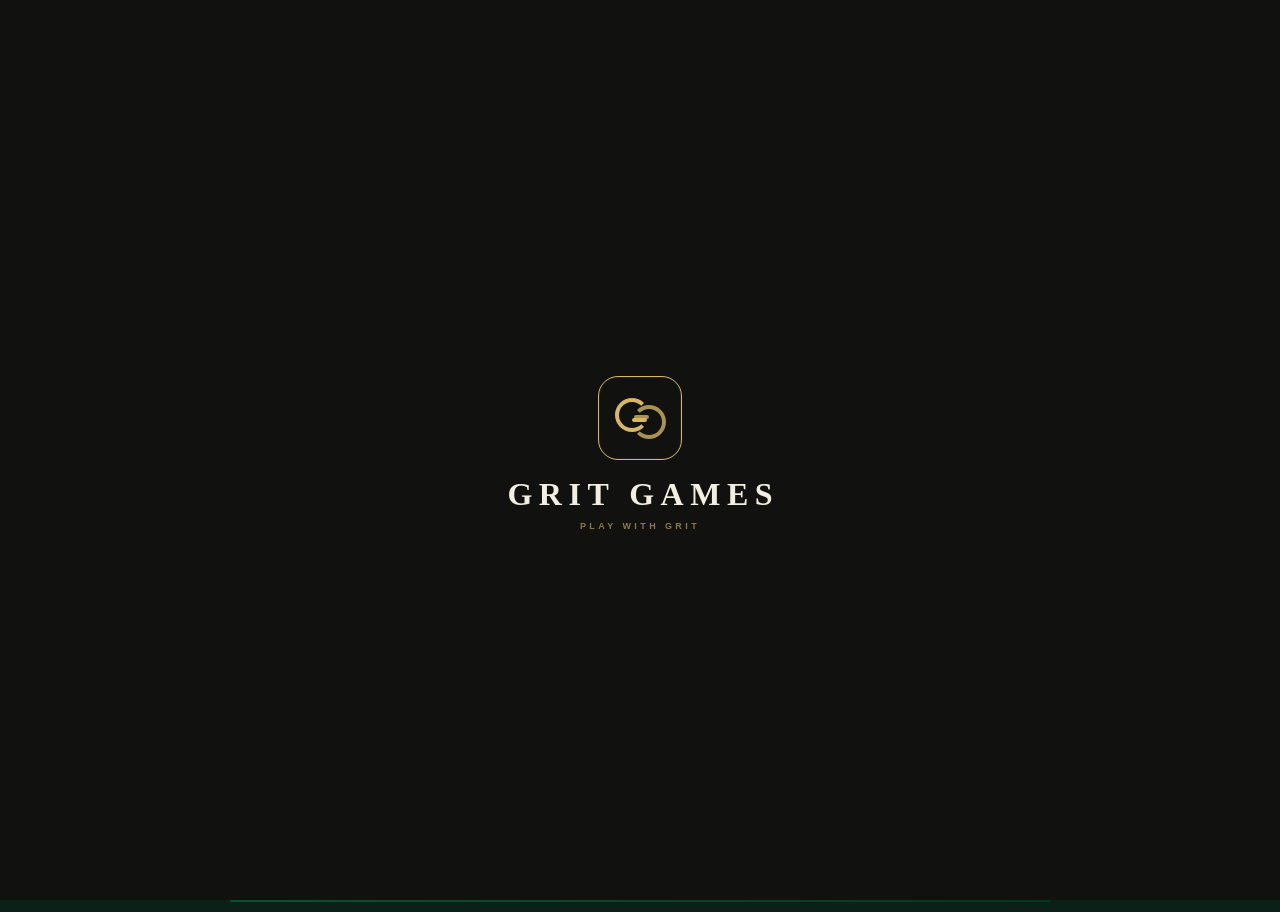
==== index.html @ 1b6a3602 "Add files via upload" ====
<!doctype html>
<html lang="en">
<head>
<meta charset="utf-8">
<meta name="viewport" content="width=device-width,initial-scale=1,maximum-scale=1,user-scalable=no">
<meta name="theme-color" content="#06462e">
<title>Spider Solitaire by Grit Games 1.0J.21.25</title>
<style>
:root{--felt1:#075534;--felt2:#06462e;--felt3:#043723;--shell:#0b2018;--top:#00271a;--chrome1:#043d29;--chrome2:#032f21;--panel:#ffffff0b;--progress1:#1b7a4e;--progress2:#42a875;--gold:#e8c879;--cream:#fbfaf5}
*{box-sizing:border-box}html,body{margin:0;min-height:100%;background:var(--shell);color:#fff;font-family:Arial,sans-serif}
body{padding:10px;overscroll-behavior:none;touch-action:manipulation}
.game-shell{position:relative;max-width:820px;margin:auto;min-height:calc(100dvh - 8px);overflow:hidden;border-radius:0;border:0;background:linear-gradient(160deg,var(--felt1),var(--felt2) 55%,var(--felt3));box-shadow:none}
.topbar{display:grid;grid-template-columns:1fr auto auto;align-items:center;gap:12px;padding:10px 12px;background:linear-gradient(160deg,var(--chrome1),var(--chrome2));border-bottom:1px solid #e8c87966}
.brand-main,.brand-sub{color:var(--gold);font-family:Georgia,serif;letter-spacing:.08em}.brand-main{font-weight:700;font-size:20px}.brand-sub{font-size:11px;letter-spacing:.2em;margin-top:4px}
.stats{display:flex;gap:14px}.stat{text-align:center;min-width:46px}.stat span{display:block;font-size:11px;opacity:.7}.stat strong{font-size:17px}
.icon-btn{width:40px;height:40px;border-radius:10px;background:#ffffff14;color:#fff;border:1px solid #ffffff26;font-size:20px}
.subbar{display:flex;justify-content:space-between;padding:6px 12px;font-size:11px;opacity:.82;background:var(--chrome1)}
.board{position:relative;min-height:calc(100dvh - 176px);padding:76px 5px 72px;overflow:hidden;touch-action:none}
.columns{position:relative;z-index:2;display:grid;grid-template-columns:repeat(10,minmax(0,1fr));gap:3px}
.column{position:relative;height:430px;min-width:0;border-radius:6px}.column.drop-target{outline:2px solid var(--gold);outline-offset:1px;background:#e8c87914}
.empty-slot{position:absolute;top:0;left:0;width:100%;aspect-ratio:.69;border-radius:5px;border:1px dashed #ffffff33}
.card{position:absolute;left:0;width:100%;aspect-ratio:.69;border-radius:5px;overflow:hidden;box-shadow:0 1px 2px #0006;user-select:none;-webkit-user-select:none;touch-action:none}
.card.back{background:repeating-linear-gradient(45deg,#103f75,#103f75 3px,#195c9b 3px,#195c9b 6px);border:1.5px solid #e3edf7;outline:1px solid #174a7d;outline-offset:-4px}
.card.face,.motion-card{background:linear-gradient(145deg,#fff,#f4f1e8);color:#090909;border:1px solid #c8c5bc;padding:3px 2px;font-family:Georgia,serif;font-weight:700;box-shadow:0 2px 4px #0007,inset 0 1px 0 #fff}
.rank{font-size:clamp(14px,4.2vw,27px);line-height:.9;font-weight:800}.suit{font-size:clamp(18px,5.4vw,36px);line-height:.9;margin-top:3px;font-weight:900}
.card-suit-index,.card-rank-index{position:absolute;top:1px;z-index:7;font:900 clamp(12px,3.7vw,21px)/1 Georgia,'Times New Roman',serif;color:#111;text-shadow:0 1px 0 #fff;pointer-events:none}.card-rank-index{left:3px}.card-suit-index{right:3px}.card-suit-index.red,.card-rank-index.red{color:#b01828}.card.face.has-index>.rank,.card.face.has-index>.suit{visibility:hidden}.card.face.has-index .court-index{display:none}.card-body-suit{position:absolute;left:50%;top:59%;transform:translate(-50%,-50%);font:900 clamp(30px,8vw,54px)/1 Georgia,'Times New Roman',serif;color:#111;pointer-events:none}.card-body-suit.red{color:#b01828}.court-portrait{top:22%!important;height:78%!important;object-position:53% 8%!important}.card.face.covered{background:linear-gradient(145deg,#fff,#f4f1e8)}

/* J.16.0 reference-style tableau: full cards, physical overlap, clear run state. */
.card.face .court-portrait{top:24px!important;height:calc(100% - 24px)!important;object-position:53% 8%!important}
.card.face.run-muted{filter:brightness(.72) saturate(.68);color:#3b3b3b}
.card.face.run-muted .card-rank-index,.card.face.run-muted .card-suit-index{opacity:.68}
.card.face.run-active{filter:none}

/* J.16.1 rigid movement layer; J.16.0 stationary tableau stays frozen. */
.motion-stack.moving-rigid{pointer-events:none!important;contain:layout paint!important;isolation:isolate;filter:none!important;will-change:transform;backface-visibility:hidden;-webkit-backface-visibility:hidden}
.motion-stack.moving-rigid .motion-card{filter:none!important;transition:none!important;backface-visibility:hidden;-webkit-backface-visibility:hidden}

/* J.16.2: animate the actual tableau card elements for real moves. */
.card.real-moving{pointer-events:none!important;will-change:transform;backface-visibility:hidden;-webkit-backface-visibility:hidden}
22%{transform:translateX(-4px)}48%{transform:translateX(4px)}72%{transform:translateX(-2px)}88%{transform:translateX(2px)}}
@media(max-width:430px){.card-suit-index,.card-rank-index{top:2px;font-size:clamp(11px,3.5vw,17px)}.card-rank-index{left:2px}.card-suit-index{right:2px}}
.card.selected{outline:3px solid var(--gold);outline-offset:-2px}.card.just-flipped,.early-flip{animation:quickFlip .24s cubic-bezier(.2,.75,.25,1);transform-origin:center center;backface-visibility:hidden;-webkit-backface-visibility:hidden;will-change:transform}@keyframes quickFlip{0%{transform:scaleX(.05)}48%{transform:scaleX(.05)}100%{transform:scaleX(1)}}
.watermark{position:absolute;left:0;right:0;top:180px;text-align:center;font-size:145px;color:#000;opacity:.05;pointer-events:none;z-index:1}
.stock-wrap{position:absolute;right:10px;top:10px;z-index:3;text-align:center;font-size:11px}.stock-control{width:88px;height:64px;padding:0;background:transparent;border:0;cursor:pointer;touch-action:manipulation}.stock-control:disabled{opacity:.45}.stock{width:88px;height:59px;position:relative;margin:0 auto}
.stock-card{position:absolute;width:39px;height:55px;border-radius:4px;background:repeating-linear-gradient(45deg,#103f75,#103f75 3px,#195c9b 3px,#195c9b 6px);border:1px solid #e3edf7}
.completed{position:absolute;left:5px;right:5px;top:6px;display:grid;grid-template-columns:repeat(10,minmax(0,1fr));gap:3px;z-index:3}.completed .complete-card{justify-self:start}.complete-card{position:relative;border-radius:5px;background:var(--cream);color:#111;border:1px solid #ddd;overflow:hidden}.complete-card.card.face{position:relative;left:auto;top:auto}
.toolbar{position:absolute;left:0;right:0;bottom:0;display:grid;grid-template-columns:repeat(4,1fr);gap:8px;padding:7px 10px;background:linear-gradient(160deg,var(--felt1),var(--felt2) 55%,var(--felt3));border-top:1px solid #e8c87966;z-index:5}
.toolbar-btn{min-height:40px;border-radius:12px;font-weight:700;color:#fff;background:#ffffff14;border:1px solid #ffffff24}.toolbar-btn:disabled{color:#ffffff59}.deal-btn{background:linear-gradient(#efd58e,#d4ac58);color:#17241d;border-color:#efd58e}.deal-btn:disabled{opacity:.5}
.status{display:none!important;width:0;height:0;margin:0;padding:0;overflow:hidden}
.hint-counter{position:absolute;left:50%;bottom:110px;transform:translateX(-50%);z-index:1200;background:color-mix(in srgb,var(--chrome2) 92%,transparent);border:1px solid var(--gold);color:var(--gold);border-radius:999px;padding:7px 12px;font-size:12px;font-weight:700}
.motion-stack{position:absolute;z-index:1100;pointer-events:none;will-change:transform;transform:translateZ(0);backface-visibility:hidden;-webkit-backface-visibility:hidden}
.motion-card{position:absolute;left:0;width:100%;aspect-ratio:.69;border-radius:5px;backface-visibility:hidden;-webkit-backface-visibility:hidden}
.motion-stack.hinting{filter:none;outline:2px solid var(--gold);outline-offset:2px;border-radius:6px}
.toast{position:fixed;left:50%;bottom:22px;transform:translateX(-50%) translateY(15px);background:#000d;color:#fff;padding:9px 13px;border-radius:999px;font-size:13px;opacity:0;pointer-events:none;transition:.18s;z-index:5000}.toast.show{opacity:1;transform:translateX(-50%)}
@media(max-width:430px){body{padding:0}.game-shell{border-radius:0;min-height:100dvh}.topbar{padding:9px 7px;gap:7px}.brand-main{font-size:17px}.stats{gap:7px}.stat{min-width:38px}.stat strong{font-size:15px}.icon-btn{width:36px;height:36px}.subbar{padding:5px 7px}.board{padding-left:2px;padding-right:2px}.columns{gap:2px}.column{height:440px}.card.face,.motion-card{padding:2px 1px}}
.court-face{position:absolute;inset:0;overflow:hidden;pointer-events:none}
.court-index{position:absolute;left:4%;top:4%;z-index:3;width:25%;color:#111;line-height:.84;text-align:center}
.court-index span{display:block;font:800 21px Georgia,'Times New Roman',serif}
.court-index b{display:block;font:800 18px Georgia,'Times New Roman',serif;margin-top:4px}
.court-portrait{position:absolute;left:29%;top:6%;width:78%;height:98%;object-fit:cover;object-position:53% 10%;display:block;border-radius:2px}.complete-fly{position:absolute;z-index:1900;pointer-events:none;filter:drop-shadow(0 3px 4px #0008)}.complete-card{animation:none}@keyframes completePop{0%{transform:scale(.55);opacity:.25}100%{transform:scale(1);opacity:1}}
.win-overlay{position:absolute;inset:0;z-index:3000;background:color-mix(in srgb,var(--shell) 82%,transparent);display:flex;align-items:center;justify-content:center;backdrop-filter:blur(2px)}
.win-panel{width:min(82%,360px);padding:24px 18px;border:1px solid #e8c879;border-radius:18px;background:linear-gradient(180deg,var(--felt1),var(--felt3));text-align:center;box-shadow:0 20px 50px #0008}
.win-panel h2{margin:0 0 8px;color:#efd58e;font:700 30px Georgia,serif}.win-panel p{margin:7px 0;color:#fff}.win-panel button{margin-top:14px;padding:11px 24px;border-radius:12px;border:1px solid #efd58e;background:#e5bd65;color:#173326;font-weight:800}
.win-fly{position:absolute;z-index:2800;width:38px;height:54px;border-radius:4px;background:#fff;color:#111;border:1px solid #ddd;font:700 18px Georgia,serif;display:flex;align-items:center;justify-content:center;pointer-events:none}
.celebration-stage{position:absolute;inset:0;z-index:2850;pointer-events:none;overflow:hidden}.party-card{position:absolute;width:38px;height:54px;border-radius:4px;background:linear-gradient(145deg,#fff,#f3efe4);color:#111;border:1px solid #ddd;box-shadow:0 3px 8px #0008;font:700 15px Georgia,serif;padding:3px;transform-origin:center}
.unlock-badge{margin:12px auto 2px;padding:7px 10px;border:1px solid #e8c879;border-radius:999px;color:#efd58e;background:#001f16;font-weight:800;font-size:12px;width:max-content}.collection-btn{background:#ffffff12!important;color:#efd58e!important;margin-left:6px!important}
.collection-overlay{position:absolute;inset:0;z-index:3400;background:#00291d;padding:20px 14px;overflow:auto}.collection-head{display:grid;grid-template-columns:auto 1fr auto;align-items:center;gap:10px;margin-bottom:16px}.collection-head h2{margin:0;color:#efd58e;font:700 25px Georgia,serif}.collection-close{border:1px solid #ffffff44;background:#ffffff12;color:#fff;border-radius:10px;padding:8px 12px}
.collection-grid{display:grid;grid-template-columns:repeat(3,1fr);gap:10px}
.dev-overlay{position:absolute;inset:0;z-index:3900;background:#001d14f5;display:flex;align-items:center;justify-content:center;padding:18px}
.dev-panel{width:min(92%,390px);background:#073b2d;border:1px solid #e8c87966;border-radius:18px;padding:18px;box-shadow:0 18px 50px #0009;color:#fff}
.dev-panel h2{margin:0 0 4px;color:#efd58e;font:700 24px Georgia,serif}.dev-panel p{margin:0 0 14px;opacity:.75;font-size:12px;line-height:1.4}
.dev-grid{display:grid;grid-template-columns:1fr 1fr;gap:9px}.dev-grid button,.dev-close{border:1px solid #ffffff33;background:#ffffff10;color:#fff;border-radius:11px;padding:12px 8px;font-weight:800}
.dev-grid button:active,.dev-close:active{transform:scale(.97)}.dev-close{width:100%;margin-top:12px;color:#efd58e}
.collection-tile{min-height:118px;border:1px solid #ffffff25;border-radius:12px;background:#ffffff0c;padding:8px;text-align:center;color:#fff}.collection-tile.locked{opacity:.38;filter:grayscale(1)}.collection-icon{height:70px;display:flex;align-items:center;justify-content:center;font-size:36px}.collection-name{font-weight:800;font-size:12px;color:#efd58e}.collection-state{font-size:10px;opacity:.7;margin-top:3px}.stats-overlay{position:absolute;inset:0;z-index:3450;background:#00291d;padding:18px 14px;overflow:auto}.stats-head{display:grid;grid-template-columns:auto 1fr auto;align-items:center;gap:10px;margin-bottom:14px}.stats-head h2{margin:0;color:#efd58e;font:700 25px Georgia,serif}.stats-close{border:1px solid #ffffff44;background:#ffffff12;color:#fff;border-radius:10px;padding:8px 12px}.stats-grid{display:grid;grid-template-columns:repeat(3,1fr);gap:8px;margin-bottom:16px}.stats-tile{border:1px solid #ffffff38;background:#ffffff12;border-radius:12px;padding:10px 6px;text-align:center}.stats-tile span{display:block;font-size:10px;opacity:.65}.stats-tile b{display:block;color:#efd58e;font-size:18px;margin-top:3px}.history-title{color:#efd58e;font:700 17px Georgia,serif;margin:8px 0}.history-row{display:grid;grid-template-columns:52px 1fr 1fr 1fr;gap:6px;padding:9px 7px;border-top:1px solid #ffffff18;font-size:11px}.history-row.win .result{color:#efd58e}.result{font-weight:800}.history-empty{text-align:center;opacity:.6;padding:24px 0}.stats-link{text-decoration:underline;text-underline-offset:2px}

.progress-card{margin:10px 0 14px;padding:13px;border:1px solid #e8c87966;border-radius:13px;background:var(--panel)}.progress-card.progress-tap{width:100%;color:inherit;text-align:left;font:inherit;cursor:pointer;position:relative;padding-right:34px}.progress-card.progress-tap::after{content:"›";position:absolute;right:13px;top:50%;transform:translateY(-50%);color:var(--gold);font-size:24px;font-weight:700;line-height:1;opacity:.9}.progress-card.progress-tap:active{transform:scale(.992)}.progress-detail{margin:10px 0 14px;padding:16px;border:1px solid #e8c87966;border-radius:15px;background:var(--panel)}.progress-detail h3{margin:0 0 6px;color:var(--gold);font:700 20px Georgia,serif}.progress-detail p{margin:7px 0;color:#e8ece9;font-size:13px;line-height:1.45}.progress-metric{display:grid;grid-template-columns:1fr 1fr;gap:9px;margin:14px 0}.progress-metric div{padding:11px;border:1px solid #ffffff24;border-radius:11px;background:#ffffff0a}.progress-metric span{display:block;font-size:10px;opacity:.65}.progress-metric b{display:block;margin-top:3px;color:var(--gold);font-size:17px}.progress-earn{margin-top:12px;padding:11px;border-radius:11px;background:color-mix(in srgb,var(--chrome2) 72%,transparent);font-size:12px;line-height:1.45;color:#e6ece8}
.progress-top{display:flex;justify-content:space-between;align-items:flex-end;gap:10px}.progress-top b{color:#efd58e;font:700 18px Georgia,serif}.progress-top span{font-size:12px;font-weight:800;color:#efd58e}
.web-bar{height:12px;margin-top:9px;border-radius:999px;background:var(--chrome2);border:1px solid #ffffff26;overflow:hidden}.web-fill{height:100%;width:0;background:linear-gradient(90deg,var(--progress1),var(--progress2));border-radius:999px;transition:width .9s cubic-bezier(.2,.8,.25,1)}
.progress-sub{display:flex;justify-content:space-between;margin-top:6px;font-size:10px;opacity:.68}.web-total{font-weight:900;color:#efd58e}
.achievement-grid{display:grid;grid-template-columns:repeat(2,1fr);gap:9px;padding-bottom:18px}.achievement-card{min-height:112px;padding:12px;border:1px solid #ffffff28;border-radius:13px;background:#ffffff0b}.achievement-card.unlocked{border-color:#e8c87988;background:#e8c87910}.achievement-icon{font-size:25px}.achievement-card h3{margin:5px 0 3px;color:#efd58e;font:700 14px/1.08 Georgia,serif;letter-spacing:-.15px}.achievement-card p{margin:0;font-size:10px;line-height:1.35;opacity:.72}.achievement-reward{margin-top:7px;font-size:11px;font-weight:900;color:#efd58e}.achievement-state{font-size:9px;opacity:.55;margin-top:3px}
.results-mode{margin:-2px 0 10px;font-size:12px;font-weight:900;color:#efd58e;letter-spacing:.35px}
.results-grid{display:grid;grid-template-columns:1.15fr .85fr .85fr;gap:6px;margin:10px 0 12px;padding:10px;border:1px solid #ffffff24;border-radius:12px;background:#001d14}
.results-grid div{font-size:11px;padding:3px 0}.results-grid .rh{font-weight:900;color:#efd58e}.results-grid .label{text-align:left;opacity:.72}.results-grid .val{text-align:center;font-weight:900}
.challenge-panel{margin:12px 0;padding:13px;border:1px solid #e8c87977;border-radius:14px;background:linear-gradient(160deg,var(--chrome2),var(--felt3))}.challenge-panel h3{margin:0 0 4px;color:#efd58e;font:700 22px Georgia,serif}.challenge-intro{font-size:11px;opacity:.72;margin-bottom:10px}
.challenge-item{display:grid;grid-template-columns:30px 1fr auto;gap:8px;align-items:center;padding:9px 0;border-top:1px solid #ffffff18}.challenge-item:first-of-type{border-top:0}.challenge-icon{font-size:20px}.challenge-name{font-size:12px;font-weight:900}.challenge-desc{font-size:10px;opacity:.68;margin-top:2px}.challenge-webs{font-size:12px;font-weight:900;color:#efd58e;white-space:nowrap}.challenge-max{text-align:center;margin-top:9px;font-size:11px;font-weight:900;color:#efd58e}

.postwin-panel{width:min(520px,calc(100% - 44px));max-height:calc(100% - 92px);padding:22px 20px 18px}
.postwin-panel h2{margin:0 0 5px;font-size:30px}.postwin-panel.rewards-screen h2{font-size:24px;white-space:nowrap}.postwin-panel.next-screen h2{font-size:28px}.postwin-step{font-size:10px;letter-spacing:1.2px;text-transform:uppercase;opacity:.55;margin-bottom:6px}
.postwin-actions{margin-top:14px}.postwin-actions button{width:100%}
.postwin-panel .results-grid{margin:12px 0 4px;padding:12px}.postwin-panel .reward-box{margin:8px 0;padding:9px 11px}.postwin-panel .reward-line{padding:3px 0;font-size:11px}
.postwin-panel .progress-card{margin:7px 0;padding:9px}.postwin-panel .challenge-panel{margin:7px 0;padding:9px}.postwin-panel .challenge-panel h3{font-size:18px}.postwin-panel.next-screen .challenge-item{padding:7px 0}.postwin-panel.next-screen .challenge-panel{margin:7px 0;padding:9px 11px}.postwin-panel.next-screen .challenge-intro{margin-bottom:6px}.postwin-panel.next-screen .challenge-max{margin-top:6px}
.postwin-panel .challenge-result{padding:6px 0}.postwin-panel .level-up{margin:8px 0;padding:6px}
.challenge-result{display:flex;justify-content:space-between;gap:10px;align-items:center;padding:7px 0;border-top:1px solid #ffffff18;font-size:11px}.challenge-result:first-child{border-top:0}.challenge-result.done{color:#efd58e}.challenge-result.missed{opacity:.55}.challenge-mark{font-weight:900;white-space:nowrap}

.reward-box{margin:12px 0;padding:11px;border:1px solid #e8c87955;border-radius:13px;background:#001f16}.reward-line{display:flex;justify-content:space-between;gap:10px;padding:4px 0;font-size:12px}.reward-line b{color:#efd58e}.reward-total{border-top:1px solid #ffffff22;margin-top:5px;padding-top:8px;font-weight:900}
.level-up{margin:10px 0;padding:8px;border-radius:999px;background:#e8c87922;border:1px solid #e8c879;color:#efd58e;font-weight:900}
.new-achievements{margin:10px 0;font-size:11px;color:#efd58e;font-weight:800;line-height:1.5}
.settings-overlay{position:fixed;inset:0;z-index:5000;background:linear-gradient(165deg,var(--felt2),var(--felt3));padding:calc(18px + env(safe-area-inset-top)) 14px calc(18px + env(safe-area-inset-bottom));overflow-y:auto;overscroll-behavior:contain;-webkit-overflow-scrolling:touch}
.settings-head{display:flex;justify-content:space-between;align-items:center;margin-bottom:15px}.settings-head h2{margin:0;color:#efd58e;font:700 26px Georgia,serif}.settings-close{border:1px solid #ffffff44;background:#ffffff12;color:#fff;border-radius:10px;padding:8px 12px}.nav-back{border:1px solid #ffffff44;background:#ffffff12;color:#fff;border-radius:10px;padding:8px 12px;font-weight:700;white-space:nowrap}
.settings-section{margin:15px 0}.settings-section h3{margin:0 0 7px;color:#efd58e;font:700 15px Georgia,serif;letter-spacing:.04em}
.settings-row{width:100%;display:flex;align-items:center;justify-content:space-between;gap:10px;text-align:left;padding:12px 11px;margin:6px 0;border:1px solid #ffffff22;border-radius:12px;background:var(--panel);color:#fff;font:inherit}
.settings-row b{font-size:13px}.settings-row span{font-size:11px;opacity:.62}.settings-row .chev{font-size:18px;color:#efd58e;opacity:1}.settings-row:disabled{opacity:.42}
.settings-note{font-size:11px;opacity:.55;line-height:1.4;margin:8px 2px}.daily-card{margin:10px 0;padding:13px;border:1px solid #e8c87966;border-radius:13px;background:#ffffff0c}.daily-card h3{margin:0 0 4px;color:#efd58e;font:700 18px Georgia,serif}.daily-meta{font-size:11px;opacity:.72;line-height:1.45}.daily-btn{width:100%;margin-top:10px;padding:11px;border-radius:11px;border:1px solid #efd58e;background:#e5bd65;color:#173326;font-weight:800}.daily-restart{width:100%;margin-top:7px;padding:9px;border-radius:10px;border:1px solid #e8c87966;background:#ffffff0b;color:#efd58e;font-weight:800}.daily-badge{display:inline-block;margin-left:5px;padding:2px 6px;border-radius:999px;background:#e8c87922;color:#efd58e;font-size:10px}.daily-invite{position:absolute;inset:0;z-index:3000;background:#00150fc9;display:flex;align-items:center;justify-content:center;padding:24px}.daily-invite-card{width:min(340px,92vw);background:linear-gradient(180deg,var(--felt1),var(--felt3));border:1px solid #e8c87988;border-radius:18px;padding:22px;text-align:center;box-shadow:0 18px 50px #0009}.daily-invite-card h2{margin:0 0 8px;color:#efd58e;font:700 25px Georgia,serif}.daily-invite-card p{margin:0 0 16px;line-height:1.45}.daily-invite-actions{display:flex;gap:9px}.daily-invite-actions button{flex:1;padding:11px 8px;border-radius:10px;font-weight:800;border:1px solid #e8c879}.daily-play{background:#e5bd65;color:#173326}.daily-later{background:#ffffff0c;color:#fff}.stuck-overlay{position:absolute;inset:0;z-index:3100;background:#00150fc9;display:flex;align-items:center;justify-content:center;padding:24px}

.stuck-message{position:absolute;z-index:3050;left:50%;right:auto;bottom:66px;transform:translateX(-50%);width:min(620px,calc(100% - 34px));padding:11px 18px;border:1px solid #e8c87966;border-radius:999px;background:linear-gradient(180deg,#17211fe8,#07100feb);box-shadow:0 8px 22px #0006;backdrop-filter:blur(7px);-webkit-backdrop-filter:blur(7px);font-size:15px;font-weight:800;line-height:1.15;text-align:center;letter-spacing:.1px;pointer-events:none;animation:stuckMessageLife 2.8s ease forwards}
@keyframes stuckMessageLife{0%{opacity:0;transform:translate(-50%,6px)}10%,78%{opacity:1;transform:translate(-50%,0)}100%{opacity:0;transform:translate(-50%,0)}}
.stuck-banner{position:absolute;z-index:3050;left:16px;right:16px;bottom:12px;display:flex;align-items:center;gap:10px;padding:10px 12px;border:1px solid #e8c87988;border-radius:14px;background:color-mix(in srgb,var(--chrome2) 86%,transparent);box-shadow:0 8px 24px #0006;backdrop-filter:blur(8px);-webkit-backdrop-filter:blur(8px)}
.stuck-banner .stuck-banner-text{flex:1;min-width:0;font-size:13px;font-weight:700;line-height:1.2}
.stuck-banner .stuck-primary{flex:0 0 auto;padding:9px 12px;border-radius:9px;font-weight:800;border:1px solid #e8c879;background:#e5bd65;color:#173326}
.stuck-banner .stuck-close{flex:0 0 auto;width:32px;height:32px;border:0;background:transparent;color:#fff;font-size:23px;line-height:1;opacity:.85}.stuck-card{width:min(340px,92vw);background:#0b2b20;border:1px solid #e8c87988;border-radius:18px;padding:22px;text-align:center;box-shadow:0 18px 50px #0009}.stuck-card h2{margin:0 0 8px;color:#efd58e;font:700 25px Georgia,serif}.stuck-card p{margin:0 0 16px;line-height:1.45}.stuck-actions{display:flex;gap:9px}.stuck-actions button{flex:1;padding:11px 8px;border-radius:10px;font-weight:800;border:1px solid #e8c879}.stuck-primary{background:#e5bd65;color:#173326}.stuck-secondary{background:#ffffff0c;color:#fff}.choice-grid{display:grid;grid-template-columns:repeat(2,1fr);gap:10px;margin-top:12px}.choice-card{border:2px solid #ffffff24;background:#ffffff0c;color:#fff;border-radius:13px;padding:10px;text-align:left}.choice-card.selected{border-color:#efd58e;box-shadow:0 0 0 1px #efd58e55}.felt-swatch{height:66px;border-radius:9px;margin-bottom:8px;border:1px solid #ffffff35}.choice-card b{font-size:13px}.choice-card small{display:block;opacity:.6;margin-top:3px}.cardback-swatch{height:72px;width:50px;margin:0 auto 8px;border-radius:6px;border:2px solid #e3edf7;box-shadow:0 2px 4px #0006}.toggle{position:relative;width:46px;height:27px;border-radius:14px;background:#ffffff28;flex:0 0 auto}.toggle.on{background:#d5b965}.toggle::after{content:"";position:absolute;width:21px;height:21px;left:3px;top:3px;border-radius:50%;background:#fff}.toggle.on::after{transform:translateX(19px)}


.stats-head h2,.collection-head h2{text-align:center}.stats-close,.collection-close{min-width:42px;font-size:20px;line-height:1}
.monetization-panel{margin:12px 0 4px;padding:12px;border:1px solid rgba(232,200,121,.35);border-radius:12px;background:rgba(0,0,0,.12)}
.monetization-panel button{border:1px solid rgba(232,200,121,.7);background:linear-gradient(160deg,var(--chrome1),var(--chrome2));color:#fff;border-radius:10px;padding:9px 12px;font-weight:700;margin-top:8px}
.monetization-panel small{display:block;margin-top:7px;line-height:1.35;color:#d8e4dd}

.party-card.red-suit{color:#c52233}
.test-ad-overlay{position:absolute;inset:0;z-index:2950;background:color-mix(in srgb,var(--shell) 96%,transparent);display:flex;align-items:center;justify-content:center;padding:24px}
.test-ad-card{width:min(92%,360px);border:1px solid rgba(232,200,121,.7);border-radius:18px;background:linear-gradient(180deg,var(--felt1),var(--felt3));padding:24px;text-align:center;box-shadow:0 14px 40px #0008}
.test-ad-label{display:inline-block;border:1px solid var(--gold);border-radius:999px;padding:4px 10px;color:var(--gold);font-size:12px;font-weight:800;letter-spacing:.08em}
.test-ad-card h2{margin:16px 0 8px;color:#fff}
.test-ad-card p{color:#cbd9d2;line-height:1.45}
.test-ad-card button{width:100%;margin-top:14px;border:0;border-radius:12px;padding:12px;background:var(--gold);color:#173326;font-weight:800;font-size:16px}

.complete-card.card{width:var(--live-card-w)!important;height:var(--live-card-h)!important}
.party-card.card{width:var(--live-card-w)!important;height:var(--live-card-h)!important}

.column:empty{border-color:transparent!important;background:transparent!important;box-shadow:none!important}
.column:has(.empty-slot){border-color:transparent!important;background:transparent!important;box-shadow:none!important}
.column .empty-slot{border-color:transparent!important;background:transparent!important;box-shadow:none!important;color:transparent!important}

.new-deal-confirm{position:fixed;inset:0;background:rgba(0,20,13,.72);display:flex;align-items:center;justify-content:center;padding:22px;z-index:5200}
.new-deal-confirm .panel{width:min(390px,94vw);background:linear-gradient(180deg,var(--felt1),var(--felt3));border:1px solid rgba(232,200,121,.48);border-radius:18px;box-shadow:0 18px 50px rgba(0,0,0,.5);padding:22px 20px 17px;text-align:center}
.new-deal-confirm h2{margin:0 0 12px;color:var(--gold);font-family:Georgia,serif;letter-spacing:1.5px;font-size:23px}
.new-deal-confirm p{margin:0 auto 20px;max-width:310px;color:#f7f3e8;line-height:1.4;font-size:16px}
.new-deal-actions{display:grid;grid-template-columns:1fr 1.35fr;gap:10px}
.new-deal-actions button{min-height:46px;border-radius:11px;font-weight:700;font-size:15px}
.new-deal-cancel{background:linear-gradient(160deg,var(--chrome1),var(--chrome2));color:#eee;border:1px solid rgba(255,255,255,.18)}
.new-deal-start{background:var(--gold);color:#172016;border:1px solid #f3da98}
.new-deal-ad-note{margin-top:17px!important;margin-bottom:4px!important;font-size:12px!important;color:#c9c7bd!important}
.new-deal-remove{display:block;margin:14px auto 0;border:0;background:transparent;color:var(--gold);font-size:13px;font-weight:700;padding:7px 12px;text-decoration:underline;text-underline-offset:3px}


.adfree-purchase{position:fixed;inset:0;background:color-mix(in srgb,var(--shell) 88%,transparent);display:flex;align-items:center;justify-content:center;padding:22px;z-index:5400}
.adfree-purchase .panel{width:min(390px,94vw);background:linear-gradient(180deg,var(--felt1),var(--felt3));border:1px solid rgba(232,200,121,.5);border-radius:18px;box-shadow:0 18px 50px rgba(0,0,0,.55);padding:22px 20px 18px;text-align:center;position:relative}
.adfree-purchase h2{margin:0 28px 10px;color:var(--gold);font-family:Georgia,serif;letter-spacing:1.3px;font-size:24px}
.adfree-purchase .adfree-copy{margin:0 auto 17px;max-width:315px;color:#f7f3e8;line-height:1.45;font-size:15px}
.adfree-purchase .adfree-price{font-family:Georgia,serif;color:#fff;font-size:28px;font-weight:700;margin:2px 0 15px}
.adfree-purchase .adfree-buy{width:100%;min-height:48px;border-radius:11px;background:var(--gold);color:#172016;border:1px solid #f3da98;font-weight:800;font-size:16px}
.adfree-purchase .adfree-restore{display:block;margin:9px auto 0;border:0;background:transparent;color:var(--gold);font-size:13px;font-weight:700;padding:7px 12px;text-decoration:underline;text-underline-offset:3px}
.adfree-purchase .adfree-note{margin:9px auto 0;color:#bbb9b0;font-size:11px;line-height:1.35}
.adfree-purchase .adfree-close{position:absolute;right:11px;top:10px;width:34px;height:34px;border:0;background:transparent;color:#eee;font-size:25px;line-height:30px}
.adfree-success .adfree-check{font-size:38px;margin:2px 0 8px;color:var(--gold)}



.grit-splash{position:fixed;inset:0;z-index:99999;background:#11110f;display:flex;align-items:center;justify-content:center;overflow:hidden;opacity:1;transition:opacity .46s ease}
.grit-splash.hide{opacity:0;pointer-events:none}
.grit-brand{text-align:center;transform:translateY(3px)}
.grit-mark{width:84px;height:84px;margin:0 auto 18px;position:relative;border:1.5px solid #d7b66a;border-radius:20px;display:flex;align-items:center;justify-content:center;box-shadow:inset 0 0 0 1px #d7b66a18;opacity:0;animation:gritMarkIn .48s cubic-bezier(.2,.75,.25,1) .08s forwards}
.grit-gg{position:relative;width:55px;height:47px}
.grit-g{position:absolute;width:34px;height:34px;border:4px solid #d7b66a;border-right-color:transparent;border-radius:50%;top:3px}
.grit-g:after{content:"";position:absolute;width:15px;height:4px;background:#d7b66a;right:-2px;bottom:6px;border-radius:2px}
.grit-g.one{left:2px}
.grit-g.two{right:2px;top:10px;transform:rotate(180deg);opacity:.78}
.grit-name{font:700 32px/1 Georgia,serif;letter-spacing:6.5px;color:#f3eee2;margin-left:6.5px;opacity:0;transform:translateY(5px);animation:gritNameIn .42s ease .48s forwards}
.grit-tag{margin-top:11px;font-size:9px;font-weight:700;letter-spacing:3.4px;color:#d7b66a9f;opacity:0;animation:gritTagIn .38s ease .82s forwards}
@keyframes gritMarkIn{0%{opacity:0;transform:scale(.9)}100%{opacity:1;transform:scale(1)}}
@keyframes gritNameIn{0%{opacity:0;transform:translateY(5px)}100%{opacity:1;transform:translateY(0)}}
@keyframes gritTagIn{0%{opacity:0}100%{opacity:1}}
@media (prefers-reduced-motion:reduce){.grit-brand{animation:none}.grit-splash{transition:none}}
.onboarding{position:absolute;inset:0;z-index:3900;background:color-mix(in srgb,var(--shell) 91%,transparent);display:flex;align-items:center;justify-content:center;padding:24px}
.onboarding-card{width:min(360px,94vw);background:linear-gradient(180deg,var(--felt1),var(--felt3));border:1px solid rgba(232,200,121,.55);border-radius:20px;padding:24px 20px 18px;text-align:center;box-shadow:0 18px 50px #000a}
.onboarding-mark{font-size:38px;line-height:1;margin-bottom:10px}.onboarding-card h2{margin:0 0 9px;color:var(--gold);font:700 25px Georgia,serif;letter-spacing:.5px}
.onboarding-card p{margin:0 auto 15px;max-width:300px;color:#f7f3e8;line-height:1.45;font-size:15px}.onboarding-tip{padding:11px 12px;border:1px solid #ffffff20;border-radius:12px;background:#ffffff0a;color:#d8e1dc;font-size:13px;line-height:1.4;margin:0 0 17px}
.onboarding-dots{display:flex;justify-content:center;gap:7px;margin:0 0 15px}.onboarding-dots span{width:7px;height:7px;border-radius:50%;background:#ffffff35}.onboarding-dots span.on{background:var(--gold)}
.onboarding-actions{display:grid;grid-template-columns:1fr 1.35fr;gap:9px}.onboarding-actions button{min-height:44px;border-radius:11px;font-weight:800;font-size:15px}.onboarding-skip{background:#ffffff0b;color:#eee;border:1px solid #ffffff2c}.onboarding-next{background:var(--gold);color:#173326;border:1px solid #f3da98}

</style>
</head>
<body>
<main class="game-shell">
<header class="topbar">
  <div><div class="brand-main">♠ SPIDER</div><div class="brand-sub">SOLITAIRE</div></div>
  <div class="stats">
    <div class="stat"><span>Score</span><strong id="score">500</strong></div>
    <div class="stat"><span>Moves</span><strong id="moves">0</strong></div>
    <div class="stat"><span>Time</span><strong id="timer">00:00</strong></div>
  </div>
  <button id="newGameTop" class="icon-btn" aria-label="New game">↻</button>
</header>
<div class="subbar"><span id="modeLabel">1 Suit • Smart Tap</span><span>v1.0J.21.25</span></div>
<section id="board" class="board">
  <div class="watermark">♠</div>
  <div id="columns" class="columns"></div>
  <div id="completed" class="completed"></div>
  <button id="stockControl" class="stock-wrap stock-control" aria-label="Deal next row"><div id="stock" class="stock"></div></button>
  <div id="hintCounter" class="hint-counter" hidden>Hint 1 of 5</div>
</section>
<footer class="toolbar">
  <button id="settings" class="toolbar-btn">⚙ Settings</button>
  <button id="newBottom" class="toolbar-btn">↻ New Deal</button>
  <button id="hint" class="toolbar-btn">💡 Hint</button>
  <button id="undo" class="toolbar-btn" disabled>↶ Undo</button>
</footer>
</main>
<div id="status" class="status" aria-live="polite">Tap a movable card or stack. Smart Tap will make the best legal move.</div>
<div id="toast" class="toast"></div>
<script>
/* J.15.0 local analytics/monetization foundation.
   No ads, network tracking, SDKs, or purchases are active yet. */

/* J.21 Native Bridge Foundation
   Browser behavior remains the default. A future iOS WKWebView host can expose
   window.webkit.messageHandlers.spiderNative without changing the game engine. */
const NATIVE_BRIDGE_VERSION=1;
let nativeAdRequest=null,nativeAdSequence=0;
let nativePurchaseRequest=null,nativePurchaseSequence=0;
function nativeHostAvailable(){
 try{return !!(window.webkit&&window.webkit.messageHandlers&&window.webkit.messageHandlers.spiderNative)}
 catch(e){return false}
}
function postNative(type,payload={}){
 if(!nativeHostAvailable())return false;
 try{
  window.webkit.messageHandlers.spiderNative.postMessage({
   bridgeVersion:NATIVE_BRIDGE_VERSION,type,payload,
   gameVersion:'J.21.25'
  });
  return true
 }catch(e){return false}
}
function nativeLifecycleSave(reason){
 try{
  clearTimeout(inactivityTimer);
  saveGame();
  postNative('lifecycleSaved',{reason});
  return true
 }catch(e){return false}
}
function nativeLifecycleResume(reason){
 try{
  // The in-memory game remains authoritative while the WKWebView is alive.
  // Re-render only after the native host says the app is active again.
  selected=null;
  render();
  resetInactivity();
  postNative('lifecycleResumed',{reason});
  return true
 }catch(e){return false}
}
window.SpiderNative={
 bridgeVersion:NATIVE_BRIDGE_VERSION,
 isAvailable:nativeHostAvailable,
 receive(type,payload={}){
  try{
   if(type==='appWillResignActive'||type==='appDidEnterBackground'){
    return nativeLifecycleSave(type);
   }
   if(type==='appDidBecomeActive'){
    return nativeLifecycleResume(type);
   }
   if(type==='appWillTerminate'){
    return nativeLifecycleSave(type);
   }
   if(type==='memoryWarning'){
    saveGame();return true;
   }
   if(type==='adFinished'||type==='adUnavailable'||type==='adFailed'){
    if(nativeAdRequest){
     let pending=nativeAdRequest;nativeAdRequest=null;
     clearTimeout(pending.timer);
     pending.resolve({status:type,requestId:payload.requestId||pending.requestId});
    }
    return true
   }
   if(type==='purchaseState'&&typeof payload.adsRemoved==='boolean'){
    monetization.adsRemoved=payload.adsRemoved;saveMonetization();
    if(payload.adsRemoved)refreshOpenNewDealAfterAdFree();
    return true
   }
   if(type==='purchaseFinished'||type==='purchaseRestored'||type==='purchaseCancelled'||type==='purchaseFailed'){
    if(nativePurchaseRequest){
     let pending=nativePurchaseRequest;nativePurchaseRequest=null;
     clearTimeout(pending.timer);
     if(type==='purchaseFinished'||type==='purchaseRestored'){
      monetization.adsRemoved=true;saveMonetization();refreshOpenNewDealAfterAdFree();
     }
     pending.resolve({status:type,requestId:payload.requestId||pending.requestId});
    }
    return true
   }
  }catch(e){}
  return false
 }
};
function announceNativeReady(){
 postNative('gameReady',{
  haptics:true,
  ads:true,
  purchases:true,
  lifecycle:true
 });
}
const MONETIZATION_KEY='spider-solitaire-monetization-v1';
const monetization=(()=>{try{return Object.assign({adsRemoved:false},JSON.parse(localStorage.getItem(MONETIZATION_KEY)||'{}'))}catch(e){return {adsRemoved:false}}})();
function saveMonetization(){try{localStorage.setItem(MONETIZATION_KEY,JSON.stringify(monetization))}catch(e){}}
function nativeAdOpportunity(reason){
 if(monetization.adsRemoved)return false;
 return reason==='game_complete'||reason==='new_deal';
}
// Passive native policy only. The native shell will observe game-complete/New-Deal
// events without changing the proven browser game flow.
function requestNativeInterstitial(reason){
 if(!nativeHostAvailable()||!nativeAdOpportunity(reason))return null;
 if(nativeAdRequest)return nativeAdRequest.promise;
 let requestId='ad-'+Date.now()+'-'+(++nativeAdSequence),resolveRequest;
 let promise=new Promise(resolve=>{resolveRequest=resolve});
 let timer=setTimeout(()=>{
  if(nativeAdRequest&&nativeAdRequest.requestId===requestId){
   nativeAdRequest=null;
   resolveRequest({status:'adTimeout',requestId});
  }
 },15000);
 nativeAdRequest={requestId,promise,resolve:resolveRequest,timer};
 if(!postNative('showInterstitial',{reason,requestId})){
  clearTimeout(timer);nativeAdRequest=null;return null;
 }
 return promise;
}
function notifyNativeAdBreak(reason){
 if(!nativeAdOpportunity(reason))return false;
 postNative('adOpportunity',{reason});
 return true
}
const REMOVE_ADS_REMINDER_EVERY=5;
function shouldOfferRemoveAds(adBreakCount){
 return !monetization.adsRemoved&&adBreakCount>0&&adBreakCount%REMOVE_ADS_REMINDER_EVERY===0;
}
function refreshOpenNewDealAfterAdFree(){
 let old=document.querySelector('.new-deal-confirm');
 if(!old)return;
 let removeBtn=old.querySelector('.new-deal-remove');
 if(removeBtn)removeBtn.remove();
}
function showAdFreeSuccess(){
 refreshOpenNewDealAfterAdFree();
 let old=document.querySelector('.adfree-purchase');if(old)old.remove();
 let o=document.createElement('div');o.className='adfree-purchase adfree-success';
 o.innerHTML=`<div class="panel" role="dialog" aria-modal="true"><h2>PLAY AD FREE</h2><div class="adfree-check">✓</div><p class="adfree-copy">Ad-free play is enabled. Interstitial ads will no longer appear.</p><button type="button" class="adfree-buy">Continue Playing</button></div>`;
 document.body.appendChild(o);let close=()=>o.remove();o.querySelector('.adfree-buy').onclick=close;o.onclick=e=>{if(e.target===o)close()};
}
function requestNativePurchase(action='purchase'){
 if(!nativeHostAvailable())return null;
 if(nativePurchaseRequest)return nativePurchaseRequest.promise;
 let requestId='purchase-'+Date.now()+'-'+(++nativePurchaseSequence),resolveRequest;
 let promise=new Promise(resolve=>{resolveRequest=resolve});
 let timer=setTimeout(()=>{
  if(nativePurchaseRequest&&nativePurchaseRequest.requestId===requestId){
   nativePurchaseRequest=null;
   resolveRequest({status:'purchaseTimeout',requestId});
  }
 },30000);
 nativePurchaseRequest={requestId,promise,resolve:resolveRequest,timer};
 let message=action==='restore'?'restoreRemoveAds':'purchaseRemoveAds';
 if(!postNative(message,{productId:'remove_ads',requestId})){
  clearTimeout(timer);nativePurchaseRequest=null;return null;
 }
 return promise;
}
function showAdFreePurchase(){
 if(document.querySelector('.adfree-purchase'))return;
 let o=document.createElement('div');o.className='adfree-purchase';
 o.innerHTML=`<div class="panel" role="dialog" aria-modal="true"><button type="button" class="adfree-close" aria-label="Close">×</button><h2>PLAY AD FREE</h2><p class="adfree-copy">Enjoy Spider Solitaire without interstitial ads. One purchase unlocks ad-free play.</p><div class="adfree-price">$4.99</div><button type="button" class="adfree-buy">Play Ad Free</button><button type="button" class="adfree-restore">Restore Purchase</button><p class="adfree-note">Test purchase for this web build. App Store purchasing will replace this step in the native release.</p></div>`;
 document.body.appendChild(o);let close=()=>o.remove();o.querySelector('.adfree-close').onclick=close;o.onclick=e=>{if(e.target===o)close()};
 o.querySelector('.adfree-buy').onclick=()=>{monetization.adsRemoved=true;saveMonetization();trackEvent('remove_ads_test_purchase');o.remove();showAdFreeSuccess()};
 o.querySelector('.adfree-restore').onclick=()=>{o.remove();restoreRemoveAds()};
}
async function requestRemoveAds(){
 trackEvent('remove_ads_tapped');
 if(monetization.adsRemoved){showAdFreeSuccess();return}
 let nativeRequest=requestNativePurchase('purchase');
 if(nativeRequest){
  let result=await nativeRequest;
  if(result.status==='purchaseFinished'||result.status==='purchaseRestored')showAdFreeSuccess();
  return;
 }
 showAdFreePurchase();
}
async function restoreRemoveAds(){
 if(monetization.adsRemoved){showAdFreeSuccess();return}
 let nativeRequest=requestNativePurchase('restore');
 if(nativeRequest){
  let result=await nativeRequest;
  if(result.status==='purchaseFinished'||result.status==='purchaseRestored')showAdFreeSuccess();
  return;
 }
 // Browser test fallback mirrors the existing restore behavior.
 monetization.adsRemoved=true;saveMonetization();trackEvent('remove_ads_test_restore');showAdFreeSuccess();
}
const ANALYTICS_KEY='spider-solitaire-analytics-v1';
function analyticsDefaults(){return {schema:1,createdAt:Date.now(),updatedAt:Date.now(),sessions:0,gameStarts:0,wins:0,hints:0,undos:0,deals:0,completedSuits:0,byDifficulty:{1:{starts:0,wins:0},2:{starts:0,wins:0},4:{starts:0,wins:0}},monetization:{interstitialEligible:0,interstitialShown:0,rewardedEligible:0,rewardedShown:0,removeAdsPurchases:0},events:[]}}
function loadAnalytics(){try{let a=JSON.parse(localStorage.getItem(ANALYTICS_KEY)||'null'),d=analyticsDefaults();if(!a)return d;return Object.assign(d,a,{byDifficulty:Object.assign(d.byDifficulty,a.byDifficulty||{}),monetization:Object.assign(d.monetization,a.monetization||{})})}catch(e){return analyticsDefaults()}}
let appAnalytics=loadAnalytics();
function saveAnalytics(){try{appAnalytics.updatedAt=Date.now();localStorage.setItem(ANALYTICS_KEY,JSON.stringify(appAnalytics))}catch(e){}}
function trackEvent(name,data={}){try{let e={name,ts:Date.now(),suits:(typeof prefs!=='undefined'&&prefs.suits)||null,daily:!!(typeof dailyMode!=='undefined'&&dailyMode),...data};appAnalytics.events.push(e);if(appAnalytics.events.length>250)appAnalytics.events=appAnalytics.events.slice(-250);saveAnalytics()}catch(e){}}
function metric(name,n=1){if(typeof appAnalytics[name]==='number'){appAnalytics[name]+=n;saveAnalytics()}}
function difficultyMetric(kind){try{let s=String((typeof prefs!=='undefined'&&prefs.suits)||1),b=appAnalytics.byDifficulty[s]||(appAnalytics.byDifficulty[s]={starts:0,wins:0});b[kind]=(b[kind]||0)+1;saveAnalytics()}catch(e){}}
function monetizationEvent(kind,data={}){if(typeof appAnalytics.monetization[kind]==='number')appAnalytics.monetization[kind]++;trackEvent('monetization_'+kind,data)}
function analyticsSnapshot(){return JSON.parse(JSON.stringify(appAnalytics))}
function resetAnalytics(){appAnalytics=analyticsDefaults();saveAnalytics()}
appAnalytics.sessions++;saveAnalytics();trackEvent('session_start',{version:'J.21.25'});
(() => {
const $=id=>document.getElementById(id), board=$('board'), columnsEl=$('columns'), stockEl=$('stock'), stockControl=$('stockControl'), completedEl=$('completed'), status=$('status'), movesEl=$('moves'), scoreEl=$('score'), timerEl=$('timer'), undoBtn=$('undo'), hintBtn=$('hint'), newBottom=$('newBottom'), newBtn=$('newGameTop'), hintCounter=$('hintCounter'), toastEl=$('toast');
const ranks=['A','2','3','4','5','6','7','8','9','10','J','Q','K'], val=r=>ranks.indexOf(r)+1;
let state,history=[],selected=null,started=false,startAt=0,timerId=null,pointer=null,hintRun=null,animating=false;
const sleep=ms=>new Promise(r=>setTimeout(r,ms));
function toast(t){toastEl.textContent=t;toastEl.classList.add('show');clearTimeout(toastEl._t);toastEl._t=setTimeout(()=>toastEl.classList.remove('show'),1200)}

const courtPortraits={
 J:'[data-uri]',
 Q:'[data-uri]',
 K:'[data-uri]'
};
function faceHTML(card){
 let suit=card.suit||'♠',isRed=suit==='♥'||suit==='♦',red=isRed?' style="color:#b01828"':'';
 let index=`<span class="card-suit-index${isRed?' red':''}">${suit}</span><span class="card-rank-index${isRed?' red':''}">${card.rank}</span>`;
 if(courtPortraits[card.rank]) return `${index}<div class="court-face"><div class="court-index"${red}><span>${card.rank}</span><b>${suit}</b></div><img class="court-portrait" src="${courtPortraits[card.rank]}" alt="" draggable="false"></div>`;
 return `${index}<div class="card-body-suit${isRed?' red':''}">${suit}</div><div class="rank"${red}>${card.rank}</div><div class="suit"${red}>${suit}</div>`;
}
function activeSuits(){return prefs.suits===4?['♠','♥','♣','♦']:prefs.suits===2?['♠','♥']:['♠']}
function deck(){let d=[],id=0,suits=activeSuits();for(let copy=0;copy<8;copy++)for(const rank of ranks)d.push({id:id++,rank,suit:suits[copy%suits.length],faceUp:false});return d}
function shuffle(a,rng=Math.random){for(let i=a.length-1;i;i--){let j=Math.floor(rng()*(i+1));[a[i],a[j]]=[a[j],a[i]]}}
const DAILY_KEY='spider-solitaire-daily';
let dailyMode=false,dailyDate=null;
function dateKey(d=new Date()){return `${d.getFullYear()}-${String(d.getMonth()+1).padStart(2,'0')}-${String(d.getDate()).padStart(2,'0')}`}
function dailyData(){try{return JSON.parse(localStorage.getItem(DAILY_KEY)||'{}')}catch{return {}}}
function saveDaily(x){try{localStorage.setItem(DAILY_KEY,JSON.stringify(x))}catch(e){}}
function seedFromString(s){let h=2166136261>>>0;for(let i=0;i<s.length;i++){h^=s.charCodeAt(i);h=Math.imul(h,16777619)}return h>>>0}
function seededRandom(seed){let a=seed>>>0;return function(){a+=0x6D2B79F5;let x=a;x=Math.imul(x^x>>>15,x|1);x^=x+Math.imul(x^x>>>7,x|61);return ((x^x>>>14)>>>0)/4294967296}}
function dailyDifficulty(key=dateKey()){let n=Math.floor(new Date(key+'T12:00:00').getTime()/86400000);return [1,2,4][((n%3)+3)%3]}
function difficultyName(n){return n===4?'4 Suits · Hard':n===2?'2 Suits · Medium':'1 Suit · Easy'}
function dailyChallengeInfo(){let x=(dailyData().wins||{})[dateKey()];return {completed:!!x&&(x.bySuit?!!x.bySuit[prefs.suits]:(!x.suits||x.suits===prefs.suits))}}
function winDayData(){try{return JSON.parse(localStorage.getItem('spider-solitaire-win-days')||'{}')}catch{return {}}}
function saveWinDayData(x){try{localStorage.setItem('spider-solitaire-win-days',JSON.stringify(x))}catch(e){}}
function recordWinDay(){
 if(developerGame)return;
 let x=winDayData();x.days=x.days||{};x.days[dateKey()]=true;saveWinDayData(x)
}
function winDayStreak(){
 let days=(winDayData().days||{}),today=new Date(),streak=0;
 for(let i=0;i<3660;i++){let d=new Date(today);d.setDate(today.getDate()-i);if(days[dateKey(d)])streak++;else if(i===0)continue;else break}
 return streak
}
const SAVE_KEY='spider-solitaire-j4-save';
const COLLECTION_KEY='spider-solitaire-celebrations';
const PLAYER_STATS_KEY='spider-solitaire-player-stats';
const PROGRESS_KEY='spider-solitaire-progression';
const ACHIEVEMENTS=[
 {id:'first-win',icon:'🕸️',name:'First Web',desc:'Win your first game.',reward:5},
 {id:'five-wins',icon:'🏆',name:'Getting the Hang of It',desc:'Win 5 games.',reward:10},
 {id:'twentyfive-wins',icon:'👑',name:'Spider Master',desc:'Win 25 games.',reward:25},
 {id:'easy-win',icon:'♠️',name:'Easy Does It',desc:'Win a 1-Suit game.',reward:5},
 {id:'two-win',icon:'♥️',name:'Double Trouble',desc:'Win a 2-Suit game.',reward:10},
 {id:'four-win',icon:'♦️',name:'Four-Suit Finisher',desc:'Win a 4-Suit game.',reward:20},
 {id:'speed',icon:'⚡',name:'Speed Spider',desc:'Win a game in under 10 minutes.',reward:10},
 {id:'efficient',icon:'🎯',name:'Web Efficiency',desc:'Beat a game’s move challenge.',reward:10},
 {id:'streak3',icon:'🔥',name:'On a Roll',desc:'Win 3 games in a row.',reward:10},
 {id:'days3',icon:'📅',name:'Dedicated',desc:'Win on 3 consecutive days.',reward:15},
 {id:'daily',icon:'☀️',name:'Daily Debut',desc:'Complete a Daily Challenge.',reward:10},
 {id:'suits25',icon:'🕷️',name:'Web Builder',desc:'Complete 25 full K→A suits.',reward:20}
];
function defaultPlayerStats(){return {gamesPlayed:0,wins:0,currentStreak:0,bestStreak:0,bestTime:null,fewestMoves:null,bestScore:null,history:[]}}
function getPlayerStats(){try{return Object.assign(defaultPlayerStats(),JSON.parse(localStorage.getItem(PLAYER_STATS_KEY)||'{}'))}catch(e){return defaultPlayerStats()}}
function setPlayerStats(s){try{localStorage.setItem(PLAYER_STATS_KEY,JSON.stringify(s))}catch(e){}}
function defaultProgress(){return {webs:0,totalSuits:0,achievements:{}}}
function getProgress(){try{let p=Object.assign(defaultProgress(),JSON.parse(localStorage.getItem(PROGRESS_KEY)||'{}'));p.achievements=p.achievements||{};return p}catch(e){return defaultProgress()}}
function setProgress(p){try{localStorage.setItem(PROGRESS_KEY,JSON.stringify(p))}catch(e){}}
function websNeeded(level){return 15+(level-1)*5}
function levelInfo(total){
 let level=1,into=Math.max(0,total||0),need=websNeeded(level);
 while(into>=need){into-=need;level++;need=websNeeded(level)}
 return {level,into,need,pct:Math.min(100,Math.round(into/need*100))}
}
function challengeTargets(suits){return suits===4?{moves:180,time:1200}:suits===2?{moves:150,time:900}:{moves:120,time:600}}
function achievementMet(a,s,p,won){
 let targets=challengeTargets(prefs.suits);
 if(a.id==='first-win')return s.wins>=1;
 if(a.id==='five-wins')return s.wins>=5;
 if(a.id==='twentyfive-wins')return s.wins>=25;
 if(a.id==='easy-win')return won&&prefs.suits===1;
 if(a.id==='two-win')return won&&prefs.suits===2;
 if(a.id==='four-win')return won&&prefs.suits===4;
 if(a.id==='speed')return won&&state.elapsed<600;
 if(a.id==='efficient')return won&&state.moves<=targets.moves;
 if(a.id==='streak3')return s.currentStreak>=3;
 if(a.id==='days3')return winDayStreak()>=3;
 if(a.id==='daily')return won&&dailyMode;
 if(a.id==='suits25')return p.totalSuits>=25;
 return false
}
const CHALLENGE_POOL=[
 {id:'efficient',icon:'🎯',name:'Efficient Web',reward:2,win:true,desc:x=>`Win in ${x.moves} moves or fewer`},
 {id:'speed',icon:'⏱️',name:'Speed Web',reward:2,win:true,desc:x=>`Win in ${fmt(x.time)} or faster`},
 {id:'clean',icon:'↶',name:'Clean Victory',reward:2,win:true,desc:x=>'Win the deal without using Undo'},
 {id:'suits',icon:'🕷️',name:'Suit Builder',reward:2,win:false,desc:x=>`Complete ${x.suits} full suits`,target:x=>x.suits},
 {id:'longstack',icon:'🃏',name:'Long Haul',reward:2,win:false,desc:x=>`Move a same-suit stack of ${x.stack}+ cards`,target:x=>x.stack},
 {id:'earlyrun',icon:'⚡',name:'Early Web',reward:3,win:false,desc:x=>`Complete a suit before deal ${x.dealLimit+1}`,target:x=>x.dealLimit}
];
function challengeContext(){
 return prefs.suits===4?{...challengeTargets(4),suits:3,stack:5,dealLimit:3}:prefs.suits===2?{...challengeTargets(2),suits:3,stack:5,dealLimit:3}:{...challengeTargets(1),suits:4,stack:6,dealLimit:3}
}
function challengeById(id){return CHALLENGE_POOL.find(c=>c.id===id)}
function chooseDealChallenges(){
 let pool=[...CHALLENGE_POOL],out=[];
 while(out.length<3&&pool.length){let i=Math.floor(Math.random()*pool.length);out.push(pool.splice(i,1)[0].id)}
 // Ensure every deal has at least one goal that can be earned without winning.
 if(out.every(id=>challengeById(id)?.win)){let non=CHALLENGE_POOL.filter(c=>!c.win);out[2]=non[Math.floor(Math.random()*non.length)].id}
 return out
}
let pendingNextChallenges=null;
function activeChallengeIds(){
 if(!state)return [];
 if(!Array.isArray(state.challengeIds)||state.challengeIds.length!==3)state.challengeIds=chooseDealChallenges();
 return state.challengeIds
}
function challengeDone(id,won){
 let x=challengeContext();
 if(id==='efficient')return !!won&&state.moves<=x.moves;
 if(id==='speed')return !!won&&state.elapsed<=x.time;
 if(id==='clean')return !!won&&!state.undoUsed;
 if(id==='suits')return state.completed>=x.suits;
 if(id==='longstack')return (state.maxSameSuitStackMoved||0)>=x.stack;
 if(id==='earlyrun')return state.firstSuitDealsUsed!=null&&state.firstSuitDealsUsed<=x.dealLimit;
 return false
}
function challengeResults(won){
 let x=challengeContext();
 return activeChallengeIds().map(id=>{let c=challengeById(id);return {id,name:c.name,icon:c.icon,reward:c.reward,desc:c.desc(x),done:challengeDone(id,won)}})
}
function nextDealChallenges(){
 let x=challengeContext(),ids=pendingNextChallenges||chooseDealChallenges();
 pendingNextChallenges=ids;
 return ids.map(id=>{let c=challengeById(id);return {id,icon:c.icon,name:c.name,desc:c.desc(x),reward:c.reward}})
}
function challengesHTML(){
 let a=nextDealChallenges();
 return `<div class="challenge-panel"><h3>Next Deal Challenges</h3><div class="challenge-intro">${difficultyName(prefs.suits)} · These three goals will be saved with the deal.</div>${a.map(c=>`<div class="challenge-item"><div class="challenge-icon">${c.icon}</div><div><div class="challenge-name">${c.name}</div><div class="challenge-desc">${c.desc}</div></div><div class="challenge-webs">+${c.reward} 🕸️</div></div>`).join('')}<div class="challenge-max">Up to +${a.reduce((n,c)=>n+c.reward,0)} bonus Webs</div></div>`
}
function challengeResultsHTML(summary){
 if(!summary||!summary.challengeResults?.length)return '';
 return `<div class="challenge-panel"><h3>Deal Challenges</h3>${summary.challengeResults.map(c=>`<div class="challenge-result ${c.done?'done':'missed'}"><span>${c.done?'✓':'○'} ${c.name}</span><span class="challenge-mark">${c.done?'+'+c.reward+' 🕸️':'Missed'}</span></div>`).join('')}</div>`
}
function showNextDealChallenges(fromWin=false){
 document.querySelector('.win-overlay,.challenge-overlay')?.remove();pendingNextChallenges=chooseDealChallenges();let o=document.createElement('div');o.className='win-overlay challenge-overlay';
 o.innerHTML=`<div class="win-panel postwin-panel next-screen">${fromWin?'<div class="postwin-step">3 of 3 · Next Deal</div>':''}<h2>${fromWin?'Next Deal':'Ready for the Next Deal?'}</h2>${challengesHTML()}<div class="postwin-actions"><button id="startNextDeal">Start Next Deal</button></div></div>`;board.appendChild(o);
 o.querySelector('#startNextDeal').onclick=async()=>{o.remove();if(fromWin)await showTestInterstitial('game_complete');dailyMode=false;dailyDate=null;newGame()}
}
function personalBestHTML(summary){
 if(!summary||!summary.bests)return '';let b=summary.bests,score=gameScore();
 return `<div class="results-grid"><div class="rh"></div><div class="rh">You</div><div class="rh">Best</div><div class="label">Score</div><div class="val">${score}</div><div class="val">${b.score==null?'—':b.score}</div><div class="label">Time</div><div class="val">${fmt(state.elapsed)}</div><div class="val">${b.time==null?'—':fmt(b.time)}</div><div class="label">Moves</div><div class="val">${state.moves}</div><div class="val">${b.moves==null?'—':b.moves}</div></div>`
}
function previewProgressReward(won=true){
 let p=getProgress(),before=p.webs,lines=[],base=0;
 if(state.completed>0){base+=state.completed;lines.push([`${state.completed} completed suit${state.completed===1?'':'s'}`,state.completed])}
 if(won){base+=3;lines.push(['Game won',3]);let diff=prefs.suits===4?4:prefs.suits===2?2:0;if(diff){base+=diff;lines.push([`${prefs.suits}-Suit difficulty bonus`,diff])}if(dailyMode){base+=3;lines.push(['Daily Challenge',3])}}
 let cr=challengeResults(won);cr.filter(c=>c.done).forEach(c=>{base+=c.reward;lines.push([`Challenge · ${c.name}`,c.reward])});
 let after=before+base;
 return {before,after,earned:base,lines,unlocked:[],challengeResults:cr,bests:{score:Math.max(gameScore(),1450),time:Math.max(1,state.elapsed-18),moves:Math.max(1,state.moves-6)},beforeLevel:levelInfo(before),afterLevel:levelInfo(after),preview:true}
}
function awardProgress(won,s){
 let p=getProgress(),before=p.webs,lines=[],base=0;
 if(state.completed>0){base+=state.completed;lines.push([`${state.completed} completed suit${state.completed===1?'':'s'}`,state.completed])}
 if(won){base+=3;lines.push(['Game won',3]);let diff=prefs.suits===4?4:prefs.suits===2?2:0;if(diff){base+=diff;lines.push([`${prefs.suits}-Suit difficulty bonus`,diff])}if(dailyMode){base+=3;lines.push(['Daily Challenge',3])}}
 let cr=challengeResults(won);cr.filter(c=>c.done).forEach(c=>{base+=c.reward;lines.push([`Challenge · ${c.name}`,c.reward])});
 p.totalSuits=(p.totalSuits||0)+state.completed;p.webs+=base;
 let unlocked=[];
 ACHIEVEMENTS.forEach(a=>{if(!p.achievements[a.id]&&achievementMet(a,s,p,won)){p.achievements[a.id]=Date.now();p.webs+=a.reward;unlocked.push(a);lines.push([`Achievement · ${a.name}`,a.reward])}});
 setProgress(p);
 return {before,after:p.webs,earned:p.webs-before,lines,unlocked,challengeResults:cr,beforeLevel:levelInfo(before),afterLevel:levelInfo(p.webs)}
}
let developerGame=false,pendingProgressSummary=null;
function gameScore(){return Math.max(0,500-state.moves+state.completed*100)}
function recordFinishedGame(won){
 if(developerGame){pendingProgressSummary=won?previewProgressReward(true):null;return pendingProgressSummary}let s=getPlayerStats(),score=gameScore();s.gamesPlayed++;
 if(won){recordWinDay();s.wins++;s.currentStreak++;s.bestStreak=Math.max(s.bestStreak,s.currentStreak);s.bestTime=s.bestTime==null?state.elapsed:Math.min(s.bestTime,state.elapsed);s.fewestMoves=s.fewestMoves==null?state.moves:Math.min(s.fewestMoves,state.moves);s.bestScore=s.bestScore==null?score:Math.max(s.bestScore,score)}else s.currentStreak=0;
 s.history.unshift({won,score,moves:state.moves,time:state.elapsed,suits:prefs.suits,daily:!!dailyMode,completed:state.completed,at:Date.now()});s.history=s.history.slice(0,10);setPlayerStats(s);
 pendingProgressSummary=awardProgress(won,s);if(won)pendingProgressSummary.bests={score:s.bestScore,time:s.bestTime,moves:s.fewestMoves};return pendingProgressSummary
}
const PREFS_KEY='spider-solitaire-preferences';
const tableThemes={classic:{name:'Classic Green',felt1:'#075534',felt2:'#06462e',felt3:'#043723',shell:'#0b2018',chrome1:'#043d29',chrome2:'#032f21',progress1:'#1b7a4e',progress2:'#42a875'},blue:{name:'Midnight Blue',felt1:'#164f73',felt2:'#0d3d5d',felt3:'#082d46',shell:'#0a1c29',chrome1:'#0b3551',chrome2:'#07283e',progress1:'#2478a8',progress2:'#55a8d6'},burgundy:{name:'Casino Red',felt1:'#8a2636',felt2:'#6b1928',felt3:'#45101b',shell:'#260a10',chrome1:'#5b1623',chrome2:'#3b0e17',progress1:'#a83449',progress2:'#d55b6f'},charcoal:{name:'Casino Black',felt1:'#34383a',felt2:'#24282a',felt3:'#151819',shell:'#0c0e0f',chrome1:'#202426',chrome2:'#121516',progress1:'#686e71',progress2:'#a3aaad'}};
const cardBacks={blue:'Classic Blue',red:'Royal Red',black:'Midnight Black',green:'Emerald'};
function defaultPrefs(){return {theme:'classic',cardBack:'blue',smartTap:true,suits:1,sound:true,haptics:true}}
function getPrefs(){try{return Object.assign(defaultPrefs(),JSON.parse(localStorage.getItem(PREFS_KEY)||'{}'))}catch(e){return defaultPrefs()}}
function setPrefs(x){try{localStorage.setItem(PREFS_KEY,JSON.stringify(x))}catch(e){}}
let prefs=getPrefs();
let audioCtx=null;
function ensureAudio(force=false){if(!force&&!prefs.sound)return null;try{
 audioCtx=audioCtx||new (window.AudioContext||window.webkitAudioContext)();
 if(audioCtx.state==='suspended')audioCtx.resume().catch(()=>{});
 return audioCtx
}catch(e){return null}}
function unlockAudio(){let a=ensureAudio(true);if(!a)return;try{
 let b=a.createBuffer(1,1,a.sampleRate),s=a.createBufferSource(),g=a.createGain();
 g.gain.value=.00001;s.buffer=b;s.connect(g);g.connect(a.destination);s.start(0);
 if(a.state==='suspended')a.resume().catch(()=>{});
}catch(e){}}
function noiseBurst(dur=.06,vol=.035,cut=1400,delay=0){if(!prefs.sound)return;let a=ensureAudio();if(!a)return;let n=Math.max(1,Math.floor(a.sampleRate*dur)),buf=a.createBuffer(1,n,a.sampleRate),d=buf.getChannelData(0);for(let i=0;i<n;i++){let env=Math.pow(1-i/n,2.2);d[i]=(Math.random()*2-1)*env}let s=a.createBufferSource(),f=a.createBiquadFilter(),g=a.createGain(),now=a.currentTime+delay;s.buffer=buf;f.type='bandpass';f.frequency.value=cut;f.Q.value=.55;g.gain.setValueAtTime(.0001,now);g.gain.linearRampToValueAtTime(vol,now+.006);g.gain.exponentialRampToValueAtTime(.0001,now+dur);s.connect(f);f.connect(g);g.connect(a.destination);s.start(now);s.stop(now+dur+.015)}
function cardSlide(delay=0){noiseBurst(.075,.055,950,delay);noiseBurst(.045,.032,2200,delay+.025)}
function cardFlick(delay=0){noiseBurst(.035,.065,2400,delay);noiseBurst(.025,.038,900,delay+.018)}
function dealTick(){cardFlick()}
function softChime(freq,dur=.08,vol=.014,delay=0){if(!prefs.sound)return;let a=ensureAudio();if(!a)return;let o=a.createOscillator(),g=a.createGain(),now=a.currentTime+delay;o.type='sine';o.frequency.value=freq;g.gain.setValueAtTime(.0001,now);g.gain.linearRampToValueAtTime(vol,now+.008);g.gain.exponentialRampToValueAtTime(.0001,now+dur);o.connect(g);g.connect(a.destination);o.start(now);o.stop(now+dur+.02)}
function sfx(kind){if(!prefs.sound)return;if(kind==='move')cardSlide();else if(kind==='flip')cardFlick();else if(kind==='deal'){for(let i=0;i<5;i++)cardFlick(i*.045)}else if(kind==='undo'){cardSlide();cardFlick(.055)}else if(kind==='invalid')noiseBurst(.045,.04,420);else if(kind==='complete'){for(let i=0;i<4;i++)cardSlide(i*.045);softChime(660,.12,.012,.12)}else if(kind==='level'){softChime(523,.11,.014);softChime(659,.11,.014,.08);softChime(784,.13,.016,.16)}else if(kind==='win'){for(let i=0;i<4;i++)cardFlick(i*.045);softChime(523,.12,.014,.12);softChime(659,.12,.014,.21);softChime(784,.15,.017,.30)}}
function haptic(kind='light'){
 if(!prefs.haptics)return;
 // Native iOS gets first chance. Browser vibration remains the fallback.
 if(postNative('haptic',{kind}))return;
 try{if(navigator.vibrate){let p=kind==='strong'?[35,35,55]:kind==='medium'?[22]:kind==='error'?[18,35,18]:[10];navigator.vibrate(p)}}catch(e){}
}
function feedback(kind,hap='light'){sfx(kind);haptic(hap)}
function uiSound(){if(prefs.sound)cardSlide()}
document.addEventListener('pointerdown',unlockAudio,{passive:true});
document.addEventListener('touchstart',unlockAudio,{passive:true});
document.addEventListener('click',unlockAudio,{passive:true});
document.addEventListener('click',e=>{
 let b=e.target.closest('button');if(!b||b.disabled)return;
 if(b.matches('#undo,#hint,#stockControl'))return;
 if(b.matches('[data-toggle="sound"]')){if(!prefs.sound)uiSound();return}
 if(b.closest('.settings-overlay')||b.closest('.new-deal-confirm')||b.id==='new'||b.id==='newBottom'||b.id==='settings')uiSound();
},{capture:true,passive:true});
function invalidCardJiggle(el){
 if(!el){feedback('invalid','error');return}
 el.getAnimations().forEach(a=>a.cancel());
 let oldZ=el.style.zIndex;
 el.style.zIndex='1900';
 feedback('invalid','error');
 let a=el.animate([
  {transform:'translate3d(0,0,0)'},
  {transform:'translate3d(-7px,0,0)'},
  {transform:'translate3d(7px,0,0)'},
  {transform:'translate3d(-5px,0,0)'},
  {transform:'translate3d(4px,0,0)'},
  {transform:'translate3d(0,0,0)'}
 ],{duration:220,easing:'ease-out'});
 a.finished.catch(()=>{}).finally(()=>{el.style.zIndex=oldZ})
}

function applyPrefs(){let x=tableThemes[prefs.theme]||tableThemes.classic,r=document.documentElement;['felt1','felt2','felt3','shell','chrome1','chrome2','progress1','progress2'].forEach(k=>r.style.setProperty('--'+k,x[k]));r.style.setProperty('--panel','linear-gradient(145deg,#ffffff10,#00000012)')}
function cardBackStyle(id){return ({blue:'repeating-linear-gradient(45deg,#103f75,#103f75 3px,#195c9b 3px,#195c9b 6px)',red:'repeating-linear-gradient(45deg,#6d1522,#6d1522 3px,#a42b3b 3px,#a42b3b 6px)',black:'repeating-linear-gradient(45deg,#15191c,#15191c 3px,#343b40 3px,#343b40 6px)',green:'repeating-linear-gradient(45deg,#0b4c36,#0b4c36 3px,#167354 3px,#167354 6px)'})[id]||'repeating-linear-gradient(45deg,#103f75,#103f75 3px,#195c9b 3px,#195c9b 6px)'}
let settingsReturnScroll=0;
function showTableauChooser(){document.querySelector('.settings-overlay')?.remove();let o=document.createElement('div');o.className='settings-overlay';o.innerHTML=`<div class="settings-head"><button class="nav-back">← Back</button><h2>Tableau Color</h2><button class="settings-close">×</button></div><div class="choice-grid">${Object.entries(tableThemes).map(([id,x])=>`<button class="choice-card ${prefs.theme===id?'selected':''}" data-theme="${id}"><div class="felt-swatch" style="background:linear-gradient(145deg,${x.felt1},${x.felt3})"></div><b>${x.name}</b><small>${prefs.theme===id?'Selected':'Tap to select'}</small></button>`).join('')}</div>`;board.appendChild(o);o.querySelector('.settings-close').onclick=()=>o.remove();o.querySelector('.nav-back').onclick=()=>{o.remove();showSettings(settingsReturnScroll)};o.querySelectorAll('[data-theme]').forEach(b=>b.onclick=()=>{prefs.theme=b.dataset.theme;setPrefs(prefs);applyPrefs();o.remove();showTableauChooser()})}
function showCardBackChooser(){document.querySelector('.settings-overlay')?.remove();let o=document.createElement('div');o.className='settings-overlay';o.innerHTML=`<div class="settings-head"><button class="nav-back">← Back</button><h2>Card Back</h2><button class="settings-close">×</button></div><div class="choice-grid">${Object.entries(cardBacks).map(([id,name])=>`<button class="choice-card ${prefs.cardBack===id?'selected':''}" data-back="${id}"><div class="cardback-swatch" style="background:${cardBackStyle(id)}"></div><b>${name}</b><small>${prefs.cardBack===id?'Selected':'Tap to select'}</small></button>`).join('')}</div>`;board.appendChild(o);o.querySelector('.settings-close').onclick=()=>o.remove();o.querySelector('.nav-back').onclick=()=>{o.remove();showSettings(settingsReturnScroll)};o.querySelectorAll('[data-back]').forEach(b=>b.onclick=()=>{prefs.cardBack=b.dataset.back;setPrefs(prefs);render();o.remove();showCardBackChooser()})}
function showSuitChooser(){
 document.querySelector('.settings-overlay')?.remove();let o=document.createElement('div');o.className='settings-overlay';
 o.innerHTML=`<div class="settings-head"><button class="nav-back">← Back</button><h2>Number of Suits</h2><button class="settings-close">×</button></div>
 <div class="settings-note">Choose Easy, Medium, or Hard. In multi-suit Spider, mixed suits can be placed by descending rank, but movable stacks and completed K→A runs must stay in the same suit.</div>
 <div class="choice-grid">
  <button class="choice-card ${prefs.suits===1?'selected':''}" data-suits="1"><div class="collection-icon">♠</div><b>1 Suit</b><small>${prefs.suits===1?'Selected':'Easy'}</small></button>
  <button class="choice-card ${prefs.suits===2?'selected':''}" data-suits="2"><div class="collection-icon"><span style="color:#fff">♠</span><span style="color:#d64a58">♥</span></div><b>2 Suits</b><small>${prefs.suits===2?'Selected':'Medium'}</small></button>
  <button class="choice-card ${prefs.suits===4?'selected':''}" data-suits="4"><div class="collection-icon"><span style="color:#fff">♠♣</span><span style="color:#d64a58">♥♦</span></div><b>4 Suits</b><small>${prefs.suits===4?'Selected':'Hard'}</small></button>
 </div>`;
 board.appendChild(o);o.querySelector('.settings-close').onclick=()=>o.remove();o.querySelector('.nav-back').onclick=()=>{o.remove();showSettings(settingsReturnScroll)};
 o.querySelectorAll('[data-suits]').forEach(b=>b.onclick=async()=>{let n=+b.dataset.suits;if(n===prefs.suits){o.remove();showSettings(settingsReturnScroll);return}
   let progressed=state&&(state.moves>0||state.elapsed>0||state.completed>0||state.stock.length<50);
   if(progressed&&!await gameConfirm({title:'CHANGE DIFFICULTY',message:`Switch to ${n} Suit${n===1?'':'s'}? This will start a new deal.`,confirmText:'Start New Deal'}))return;
   dailyMode=false;dailyDate=null;prefs.suits=n;setPrefs(prefs);o.remove();newGame();showSettings(settingsReturnScroll);
 })
}

function progressCardHTML(tappable=false){
 let p=getProgress(),li=levelInfo(p.webs),inner=`<div class="progress-top"><b>Level ${li.level}</b><span>🕸️ ${p.webs} Webs</span></div><div class="web-bar"><div class="web-fill" style="width:${li.pct}%"></div></div><div class="progress-sub"><span>${li.into} / ${li.need} to next level</span><span>${Object.keys(p.achievements).length}/${ACHIEVEMENTS.length} achievements</span></div>`;
 return tappable?`<button type="button" class="progress-card progress-tap" data-open="progress" aria-label="Open Player Progress">${inner}</button>`:`<div class="progress-card">${inner}</div>`
}
function showPlayerProgress(){
 document.querySelector('.settings-overlay')?.remove();let p=getProgress(),li=levelInfo(p.webs),earnedLevels=Math.max(0,li.level-1),remaining=Math.max(0,li.need-li.into),o=document.createElement('div');o.className='settings-overlay';
 o.innerHTML=`<div class="settings-head"><button class="nav-back">← Back</button><h2>Player Progress</h2><button class="settings-close">×</button></div>
 <div class="progress-detail"><h3>Level ${li.level}</h3><p>You have earned <b>${p.webs} Webs</b> through play.</p>
 <div class="web-bar"><div class="web-fill" style="width:${li.pct}%"></div></div>
 <div class="progress-sub"><span>${li.into} / ${li.need} this level</span><span>${remaining} Web${remaining===1?'':'s'} to Level ${li.level+1}</span></div>
 <div class="progress-metric"><div><span>Current Level</span><b>${li.level}</b></div><div><span>Total Webs</span><b>🕸️ ${p.webs}</b></div><div><span>Levels Completed</span><b>${earnedLevels}</b></div><div><span>Achievements</span><b>${Object.keys(p.achievements).length}/${ACHIEVEMENTS.length}</b></div></div>
 <div class="progress-earn"><b>How to earn Webs</b><br>Complete suits, win games, finish Daily Challenges, meet game challenges, and unlock Achievements. Your Webs carry forward permanently.</div></div>`;
 board.appendChild(o);o.querySelector('.settings-close').onclick=()=>o.remove();o.querySelector('.nav-back').onclick=()=>{uiSound();o.remove();showSettings(settingsReturnScroll)}
}
function showAchievements(){
 document.querySelector('.settings-overlay')?.remove();let p=getProgress(),li=levelInfo(p.webs),o=document.createElement('div');o.className='settings-overlay';
 o.innerHTML=`<div class="settings-head"><button class="nav-back">← Back</button><h2>Achievements</h2><button class="settings-close">×</button></div>${progressCardHTML()}<div class="settings-note">Achievements award bonus Webs. Webs fill your level bar and carry forward permanently.</div><div class="achievement-grid">${ACHIEVEMENTS.map(a=>{let on=!!p.achievements[a.id];return `<div class="achievement-card ${on?'unlocked':''}"><div class="achievement-icon">${on?a.icon:'🔒'}</div><h3>${a.name}</h3><p>${a.desc}</p><div class="achievement-reward">+${a.reward} 🕸️</div><div class="achievement-state">${on?'Unlocked':'Locked'}</div></div>`}).join('')}</div>`;
 board.appendChild(o);o.querySelector('.settings-close').onclick=()=>o.remove();o.querySelector('.nav-back').onclick=()=>{o.remove();showSettings(settingsReturnScroll)}
}

function showVictoryResultsScreen(summary,chosen,fresh){
 document.querySelector('.win-overlay')?.remove();let s=summary||{},b=s.bests||{};
 let score=gameScore(),bestScore=b.score==null?score:b.score,bestTime=b.time==null?state.elapsed:b.time,bestMoves=b.moves==null?state.moves:b.moves;
 let o=document.createElement('div');o.className='win-overlay';
 o.innerHTML=`<div class="win-panel postwin-panel"><div class="postwin-step">1 of 3 · Results</div><h2>Victory Results</h2><div class="results-mode">${prefs.suits===4?'4-Suit · Hard':prefs.suits===2?'2-Suit · Medium':'1-Suit · Easy'}${dailyMode?' · Daily Challenge':''}</div><div class="results-grid"><div class="rh"></div><div class="rh">You</div><div class="rh">Best</div><div class="label">Score</div><div class="val">${score}</div><div class="val">${bestScore}</div><div class="label">Time</div><div class="val">${fmt(state.elapsed)}</div><div class="val">${fmt(bestTime)}</div><div class="label">Moves</div><div class="val">${state.moves}</div><div class="val">${bestMoves}</div></div>${fresh?`<div class="unlock-badge">★ New Celebration Unlocked</div>`:''}<p style="color:#efd58e;font-weight:800;margin:12px 0 4px">${chosen.name}</p><div class="postwin-actions"><button id="resultsContinue">Continue</button></div></div>`;
 board.appendChild(o);o.querySelector('#resultsContinue').onclick=()=>{o.remove();showRewardsScreen(s,chosen)}
}
function compactRewardSummaryHTML(summary){
 if(!summary)return '';
 let challengeBonus=(summary.challengeResults||[]).filter(c=>c.done).reduce((n,c)=>n+c.reward,0);
 let achievementBonus=(summary.unlocked||[]).reduce((n,a)=>n+(a.reward||0),0);
 let base=Math.max(0,summary.earned-challengeBonus-achievementBonus),b=summary.beforeLevel,a=summary.afterLevel;
 return `<div class="reward-box"><div class="reward-line"><span>Base Rewards</span><b>+${base} 🕸️</b></div><div class="reward-line"><span>Challenge Bonus</span><b>+${challengeBonus} 🕸️</b></div>${achievementBonus?`<div class="reward-line"><span>Achievement Bonus</span><b>+${achievementBonus} 🕸️</b></div>`:''}<div class="reward-line reward-total"><span>Total Earned</span><b>+${summary.earned} 🕸️</b></div></div><div class="progress-card"><div class="progress-top"><b>Level ${a.level}</b><span>🕸️ ${summary.after} Webs</span></div><div class="web-bar"><div class="web-fill reward-progress" data-pct="${a.pct}" style="width:${b.level===a.level?b.pct:0}%"></div></div><div class="progress-sub"><span>${a.into} / ${a.need} to next level</span><span>Next Level ${a.level+1}</span></div></div>${a.level>b.level?`<div class="level-up">LEVEL UP! · Level ${a.level}</div>`:''}${summary.unlocked.length?`<div class="new-achievements">🏆 Achievement Unlocked: ${summary.unlocked.map(x=>x.name).join(' · ')}</div>`:''}${summary.preview?`<div class="achievement-state" style="margin-top:5px">Developer preview · rewards are not saved</div>`:''}`
}
function showRewardsScreen(summary,chosen){
 let o=document.createElement('div');o.className='win-overlay';
 o.innerHTML=`<div class="win-panel postwin-panel rewards-screen"><div class="postwin-step">2 of 3 · Rewards</div><h2>Rewards & Progress</h2>${challengeResultsHTML(summary)}${compactRewardSummaryHTML(summary)}<div class="postwin-actions"><button id="rewardsContinue">Continue</button></div></div>`;
 board.appendChild(o);if(summary?.afterLevel?.level>summary?.beforeLevel?.level)feedback('level','strong');requestAnimationFrame(()=>requestAnimationFrame(()=>{let f=o.querySelector('.reward-progress');if(f)f.style.width=(+f.dataset.pct||0)+'%'}));o.querySelector('#rewardsContinue').onclick=()=>{o.remove();showNextDealChallenges(true)}
}
function rewardSummaryHTML(summary){
 if(!summary)return '';let b=summary.beforeLevel,a=summary.afterLevel;
 return `<div class="reward-box">${summary.lines.length?summary.lines.map(x=>`<div class="reward-line"><span>${x[0]}</span><b>+${x[1]} 🕸️</b></div>`).join(''):`<div class="reward-line"><span>No Webs earned this game</span><b>0 🕸️</b></div>`}<div class="reward-line reward-total"><span>Total earned</span><b>+${summary.earned} 🕸️</b></div></div><div class="progress-card"><div class="progress-top"><b>Level ${a.level}</b><span>🕸️ ${summary.after} Webs</span></div><div class="web-bar"><div class="web-fill reward-progress" data-pct="${a.pct}" style="width:${b.level===a.level?b.pct:0}%"></div></div><div class="progress-sub"><span>${a.into} / ${a.need} to next level</span><span>Next Level ${a.level+1}</span></div></div>${a.level>b.level?`<div class="level-up">LEVEL UP! · Level ${a.level}</div>`:''}${summary.unlocked.length?`<div class="new-achievements">🏆 Achievement Unlocked: ${summary.unlocked.map(x=>x.name).join(' · ')}</div>`:''}${summary.preview?`<div class="achievement-state" style="margin-top:9px">Developer preview · rewards are not saved</div>`:''}`
}
function showSettings(restoreScroll=0){
 document.querySelector('.settings-overlay')?.remove();let o=document.createElement('div');o.className='settings-overlay';
 o.innerHTML=`<div class="settings-head"><h2>Settings</h2><button class="settings-close">×</button></div>
 <div class="daily-card"><h3>Daily Challenge <span class="daily-badge">${dailyChallengeInfo().completed?'Completed ✓':(dailyMode&&dailyDate===dateKey()?'In Progress':'New Today')}</span></h3><div class="daily-meta">${dateKey()} · ${difficultyName(prefs.suits)}</div><button class="daily-btn" id="startDaily">${dailyChallengeInfo().completed?'Play Today Again':(dailyMode&&dailyDate===dateKey()?'Continue Challenge':'Play Today’s Challenge')}</button>${dailyMode&&dailyDate===dateKey()&&!dailyChallengeInfo().completed?'<button class="daily-restart" id="restartDaily">Restart Challenge</button>':''}</div>
 <div class="settings-section"><h3>Sound & Haptics</h3>
  <button class="settings-row" data-toggle="sound"><span><b>Sound Effects</b><br><span>Card and game feedback · no background music</span></span><span class="toggle ${prefs.sound?'on':''}"></span></button>
  <button class="settings-row" data-toggle="haptics"><span><b>Haptics</b><br><span>Touch feedback when supported by your device</span></span><span class="toggle ${prefs.haptics?'on':''}"></span></button>
 </div>
 <div class="settings-section"><h3>Player</h3>
  ${progressCardHTML(true)}
  <div class="settings-row" style="cursor:default"><span><b>🔥 Win Streak</b><br><span>Consecutive days with at least one win</span></span><span style="font-weight:900;color:#efd58e;font-size:18px">${winDayStreak()} day${winDayStreak()===1?'':'s'}</span></div>
  <button class="settings-row" data-open="stats"><span><b>Stats & History</b><br><span>Records, streaks and recent games</span></span><span class="chev">›</span></button>
  <button class="settings-row" data-open="achievements"><span><b>Achievements</b><br><span>${Object.keys(getProgress().achievements).length}/${ACHIEVEMENTS.length} unlocked · Earn bonus Webs</span></span><span class="chev">›</span></button>
  <button class="settings-row" data-open="collection"><span><b>Celebration Collection</b><br><span>View your collected win animations</span></span><span class="chev">›</span></button>
 </div>
 <div class="settings-section"><h3>Game</h3>
  <button class="settings-row" data-open="suits"><span><b>Number of Suits</b><br><span>${prefs.suits===4?'4 Suits · Hard':prefs.suits===2?'2 Suits · Medium':'1 Suit · Easy'}</span></span><span class="chev">›</span></button>
  <button class="settings-row" data-toggle="smart"><span><b>Smart Tap</b><br><span>Tap a movable card to choose its best destination</span></span><span class="toggle ${prefs.smartTap?'on':''}"></span></button>
 </div>
 <div class="settings-section"><h3>Appearance</h3><div class="settings-note">Mix tableau and card-back colors however you like. Try Casino Red with Midnight Black, or Casino Black with Royal Red.</div>
  <button class="settings-row" data-open="tableau"><span><b>Tableau Color</b><br><span>${(tableThemes[prefs.theme]||tableThemes.classic).name}</span></span><span class="chev">›</span></button>
  <button class="settings-row" data-open="cardback"><span><b>Card Back</b><br><span>${cardBacks[prefs.cardBack]||cardBacks.blue}</span></span><span class="chev">›</span></button>
 </div>
 <div class="settings-section"><h3>Ad-Free Play</h3>
  <div class="monetization-panel">
   ${monetization.adsRemoved
    ?'<b>Ad-Free Play ✓</b><small>Your ad-free purchase is active. Interstitial ads are disabled.</small>'
    :'<b>Remove interstitial ads</b><small>Enjoy uninterrupted games with a one-time ad-free purchase.</small><button type="button" id="removeAdsBtn">Play Ad Free — One Time Purchase</button><small>You can restore your purchase anytime.</small>'}
  </div>
 </div>
`;
 board.appendChild(o);
 if(restoreScroll)o.scrollTop=restoreScroll;
 const refreshSettings=()=>{let y=o.scrollTop;o.remove();showSettings(y)};
 o.querySelector('.settings-close').onclick=()=>o.remove();
 let removeAdsBtn=o.querySelector('#removeAdsBtn');if(removeAdsBtn)removeAdsBtn.onclick=requestRemoveAds;
 let db=o.querySelector('#startDaily');if(db)db.onclick=async()=>{
  if(db.disabled)return;
  if(dailyMode&&dailyDate===dateKey()&&!dailyChallengeInfo().completed){o.remove();status.textContent=`Daily Challenge ${dailyDate} · ${difficultyName(prefs.suits)}`;return}
  let progressed=state&&(state.moves>0||state.elapsed>0||state.completed>0||state.stock.length<50);
  if(progressed){db.disabled=true;let start=await gameConfirm({title:'START DAILY CHALLENGE?',message:'Your current game will be replaced.',confirmText:'Start Challenge'});if(!start){db.disabled=false;return}}
  if(progressed&&!developerGame)recordFinishedGame(false);
  dailyMode=true;dailyDate=dateKey();o.remove();newGame();
  status.textContent=`Daily Challenge ${dailyDate} · ${difficultyName(prefs.suits)}`;
 };
 let rb=o.querySelector('#restartDaily');if(rb)rb.onclick=async()=>{
  if(rb.disabled)return;rb.disabled=true;
  let restart=await gameConfirm({title:'RESTART DAILY CHALLENGE?',message:'Your current Daily Challenge progress will be lost.',confirmText:'Restart Challenge'});
  if(!restart){rb.disabled=false;return}
  dailyMode=true;dailyDate=dateKey();o.remove();newGame();
  status.textContent=`Daily Challenge ${dailyDate} · ${difficultyName(prefs.suits)}`;
 };
 o.querySelector('[data-open="progress"]').onclick=()=>{settingsReturnScroll=o.scrollTop;o.remove();showPlayerProgress()};
 o.querySelector('[data-open="stats"]').onclick=()=>{settingsReturnScroll=o.scrollTop;o.remove();showStats()};
 o.querySelector('[data-open="achievements"]').onclick=()=>{settingsReturnScroll=o.scrollTop;o.remove();showAchievements()};
 o.querySelector('[data-open="collection"]').onclick=()=>{settingsReturnScroll=o.scrollTop;o.remove();showCollection()};
 o.querySelector('[data-open="suits"]').onclick=()=>{settingsReturnScroll=o.scrollTop;o.remove();showSuitChooser()};
 o.querySelector('[data-open="tableau"]').onclick=()=>{settingsReturnScroll=o.scrollTop;o.remove();showTableauChooser()};
 o.querySelector('[data-open="cardback"]').onclick=()=>{settingsReturnScroll=o.scrollTop;o.remove();showCardBackChooser()};
 o.querySelector('[data-toggle="smart"]').onclick=()=>{prefs.smartTap=!prefs.smartTap;setPrefs(prefs);refreshSettings()};
 o.querySelector('[data-toggle="sound"]').onclick=e=>{prefs.sound=!prefs.sound;setPrefs(prefs);e.currentTarget.querySelector('.toggle').classList.toggle('on',prefs.sound);if(prefs.sound){ensureAudio();cardFlick()}};
 o.querySelector('[data-toggle="haptics"]').onclick=e=>{prefs.haptics=!prefs.haptics;setPrefs(prefs);e.currentTarget.querySelector('.toggle').classList.toggle('on',prefs.haptics);if(prefs.haptics)haptic('medium')}
}
function showStats(){
 document.querySelector('.stats-overlay')?.remove();let s=getPlayerStats(),pct=s.gamesPlayed?Math.round(s.wins/s.gamesPlayed*100):0,owned=getCollection().length,o=document.createElement('div');o.className='stats-overlay';
 let tiles=[['Games',s.gamesPlayed],['Wins',s.wins],['Win %',pct+'%'],['Current Streak',s.currentStreak],['Best Streak',s.bestStreak],['Celebrations',owned+'/'+celebrations.length],['Fastest Win',s.bestTime==null?'—':fmt(s.bestTime)],['Fewest Moves',s.fewestMoves==null?'—':s.fewestMoves],['Best Score',s.bestScore==null?'—':s.bestScore]];
 o.innerHTML=`<div class="stats-head"><button class="nav-back">← Back</button><h2>Stats & History</h2><button class="stats-close">×</button></div><div class="stats-grid">${tiles.map(x=>`<div class="stats-tile"><span>${x[0]}</span><b>${x[1]}</b></div>`).join('')}</div><div class="history-title">Recent Games</div>${s.history.length?s.history.map(g=>`<div class="history-row ${g.won?'win':''}"><span class="result">${g.won?'WIN':'LOSS'}</span><span>${g.score} pts</span><span>${g.moves} moves</span><span>${fmt(g.time)}</span></div>`).join(''):`<div class="history-empty">No completed games yet.</div>`}`;board.appendChild(o);o.querySelector('.stats-close').onclick=()=>o.remove();o.querySelector('.nav-back').onclick=()=>{uiSound();o.remove();showSettings(settingsReturnScroll)}
}

const celebrations=[{id:'spider',name:'Spider Shuffle',icon:'🕷️'},{id:'wave',name:'Royal Wave',icon:'〰️'},{id:'tower',name:'Card Tower',icon:'♠️'}];
function getCollection(){try{return JSON.parse(localStorage.getItem(COLLECTION_KEY)||'[]')}catch(e){return []}}
function setCollection(a){try{localStorage.setItem(COLLECTION_KEY,JSON.stringify([...new Set(a)]))}catch(e){}}
function unlockCelebration(id){let a=getCollection(),fresh=!a.includes(id);if(fresh){a.push(id);setCollection(a)}return fresh}
function nextCelebration(){let a=getCollection(),locked=celebrations.filter(c=>!a.includes(c.id));return locked.length?locked[0]:celebrations[Math.floor(Math.random()*celebrations.length)]}

function cleanState(s){
 let x=JSON.parse(JSON.stringify(s));
 delete x._pendingComplete;
 x.cols?.forEach(col=>col.forEach(card=>delete card._justFlipped));
 return x
}
function copy(){return cleanState(state)}
function remember(){history.push(copy());if(history.length>100)history.shift()}
function saveGame(){
 if(!state)return;
 try{
  localStorage.setItem(SAVE_KEY,JSON.stringify({
   version:1,state:cleanState(state),history:history.slice(-100),developerGame,suits:prefs.suits,dailyMode,dailyDate,
   wasStarted:started,savedAt:Date.now()
  }))
 }catch(e){console.warn('Save unavailable',e)}
}
function validSave(s){
 return s&&Array.isArray(s.cols)&&s.cols.length===10&&Array.isArray(s.stock)&&
  Number.isFinite(s.moves)&&Number.isFinite(s.completed)&&Number.isFinite(s.elapsed)
}
function restoreGame(){
 try{
  let raw=localStorage.getItem(SAVE_KEY);if(!raw)return false;
  let saved=JSON.parse(raw);if(!validSave(saved.state))return false;
  state=saved.state;
  state.undoUsed=!!state.undoUsed;state.maxSameSuitStackMoved=state.maxSameSuitStackMoved||0;state.dealsUsed=state.dealsUsed||0;if(!Array.isArray(state.challengeIds)||state.challengeIds.length!==3)state.challengeIds=chooseDealChallenges();
  if(saved.suits===1||saved.suits===2||saved.suits===4){prefs.suits=saved.suits;setPrefs(prefs)}
  dailyMode=!!saved.dailyMode;dailyDate=saved.dailyDate||null;
  developerGame=!!saved.developerGame;
  history=Array.isArray(saved.history)?saved.history.filter(validSave).slice(-100):[];
  selected=null;animating=false;hintRun=null;pointer=null;
  started=false;stopClock();
  status.textContent='Saved game restored.';
  render();
  if(saved.wasStarted&&state.completed<8)startClock();
  return true
 }catch(e){console.warn('Restore failed',e);return false}
}
function hasProgress(){
 return !!state&&(state.moves>0||state.completed>0||state.stock.length<50||state.elapsed>0)
}
function gameSuits(){
 return prefs.suits===4?['♠','♥','♣','♦']:prefs.suits===2?['♠','♥']:['♠'];
}
function completedSuitFallback(i){
 let suits=gameSuits();return suits[i%suits.length];
}
function makeCard(rank,faceUp=true,suit='♠'){return {rank,faceUp,suit}}
function devNearWin(){developerGame=true;developerStuckTest=false;
 cancelHint();stopClock();started=false;history=[];selected=null;animating=false;
 let devSuits=gameSuits(),finalSuit=devSuits[7%devSuits.length];
 state={cols:Array.from({length:10},()=>[]),stock:[],moves:24,completed:7,completedSuits:Array.from({length:7},(_,i)=>devSuits[i%devSuits.length]),elapsed:95,undoUsed:false,challengeIds:['efficient','longstack','suits'],maxSameSuitStackMoved:5,dealsUsed:2,firstSuitDealsUsed:2};
 // Final suit is intentionally one legal move from completion: Q→A sits on Q, K is exposed.
 state.cols[0]=[makeCard('K',true,finalSuit)];
 state.cols[1]=['Q','J','10','9','8','7','6','5','4','3','2','A'].map(r=>makeCard(r,true,finalSuit));
 status.textContent='Developer: Near Win loaded. Move Q→A onto K.';
 render();saveGame()
}
function devCompletionTest(){developerGame=true;developerStuckTest=false;
 cancelHint();stopClock();started=false;history=[];selected=null;animating=false;
 let testSuit=gameSuits()[Math.min(1,gameSuits().length-1)];
 state={cols:Array.from({length:10},()=>[]),stock:[],moves:10,completed:0,completedSuits:[],elapsed:40};
 state.cols[0]=[makeCard('K',true,testSuit)];
 state.cols[1]=['Q','J','10','9','8','7','6','5','4','3','2','A'].map(r=>makeCard(r,true,testSuit));
 status.textContent='Developer: complete the K→A suit to test its flow animation.';
 render();saveGame()
}
async function devInstantWin(){developerGame=true;developerStuckTest=false;
 cancelHint();stopClock();started=false;history=[];selected=null;animating=false;
 let winSuits=gameSuits();state={cols:Array.from({length:10},()=>[]),stock:[],moves:42,completed:8,completedSuits:Array.from({length:8},(_,i)=>winSuits[i%winSuits.length]),elapsed:123};
 render();saveGame();status.textContent='Developer: triggering win celebration…';
 await sleep(120);celebrateWin()
}
async function devPreviewCelebration(id){
 document.querySelector('.dev-overlay')?.remove();
 let chosen=celebrations.find(c=>c.id===id);if(!chosen)return;
 cancelHint();let stage=document.createElement('div');stage.className='celebration-stage';board.appendChild(stage);
 status.textContent='Developer preview: '+chosen.name;
 await playCelebration(stage,chosen.id);stage.remove();
 toast(chosen.name+' preview complete')
}
function devResetCelebrations(){
 setCollection([]);status.textContent='Developer: celebration collection reset.';
 document.querySelector('.dev-overlay')?.remove()
}
function devUnlockAll(){
 setCollection(celebrations.map(c=>c.id));status.textContent='Developer: all celebrations unlocked.';
 document.querySelector('.dev-overlay')?.remove()
}
function devNoMovesTest(withStock){
 developerGame=true;developerStuckTest=true;dailyMode=false;dailyDate=null;cancelHint();closeStuckPopup();clearTimeout(inactivityTimer);stopClock();started=false;history=[];selected=null;animating=false;lastStuckSignature='';
 // Ten occupied columns, each topped by the same rank. No top card can move onto another,
 // and there are no empty columns, so legalMoves() must be empty.
 let suits=activeSuits(),tops=['7','7','7','7','7','7','7','7','7','7'];
 let cols=tops.map((r,i)=>[{id:9000+i,rank:r,suit:suits[i%suits.length],faceUp:true}]);
 let stock=[];
 if(withStock){
  // Exactly one full deal remains. Ranks intentionally do not matter for the stuck pre-deal state.
  stock=Array.from({length:10},(_,i)=>({id:9100+i,rank:'5',suit:suits[i%suits.length],faceUp:false}));
 }
 state={cols,stock,moves:12,completed:0,completedSuits:[],elapsed:45};
 status.textContent=withStock?'Developer: no tableau moves; stock deal is available. Test Hint or wait 10 seconds.':'Developer: no legal moves and stock is empty. Test Hint or wait 10 seconds.';
 render();startClock();saveGame();resetInactivity()
}

function devRealProgressTest(){
 cancelHint();clearTimeout(inactivityTimer);
 let p=getProgress(),before=p.webs,beforeLevel=levelInfo(before),lines=[],earned=0,unlocked=[];
 const add=(label,n)=>{earned+=n;lines.push([label,n])};
 add('Test game won',3);add('Test completed suits',8);add('Test move challenge',2);add('Test time challenge',2);add('Test clean victory',2);
 let a=ACHIEVEMENTS.find(x=>x.id==='first-win');
 if(a&&!p.achievements[a.id]){p.achievements[a.id]=Date.now();add(`Achievement · ${a.name}`,a.reward);unlocked.push(a)}
 p.webs+=earned;p.totalSuits=(p.totalSuits||0)+8;setProgress(p);
 let summary={before,after:p.webs,earned,lines,unlocked,beforeLevel,afterLevel:levelInfo(p.webs)};
 let o=document.createElement('div');o.className='win-overlay';o.innerHTML=`<div class="win-panel"><h2>Saved Reward Test</h2>${rewardSummaryHTML(summary)}<p>These test rewards were saved. Close/reopen the app or open Achievements to verify persistence.</p><button id="closeRealProgress">Close</button><button id="openRealAchievements" class="collection-btn">Achievements</button></div>`;board.appendChild(o);requestAnimationFrame(()=>requestAnimationFrame(()=>{let f=o.querySelector('.reward-progress');if(f)f.style.width=(+f.dataset.pct||0)+'%'}));o.querySelector('#closeRealProgress').onclick=()=>{o.remove();resetInactivity()};o.querySelector('#openRealAchievements').onclick=()=>{o.remove();showAchievements()}
}
async function devResetProgression(){
 if(!await gameConfirm({title:'RESET PROGRESSION?',message:'Reset all Webs, levels and achievements? Game stats and your celebration collection will not be reset.',confirmText:'Reset'}))return;
 try{localStorage.removeItem(PROGRESS_KEY)}catch(e){}
 status.textContent='Developer: Webs, levels and achievements reset.';toast('Progression reset');document.querySelector('.dev-overlay')?.remove();resetInactivity()
}
function devProgressTest(){
 developerGame=true;developerStuckTest=false;cancelHint();clearTimeout(inactivityTimer);
 let p=getProgress(),before=p.webs,b=levelInfo(before),after=before+14,a=levelInfo(after);
 let summary={before,after,earned:14,beforeLevel:b,afterLevel:a,lines:[['Game won',3],['8 completed suits',8],['Move challenge',2],['Time challenge',1]],unlocked:[{name:'First Web'}]};
 let o=document.createElement('div');o.className='win-overlay';o.innerHTML=`<div class="win-panel"><h2>Progress Preview</h2>${rewardSummaryHTML(summary)}<p>This preview does not change your saved Webs or achievements.</p><button id="closeProgress">Close</button><button id="openAchievements" class="collection-btn">Achievements</button></div>`;board.appendChild(o);requestAnimationFrame(()=>requestAnimationFrame(()=>{let f=o.querySelector('.reward-progress');if(f)f.style.width=(+f.dataset.pct||0)+'%'}));o.querySelector('#closeProgress').onclick=()=>{o.remove();resetInactivity()};o.querySelector('#openAchievements').onclick=()=>{o.remove();showAchievements()}
}
function showDeveloper(){
 document.querySelector('.dev-overlay')?.remove();
 let o=document.createElement('div');o.className='dev-overlay';
 o.innerHTML=`<div class="dev-panel"><h2>Developer Mode</h2><p>Testing tools only. Long-press the version number anytime to reopen this panel.</p>
 <div class="dev-grid">
 <button data-dev="near">Near Win</button><button data-dev="win">Instant Win</button>
 <button data-dev="complete">Test Completed Suit</button><button data-dev="stuck-stock">No Moves · Stock Available</button>
 <button data-dev="stuck-empty">No Moves · Stock Empty</button><button data-dev="progress">Test Progress Reward</button><button data-dev="real-progress">Test Real Reward</button><button data-dev="reset-progress">Reset Progression</button><button data-dev="achievements">Open Achievements</button><button data-dev="collection">Open Collection</button><button data-dev="stats">Open Stats</button>
 <button data-preview="spider">Test Spider Shuffle</button><button data-preview="wave">Test Royal Wave</button>
 <button data-preview="tower">Test Card Tower</button><button data-dev="reset">Reset Celebrations</button>
 <button data-dev="unlock">Unlock All</button><button data-dev="reset-adfree">Reset Ad-Free Purchase</button><button data-dev="reset-onboarding">Reset Onboarding</button>
 </div><button class="dev-close">Close</button></div>`;
 board.appendChild(o);
 o.querySelector('.dev-close').onclick=()=>o.remove();
 o.querySelector('[data-dev="near"]').onclick=()=>{o.remove();devNearWin()};
 o.querySelector('[data-dev="win"]').onclick=()=>{o.remove();devInstantWin()};
 o.querySelector('[data-dev="complete"]').onclick=()=>{o.remove();devCompletionTest()};
 o.querySelector('[data-dev="stuck-stock"]').onclick=()=>{o.remove();devNoMovesTest(true)};
 o.querySelector('[data-dev="stuck-empty"]').onclick=()=>{o.remove();devNoMovesTest(false)};
 o.querySelector('[data-dev="progress"]').onclick=()=>{o.remove();devProgressTest()};
 o.querySelector('[data-dev="real-progress"]').onclick=()=>{o.remove();devRealProgressTest()};
 o.querySelector('[data-dev="reset-progress"]').onclick=()=>devResetProgression();
 o.querySelector('[data-dev="achievements"]').onclick=()=>{o.remove();showAchievements()};
 o.querySelector('[data-dev="collection"]').onclick=()=>{o.remove();showCollection()};
 o.querySelector('[data-dev="stats"]').onclick=()=>{o.remove();showStats()};
 o.querySelectorAll('[data-preview]').forEach(b=>b.onclick=()=>devPreviewCelebration(b.dataset.preview));
 o.querySelector('[data-dev="reset"]').onclick=devResetCelebrations;
 o.querySelector('[data-dev="unlock"]').onclick=devUnlockAll;
 o.querySelector('[data-dev="reset-adfree"]').onclick=()=>{monetization.adsRemoved=false;saveMonetization();trackEvent('remove_ads_test_reset');status.textContent='Ad-free test purchase reset.';o.remove()};
 o.querySelector('[data-dev="reset-onboarding"]').onclick=()=>{localStorage.removeItem(ONBOARDING_KEY);status.textContent='Onboarding reset. Reload to test it again.';o.remove()}
}

function fmt(s){return String(Math.floor(s/60)).padStart(2,'0')+':'+String(s%60).padStart(2,'0')}
function startClock(){if(started)return;started=true;startAt=Date.now()-state.elapsed*1000;timerId=setInterval(()=>{state.elapsed=Math.floor((Date.now()-startAt)/1000);stats();saveGame()},1000)}
function stopClock(){clearInterval(timerId);timerId=null} function stats(){movesEl.textContent=state.moves;scoreEl.textContent=Math.max(0,500-state.moves+state.completed*100);timerEl.textContent=fmt(state.elapsed)}
function cancelHint(msg=''){if(!hintRun)return;hintRun.cancelled=true;hintRun=null;hintCounter.hidden=true;document.querySelectorAll('.motion-stack').forEach(x=>x.remove());animating=false;if(msg)status.textContent=msg}
async function animateOpeningDeal(){
 if(animating)return;animating=true;
 render();
 const br=board.getBoundingClientRect(),sr=stockEl.getBoundingClientRect(),startX=sr.left-br.left+38,startY=sr.top-br.top+2,flyers=[];
 for(let c=0;c<10;c++){
   let cards=state.cols[c],i=cards.length-1,card=cards[i],real=cardEl(c,i),col=colEl(c);
   if(!card||!real||!col)continue;
   real.style.visibility='hidden';
   let tr=real.getBoundingClientRect(),f=document.createElement('div');
   f.className='card face has-index';f.innerHTML=faceHTML(card);f.style.position='absolute';f.style.zIndex=1700+c;f.style.width=tr.width+'px';f.style.left=startX+'px';f.style.top=startY+'px';board.appendChild(f);flyers.push({f,real});
   let tx=(tr.left-br.left)-startX,ty=(tr.top-br.top)-startY;
   f.animate([{transform:'translate(0,0)'},{transform:`translate(${tx}px,${ty}px)`}],{duration:190,easing:'cubic-bezier(.2,.8,.25,1)',fill:'forwards'});
   dealTick();
   await sleep(55);
 }
 await sleep(210);
 flyers.forEach(({f,real})=>{f.remove();real.style.visibility=''});
 render();animating=false;resetInactivity()
}
function newGame(animateDeal=true){metric('gameStarts');difficultyMetric('starts');trackEvent('game_start');dismissStuckBanner();cancelHint();closeStuckPopup();pendingProgressSummary=null;lastStuckSignature='';developerStuckTest=false;stopClock();started=false;history=[];selected=null;developerGame=false;let d=deck(),rng=dailyMode?seededRandom(seedFromString(`spider-${dailyDate}-${prefs.suits}`)):Math.random;shuffle(d,rng);let cols=Array.from({length:10},()=>[]);for(let r=0;r<6;r++)for(let c=0;c<10;c++)if(r<5||c<4)cols[c].push(d.pop());cols.forEach(c=>c[c.length-1].faceUp=true);state={cols,stock:d,moves:0,completed:0,completedSuits:[],elapsed:0,undoUsed:false,challengeIds:(pendingNextChallenges||chooseDealChallenges()).slice(),maxSameSuitStackMoved:0,dealsUsed:0,firstSuitDealsUsed:null};pendingNextChallenges=null;status.textContent=`${prefs.suits===4?'4-Suit':prefs.suits===2?'2-Suit':'1-Suit'} game. Tap a movable card or stack.`;render();if(animateDeal)animateOpeningDeal();else resetInactivity()}
function movable(c,i){let a=state.cols[c];if(i<0||!a[i]?.faceUp)return false;for(let x=i;x<a.length-1;x++)if(!a[x+1].faceUp||val(a[x].rank)!==val(a[x+1].rank)+1||(prefs.suits>1&&(a[x].suit||'♠')!==(a[x+1].suit||'♠')))return false;return true}
function legal(f,i,t){if(f===t||!movable(f,i))return false;let m=state.cols[f][i],d=state.cols[t];return !d.length||val(d[d.length-1].rank)===val(m.rank)+1}
function flip(c){let a=state.cols[c];if(a.length&&!a[a.length-1].faceUp){a[a.length-1].faceUp=true;a[a.length-1]._justFlipped=true}}
function complete(c){
 let a=state.cols[c];if(a.length<13)return false;
 let s=a.slice(-13);if(!s.every(x=>x.faceUp))return false;
 for(let i=0;i<12;i++)if(val(s[i].rank)!==val(s[i+1].rank)+1||(prefs.suits>1&&(s[i].suit||'♠')!==(s[i+1].suit||'♠')))return false;
 state._pendingComplete={col:c,index:a.length-13,cards:s.slice()};
 return true
}

function celebrationCardText(i,rankOffset=0){
 let suits=gameSuits(),suit=suits[i%suits.length],rank=ranks[(i+rankOffset)%13];
 return {text:rank+suit,suit};
}
function partyCard(stage,txt,x,y,rot=0,delay=0,suit='♠'){
 let rank=txt.slice(0,-1),cardSuit=txt.slice(-1);
 let e=document.createElement('div');e.className='party-card card face has-index run-active';e.innerHTML=faceHTML({rank,suit:cardSuit,faceUp:true});e.style.left=x+'px';e.style.top=y+'px';e.style.opacity='0';stage.appendChild(e);
 e.animate([{opacity:0,transform:`translateY(80px) rotate(${rot-25}deg) scale(.5)`},{opacity:1,transform:`translateY(0) rotate(${rot}deg) scale(1)`}],{duration:650,delay,easing:'cubic-bezier(.2,.8,.2,1)',fill:'forwards'});return e
}
async function playCelebration(stage,id){
 let w=board.clientWidth,h=board.clientHeight,cx=w/2,cy=h/2;
 if(id==='wave'){for(let i=0;i<18;i++){let x=20+i*(w-70)/17,y=cy+Math.sin(i*.75)*55,c=celebrationCardText(i);partyCard(stage,c.text,x,y,(i-8)*2,i*55,c.suit)}await sleep(1850)}
 else if(id==='tower'){let n=0;for(let row=0;row<5;row++)for(let col=0;col<5-row;col++){let x=cx-(4-row)*24+col*48-18,y=cy+120-row*48,c=celebrationCardText(n);n++;partyCard(stage,c.text,x,y,(col%2?7:-7),n*65,c.suit)}await sleep(1900)}
 else{let pts=[[-18,-115],[18,-115],[-18,-58],[18,-58],[-55,-25],[55,-25],[-18,0],[18,0],[-48,48],[48,48],[-65,96],[65,96]];pts.forEach((q,i)=>{let c=celebrationCardText(i,9);partyCard(stage,c.text,cx+q[0]-19,cy+q[1]-27,(i%2?8:-8),i*70,c.suit)});await sleep(1850);[...stage.children].forEach((e,i)=>e.animate([{transform:'translateY(0)'},{transform:`translateY(${i%2?12:-12}px) rotate(${i%2?18:-18}deg)`}],{duration:330,direction:'alternate',iterations:4,easing:'ease-in-out'}));await sleep(1250)}
}
function showCollection(){
 document.querySelector('.collection-overlay')?.remove();let o=document.createElement('div');o.className='collection-overlay';let owned=getCollection();
 o.innerHTML=`<div class="collection-head"><button class="nav-back">← Back</button><h2>Celebration Collection</h2><button class="collection-close">×</button></div><div class="collection-grid">${celebrations.map(c=>`<div class="collection-tile ${owned.includes(c.id)?'':'locked'}"><div class="collection-icon">${owned.includes(c.id)?c.icon:'?'}</div><div class="collection-name">${owned.includes(c.id)?c.name:'Locked'}</div><div class="collection-state">${owned.includes(c.id)?'Collected':'Win to unlock'}</div></div>`).join('')}</div>`;
 board.appendChild(o);o.querySelector('.collection-close').onclick=()=>{uiSound();o.remove()};o.querySelector('.nav-back').onclick=()=>{uiSound();o.remove();showSettings(settingsReturnScroll)}
}
async function showTestInterstitial(reason='new_deal'){
 if(monetization.adsRemoved)return;
 let nativeRequest=requestNativeInterstitial(reason);
 if(nativeRequest){
  await nativeRequest;
  return;
 }
 return new Promise(resolve=>{
  let o=document.createElement('div');o.className='test-ad-overlay';
  o.innerHTML=`<div class="test-ad-card"><span class="test-ad-label">TEST AD</span><h2>Interstitial Ad Placement</h2><p>This is where a real ad can appear between games. It will never interrupt active gameplay or a stock-row deal.</p><button type="button">Continue</button></div>`;
  board.appendChild(o);o.querySelector('button').onclick=()=>{uiSound();o.remove();resolve()}
 })
}
async function celebrateWin(){
 stopClock();started=false;saveGame();let chosen=nextCelebration(),fresh=unlockCelebration(chosen.id);let stage=document.createElement('div');stage.className='celebration-stage';board.appendChild(stage);await playCelebration(stage,chosen.id);stage.remove();
 let summary=pendingProgressSummary;pendingProgressSummary=null;showVictoryResultsScreen(summary,chosen,fresh)
}

async function animateCompletion(pc){
 render();
 let br=board.getBoundingClientRect();
 let liveCol=columnsEl.querySelector('.column');
 if(!liveCol)return;
 let lr=liveCol.getBoundingClientRect(),styles=getComputedStyle(completedEl);
 let gap=parseFloat(styles.columnGap)||3,leftPad=5,topPad=6;
 let targetX=(lr.left-br.left)+(state.completed*(lr.width+gap))+lr.width/2;
 let targetY=topPad+(lr.width/.69)/2;
 let flyers=[];
 // Gather the finished run into the foundation instead of sending every card
 // along one identical track. Ace leaves first; King settles last.
 for(let step=0;step<13;step++){
  let n=12-step;
  let src=cardEl(pc.col,pc.index+n);
  if(!src)continue;
  let sr=src.getBoundingClientRect();
  let f=document.createElement('div');
  f.className='motion-card complete-fly';
  f.style.position='absolute';
  f.style.left=(sr.left-br.left)+'px';
  f.style.top=(sr.top-br.top)+'px';
  f.style.width=sr.width+'px';
  f.style.height=sr.height+'px';
  f.style.zIndex=1900+step;
  f.innerHTML=faceHTML(pc.cards[n]);
  board.appendChild(f);
  src.style.visibility='hidden';

  let sx=sr.left-br.left,sy=sr.top-br.top;
  let dx=targetX-(sx+sr.width/2),dy=targetY-(sy+sr.height/2);
  // Deterministic alternating sweep: neighboring cards take visibly different
  // paths, with small rotation and tighter overlap. No randomness = repeatable QA.
  let side=(step%2===0?1:-1);
  let spread=7+(step%4)*2;
  let lift=28+(step%5)*4;
  let midX=dx*.52+side*spread;
  let midY=dy*.47-lift;
  let lateX=dx*.88-side*(3+(step%3));
  let lateY=dy*.86-(7+(step%4)*2);
  let rot1=side*(1.8+(step%3)*.55);
  let rot2=-side*(.8+(step%2)*.35);

  let anim=f.animate([
   {transform:'translate3d(0,0,0) rotate(0deg) scale(1)',opacity:1,offset:0},
   {transform:`translate3d(${midX}px,${midY}px,0) rotate(${rot1}deg) scale(.95)`,opacity:1,offset:.43},
   {transform:`translate3d(${lateX}px,${lateY}px,0) rotate(${rot2}deg) scale(.94)`,opacity:1,offset:.74},
   {transform:`translate3d(${dx}px,${dy}px,0) rotate(0deg) scale(1)`,opacity:1,offset:1}
  ],{duration:540,delay:step*24,easing:'cubic-bezier(.22,.72,.2,1)',fill:'forwards'});
  flyers.push({f,anim});
 }
 await Promise.all(flyers.map(x=>x.anim.finished.catch(()=>{})));
 flyers.forEach(x=>x.f.remove());
}
async function post(){
 let won=false;
 for(let c=0;c<10;c++){
  while(true){
   state._pendingComplete=null;
   if(!complete(c))break;
   let pc=state._pendingComplete;
   await animateCompletion(pc);
   state.cols[c].splice(pc.index,13);
   state.completed++;state.completedSuits=state.completedSuits||[];state.completedSuits.push((pc.cards[0]?.suit)||'♠');metric('completedSuits');trackEvent('suit_completed');if(state.firstSuitDealsUsed==null)state.firstSuitDealsUsed=state.dealsUsed||0;
   flip(c);
   state._pendingComplete=null;
   status.textContent='Suit completed!';feedback('complete','medium');
   render();
   await sleep(180);
  }
 }
 if(state.completed===8&&state.stock.length===0&&state.cols.every(c=>c.length===0)){metric('wins');difficultyMetric('wins');trackEvent('game_win',{moves:state.moves,time:state.elapsed||0});stopClock();toast('You won!');status.textContent='Game complete!';feedback('win','strong');recordFinishedGame(true);
 if(dailyMode&&!developerGame&&dailyDate===dateKey()){let dd=dailyData();dd.wins=dd.wins||{};let oldDay=dd.wins[dailyDate],day=(oldDay&&oldDay.bySuit)?oldDay:{bySuit:{}};day.bySuit[prefs.suits]={completedAt:Date.now(),suits:prefs.suits,moves:state.moves,time:state.elapsed};dd.wins[dailyDate]=day;saveDaily(dd);toast('Daily Challenge complete!')}
 render();if(!document.querySelector('.win-overlay,.celebration-stage'))celebrateWin();won=true}
 return won
}
function spacingFor(a){
 const boardH=board?.clientHeight||620, usable=Math.max(330,boardH-160), cardH=62;
 let natural=a.reduce((n,c)=>n+(c.faceUp?20:11),0)+cardH;
 if(natural<=usable)return {up:20,down:11};
 let excess=natural-usable, faces=a.filter(c=>c.faceUp).length, downs=a.length-faces;
 let up=20,down=11,weight=faces+downs*.45;
 if(weight>0){let cut=excess/weight;up=Math.max(14,20-cut);down=Math.max(7,11-cut*.45)}
 return {up,down};
}
function offsets(a){let y=0,o=[],sp=spacingFor(a);for(const c of a){o.push(y);y+=c.faceUp?sp.up:sp.down}return o}
function runLengthAt(col,index){
 let a=state.cols[col],n=1;
 for(let x=index;x<a.length-1;x++){if(!a[x+1].faceUp||val(a[x].rank)!==val(a[x+1].rank)+1)break;n++}
 return n;
}
function moveCompletesSuit(f,i,to){
 let sim=state.cols[to].concat(state.cols[f].slice(i));
 if(sim.length<13)return false;
 let q=sim.slice(-13);
 if(!q.every(x=>x.faceUp))return false;
 for(let x=0;x<12;x++)if(val(q[x].rank)!==val(q[x+1].rank)+1)return false;
 if(prefs.suits>1&&!q.every(x=>(x.suit||'♠')===(q[0].suit||'♠')))return false;
 return true;
}
function breaksBuiltRun(f,i){
 let s=state.cols[f];
 if(i<=0||!s[i-1]?.faceUp)return false;
 if(val(s[i-1].rank)!==val(s[i].rank)+1)return false;
 // In multi-suit Spider, only protect a genuinely built same-suit run.
 if(prefs.suits>1&&(s[i-1].suit||'♠')!==(s[i].suit||'♠'))return false;
 // Protect an established same-suit run even when breaking it would expose a hidden card.
 // The player may still make that legal move manually, but Hint should not recommend it.
 return true;
}
function topRunLength(col){
 let a=state.cols[col];
 if(!a.length||!a[a.length-1].faceUp)return 0;
 let n=1;
 for(let x=a.length-1;x>0;x--){
  if(!a[x-1].faceUp||val(a[x-1].rank)!==val(a[x].rank)+1)break;
  if(prefs.suits>1&&(a[x-1].suit||'♠')!==(a[x].suit||'♠'))break;
  n++;
 }
 return n;
}
function resultingRunLength(f,i,to){
 let dest=state.cols[to], moving=state.cols[f].slice(i);
 if(!dest.length)return moving.length;
 let destTop=dest[dest.length-1],movingTop=moving[0];
 if(prefs.suits>1&&(destTop.suit||'♠')!==(movingTop.suit||'♠'))return moving.length;
 return topRunLength(to)+moving.length;
}
function scoreMove(f,i,t){
 let s=state.cols[f],d=state.cols[t],moving=s.slice(i),n=moving.length,score=0;
 let exposesHidden=i>0&&!s[i-1].faceUp;
 let destTop=d[d.length-1],movingTop=moving[0];
 let sameSuitDest=!!destTop&&((destTop.suit||'♠')===(movingTop.suit||'♠'));
 let mixedSuitDest=!!destTop&&!sameSuitDest;
 let combined=resultingRunLength(f,i,t);

 // Winning/completing a suit dominates every other choice.
 if(moveCompletesSuit(f,i,t))score+=100000;

 // In 2-suit play, joining the same suit is the primary Smart Tap preference.
 // A legal mixed-suit placement remains available manually, but Smart Tap should
 // choose it only when there is no strategically better same-suit destination.
 if(prefs.suits>1){
  if(sameSuitDest)score+=12000;
  if(mixedSuitDest)score-=6000;
 }

 // Prefer the destination that creates the longest true movable same-suit run.
 score+=combined*combined*180;

 // Extending an existing organized destination is better than using an empty column.
 if(destTop)score+=900+topRunLength(t)*220;
 else score-=500;

 // Exposing a hidden card is strategically valuable.
 if(exposesHidden)score+=5000;

 // Strongly preserve already-built same-suit source structure.
 if(breaksBuiltRun(f,i)&&!moveCompletesSuit(f,i,t)){
  score-=prefs.suits>1?14000+n*250:4500+n*180;
  if(exposesHidden)score+=prefs.suits>1?3500:4500;
 }

 // Prefer consolidating more cards into one useful run.
 score+=n*70;
 return score;
}
function legalMoves(){
 let a=[];
 for(let f=0;f<10;f++)for(let i=0;i<state.cols[f].length;i++)if(movable(f,i))
  for(let to=0;to<10;to++)if(legal(f,i,to))
   a.push({from:f,index:i,to,score:scoreMove(f,i,to),
           destructive:breaksBuiltRun(f,i)&&!moveCompletesSuit(f,i,to)});
 return a;
}
function hintFacts(m){
 let s=state.cols[m.from],moving=s.slice(m.index),d=state.cols[m.to],top=d[d.length-1];
 let exposesHidden=m.index>0&&!s[m.index-1].faceUp;
 let emptiesSource=m.index===0&&d.length>0;
 let destinationEmpty=d.length===0;
 let completes=moveCompletesSuit(m.from,m.index,m.to);
 let sameSuitJoin=!!top&&((top.suit||'♠')===((moving[0]?.suit)||'♠'));
 let mixedJoin=!!top&&!sameSuitJoin;
 let breaks=breaksBuiltRun(m.from,m.index);
 let runGain=sameSuitJoin?Math.max(0,resultingRunLength(m.from,m.index,m.to)-moving.length):0;
 return {exposesHidden,emptiesSource,destinationEmpty,completes,sameSuitJoin,mixedJoin,breaks,runGain,movingCount:moving.length};
}
function hintProgress(m){
 let f=hintFacts(m);
 if(f.completes)return true;
 if(f.breaks)return false;
 if(f.destinationEmpty)return f.exposesHidden||f.movingCount>=2;
 if(prefs.suits>1&&f.mixedJoin&&!f.exposesHidden&&!f.emptiesSource)return false;
 return f.exposesHidden||f.emptiesSource||f.sameSuitJoin;
}
function hintScore(m){
 let f=hintFacts(m),score=m.score;
 if(f.completes)score+=1000000;
 if(f.exposesHidden)score+=120000;
 if(f.emptiesSource)score+=70000;
 if(f.sameSuitJoin)score+=50000+f.runGain*5000;
 if(f.destinationEmpty)score+=(f.exposesHidden?25000:(f.movingCount>=2?7000:-30000));
 if(f.mixedJoin)score-=prefs.suits>1?45000:3000;
 if(f.breaks)score-=500000;
 score+=Math.min(f.movingCount,12)*350;
 return score;
}
function allMoves(){
 let legalList=legalMoves().filter(m=>{
  let sourceBecomesEmpty=m.index===0,destinationEmpty=state.cols[m.to].length===0;
  return !(sourceBecomesEmpty&&destinationEmpty);
 });
 let strategic=legalList.filter(m=>hintProgress(m));
 let sameSuitChoices=strategic.filter(m=>hintFacts(m).sameSuitJoin);
 if(sameSuitChoices.length){
  strategic=strategic.filter(m=>{
   let f=hintFacts(m);
   return f.sameSuitJoin||f.completes||f.exposesHidden||f.emptiesSource;
  });
 }
 let a=strategic.length?strategic:(prefs.suits===1?legalList.filter(m=>!m.destructive):[]);
 a.forEach(m=>m.hintScore=hintScore(m));
 a.sort((x,y)=>y.hintScore-x.hintScore);
 let seen=new Set();
 return a.filter(m=>{let k=`${m.from}-${m.index}-${m.to}`;if(seen.has(k))return false;seen.add(k);return true});
}
function best(f,i){
 let a=legalMoves().filter(m=>m.from===f&&m.index===i);
 if(prefs.suits>1){
  let moving=state.cols[f][i],same=a.filter(m=>{let d=state.cols[m.to],top=d[d.length-1];return top&&(top.suit||'♠')===(moving.suit||'♠')});
  if(same.length)a=same;
 }
 a.sort((x,y)=>y.score-x.score);
 return a[0]||null;
}
function cardEl(c,i){return columnsEl.querySelector(`.card[data-col="${c}"][data-index="${i}"]`)}
function colEl(c){return columnsEl.querySelector(`.column[data-col="${c}"]`)}
function destinationPoint(to){let col=colEl(to),r=col.getBoundingClientRect(),br=board.getBoundingClientRect(),cards=state.cols[to],ys=offsets(cards);let y=cards.length?ys[cards.length-1]+27:0;return{x:r.left-br.left,y:r.top-br.top+y}}
function motionStack(from,index,hint=false){let el=cardEl(from,index),cr=el.getBoundingClientRect(),br=board.getBoundingClientRect(),cards=state.cols[from].slice(index),h=document.createElement('div');h.className='motion-stack moving-rigid'+(hint?' hinting':'');h.style.width=Math.round(cr.width)+'px';h.style.contain='layout paint';let msp=spacingFor(cards).up;h.style.height=(cr.height+(cards.length-1)*msp)+'px';h.style.left=Math.round(cr.left-br.left)+'px';h.style.top=Math.round(cr.top-br.top)+'px';cards.forEach((c,n)=>{let d=document.createElement('div');d.className='motion-card';d.style.top=(n*msp)+'px';d.innerHTML=faceHTML(c);h.appendChild(d)});board.appendChild(h);return h}
async function animatePreview(m,run,num,total){
 if(run.cancelled)return;
 render();
 let moving=state.cols[m.from].slice(m.index).map((_,n)=>cardEl(m.from,m.index+n)).filter(Boolean);
 let first=moving[0];if(!first)return;
 let start=first.getBoundingClientRect(),br=board.getBoundingClientRect(),dest=destinationPoint(m.to);
 let dx=dest.x-(start.left-br.left),dy=dest.y-(start.top-br.top);
 hintCounter.textContent=`Hint ${num} of ${total}`;hintCounter.hidden=false;
 moving.forEach(e=>{e.style.willChange='transform';e.style.zIndex=1200+(+e.dataset.index||0);e.style.outline='2px solid var(--gold)';e.style.outlineOffset='-2px'});
 try{
  let outs=moving.map(e=>e.animate([{transform:'translate3d(0,0,0)'},{transform:`translate3d(${dx}px,${dy}px,0)`}],{duration:500,easing:'cubic-bezier(.22,.75,.25,1)',fill:'forwards'}));
  await Promise.all(outs.map(a=>a.finished.catch(()=>{})));
  if(run.cancelled)return;
  await sleep(260);
  let backs=moving.map(e=>e.animate([{transform:`translate3d(${dx}px,${dy}px,0)`},{transform:'translate3d(0,0,0)'}],{duration:400,easing:'cubic-bezier(.22,.75,.25,1)',fill:'forwards'}));
  await Promise.all(backs.map(a=>a.finished.catch(()=>{})));
 }finally{
  moving.forEach(e=>{e.getAnimations().forEach(a=>a.cancel());e.style.transform='';e.style.willChange='';e.style.outline='';e.style.outlineOffset=''});
 }
 await sleep(150)
}
let inactivityTimer=null,lastStuckSignature='',developerStuckTest=false;
function positionSignature(){return state?`${state.moves}|${state.stock.length}|${state.completed}|${state.cols.map(c=>c.map(x=>x.id??x.rank).join('.')).join('/')}`:''}
function closeStuckPopup(){document.querySelector('.stuck-overlay')?.remove()}
function resetInactivity(){clearTimeout(inactivityTimer);if(!state||(developerGame&&!developerStuckTest)||document.querySelector('.settings-overlay,.daily-invite,.celebration-stage,.win-overlay'))return;inactivityTimer=setTimeout(()=>checkForStuck(),10000)}
function dismissStuckBanner(){document.querySelectorAll('.stuck-banner,.stuck-message').forEach(b=>b.remove())}
function showStuckMessage(text){dismissStuckBanner();let b=document.createElement('div');b.className='stuck-message';b.textContent=text;board.appendChild(b);setTimeout(()=>{if(b.isConnected)b.remove()},2850)}
function showStuckPopup(canDeal,force=false){
 let existing=document.querySelector('.stuck-overlay,.stuck-banner,.stuck-message');if(existing){if(force&&!existing.classList.contains('stuck-overlay'))existing.remove();else return}
 let sig=positionSignature();if(!force&&sig===lastStuckSignature)return;lastStuckSignature=sig;
 if(canDeal){
  showStuckMessage('Deal the next row');
  return;
 }
 let o=document.createElement('div');o.className='stuck-overlay';
 o.innerHTML=`<div class="stuck-card"><h2>No More Moves</h2><p>There are no legal moves or stock deals remaining.</p><div class="stuck-actions"><button class="stuck-secondary">Close</button><button class="stuck-primary">New Deal</button></div></div>`;
 board.appendChild(o);o.querySelector('.stuck-secondary').onclick=()=>{o.remove();lastStuckSignature='';resetInactivity()};o.querySelector('.stuck-primary').onclick=async()=>{
  o.remove();
  if(hasProgress()&&!developerGame)recordFinishedGame(false);
  await showTestInterstitial();
  showNextDealChallenges();
};
}
function checkForStuck(){if(!state||(developerGame&&!developerStuckTest))return false;if(animating||hintRun||document.querySelector('.settings-overlay,.daily-invite,.celebration-stage,.win-overlay')){resetInactivity();return false}let legal=legalMoves(),useful=allMoves();if(legal.length&&useful.length)return false;showStuckPopup(state.stock.length>=10);return true}
async function runHints(){
 cardFlick();metric('hints');trackEvent('hint_requested');resetInactivity();
 if(hintRun){cancelHint('Hint stopped.');return}
 let legalList=legalMoves();
 if(!legalList.length){
  status.textContent=state.stock.length>=10?'No tableau moves available. Deal the next row.':'No more legal moves.';
  showStuckPopup(state.stock.length>=10,true);return
 }
 let ranked=allMoves();
 if(!ranked.length){
  status.textContent=state.stock.length>=10?'No useful tableau move. Deal the next row.':'No useful move found for this position.';
  if(state.stock.length>=10)showStuckPopup(true,true);else showStuckPopup(false,true);
  return
 }
 // Keep the sequence useful and readable: show at most the three strongest distinct moves.
 let hints=ranked.slice(0,3);
 let run={cancelled:false};hintRun=run;animating=true;
 status.textContent=hints.length>1?`Showing ${hints.length} best moves…`:'Showing best move…';
 for(let n=0;n<hints.length;n++){
  if(run.cancelled)break;
  await animatePreview(hints[n],run,n+1,hints.length);
 }
 if(!run.cancelled){
  hintCounter.hidden=true;hintRun=null;animating=false;
  status.textContent=hints.length>1?'Hints complete.':'Hint complete.'
 }
}async function revealCardFlip(el,card){
 if(!el||!card)return;
 el.classList.remove('covered');
 let back=document.createElement('div'),edge=document.createElement('div');
 back.className='reveal-back';
 edge.className='reveal-edge';
 [back,edge].forEach(x=>{x.style.position='absolute';x.style.inset='0';x.style.borderRadius='5px';x.style.transformOrigin='center center';x.style.backfaceVisibility='hidden';x.style.webkitBackfaceVisibility='hidden'});
 back.style.background=cardBackStyle(prefs.cardBack);
 edge.style.background='#e8e5dc';
 edge.style.left='48%';edge.style.right='48%';edge.style.display='none';
 el.innerHTML='';el.className='card face has-index';el.style.position='absolute';el.style.overflow='visible';
 el.appendChild(back);el.appendChild(edge);
 let a=back.animate([{transform:'scaleX(1)'},{transform:'scaleX(.06)'}],{duration:130,easing:'ease-in',fill:'forwards'});
 await a.finished.catch(()=>{});
 back.remove();edge.style.display='block';
 await sleep(45);
 edge.remove();
 // The detailed face appears once at full width. Safari never scales the artwork.
 el.innerHTML=faceHTML(card);el.className='card face has-index';el.style.overflow='';feedback('flip','light');
}
async function animateReal(m,commit){
 dismissStuckBanner();animating=true;
 let lifted=[];
 try{
  render();
  const moving=state.cols[m.from].slice(m.index).map((_,n)=>cardEl(m.from,m.index+n)).filter(Boolean);
  if(!moving.length){await commit();return}
  const br=board.getBoundingClientRect(),rects=moving.map(e=>e.getBoundingClientRect()),first=rects[0],dest=destinationPoint(m.to);
  const dx=Math.round(dest.x-(first.left-br.left)),dy=Math.round(dest.y-(first.top-br.top));
  moving.forEach((e,n)=>{
   let r=rects[n],marker=document.createComment('moving-card');
   e.parentNode.insertBefore(marker,e);
   e.classList.add('real-moving');
   e.style.position='fixed';e.style.left=Math.round(r.left)+'px';e.style.top=Math.round(r.top)+'px';
   e.style.width=Math.round(r.width)+'px';e.style.height=Math.round(r.height)+'px';e.style.margin='0';e.style.zIndex=1800+n;
   document.body.appendChild(e);lifted.push({e,marker});
  });
  const animations=lifted.map(({e})=>e.animate([{transform:'translate3d(0,0,0)'},{transform:`translate3d(${dx}px,${dy}px,0)`}],{duration:190,easing:'cubic-bezier(.22,.78,.22,1)',fill:'forwards'}));
  await Promise.all(animations.map(a=>a.finished.catch(()=>{})));
  lifted.forEach(({e,marker})=>{e.getAnimations().forEach(a=>a.cancel());marker.parentNode.insertBefore(e,marker);marker.remove();e.classList.remove('real-moving');e.removeAttribute('style')});
  lifted=[];
  await commit();
 }finally{
  lifted.forEach(({e,marker})=>{try{e.getAnimations().forEach(a=>a.cancel());if(marker.parentNode){marker.parentNode.insertBefore(e,marker);marker.remove()}e.classList.remove('real-moving');e.removeAttribute('style')}catch(_){}});
  animating=false;render();
 }
}
async function perform(f,i,t,msg='Moved.'){if(animating||!legal(f,i,t))return false;cancelHint();let m={from:f,index:i,to:t};let moved=state.cols[f].slice(i),sameSuit=moved.length&&moved.every(c=>(c.suit||'♠')===(moved[0].suit||'♠'));remember();if(sameSuit)state.maxSameSuitStackMoved=Math.max(state.maxSameSuitStackMoved||0,moved.length);startClock();await animateReal(m,async()=>{state.cols[t].push(...state.cols[f].splice(i));flip(f);state.moves++;selected=null;status.textContent=msg;feedback('move','light');await post()});return true}
function manualTap(c,i){
 if(hintRun)cancelHint();if(animating)return;
 if(selected){
   if(selected.col===c&&selected.index===i){selected=null;status.textContent='Selection cleared.';render();return}
   if(legal(selected.col,selected.index,c)){perform(selected.col,selected.index,c,'Move completed.');return}
 }
 if(!movable(c,i)){status.textContent='That card or stack cannot be moved.';invalidCardJiggle(cardEl(c,i));return}
 selected={col:c,index:i};status.textContent='Stack selected. Tap a destination or drag.';render()
}
function smart(c,i){if(hintRun)cancelHint();if(animating)return;if(!movable(c,i)){status.textContent='That card or stack cannot be moved.';invalidCardJiggle(cardEl(c,i));return}if(!prefs.smartTap){selected={col:c,index:i};status.textContent='Stack selected. Tap a destination or drag.';render();return}let m=best(c,i);if(m)perform(c,i,m.to,'Smart move completed.');else{selected={col:c,index:i};status.textContent='No automatic move found. Tap a destination or drag.';render()}}
function tapDest(c){if(selected)perform(selected.col,selected.index,c,'Manual move completed.')}
async function deal(){
dismissStuckBanner();
metric('deals');trackEvent('stock_deal');
if(hintRun)cancelHint('Hint tour stopped.');if(animating)return;
if(state.stock.length<10){toast('No deals remaining');feedback('invalid','error');return}
remember();startClock();animating=true;selected=null;
const br=board.getBoundingClientRect(), sr=stockEl.getBoundingClientRect(), flyers=[];
const incoming=state.stock.slice(-10).reverse();
for(let c=0;c<10;c++){
 const col=colEl(c), tr=col.getBoundingClientRect(), f=document.createElement('div'), incomingCard=incoming[c];
 f.className='card face has-index';f.innerHTML=faceHTML(incomingCard);f.style.position='absolute';f.style.zIndex=1600+c;f.style.width=tr.width+'px';
 f.style.left=(sr.left-br.left+38)+'px';f.style.top=(sr.top-br.top+2)+'px';board.appendChild(f);flyers.push(f);
 const tx=(tr.left-br.left)-(sr.left-br.left+38), ty=(tr.top-br.top+(state.cols[c].length?offsets(state.cols[c]).slice(-1)[0]+27:0))-(sr.top-br.top+2);
 f.animate([{transform:'translate(0,0)'},{transform:`translate(${tx}px,${ty}px)`}],{duration:190,delay:c*32,easing:'cubic-bezier(.2,.8,.25,1)',fill:'forwards'});
 setTimeout(()=>dealTick(),c*32);
}
await sleep(500);
for(let c=0;c<10;c++){let x=state.stock.pop();x.faceUp=true;state.cols[c].push(x)}
state.dealsUsed=(state.dealsUsed||0)+1;state.moves++;status.textContent='Dealt one new card to every column.';haptic('medium');
render();
flyers.forEach(f=>f.remove());
await post();render();animating=false
}
function activeRunStart(cards){
 let i=cards.length-1;
 if(i<0||!cards[i].faceUp)return cards.length;
 while(i>0){
  let a=cards[i-1],b=cards[i];
  if(!a.faceUp||val(a.rank)!==val(b.rank)+1)break;
  if(prefs.suits>1&&(a.suit||'♠')!==(b.suit||'♠'))break;
  i--;
 }
 return i;
}
function render(){if(modeLabel)modeLabel.textContent=dailyMode?`Daily Challenge • ${prefs.suits===4?'4 Suits':prefs.suits===2?'2 Suits':'1 Suit'}`:`${prefs.suits===4?'4 Suits':prefs.suits===2?'2 Suits':'1 Suit'} • ${prefs.smartTap?'Smart Tap':'Manual Tap'}`;columnsEl.innerHTML='';state.cols.forEach((cards,ci)=>{let col=document.createElement('div');col.className='column';col.dataset.col=ci;let ys=offsets(cards),runStart=activeRunStart(cards);if(!cards.length){let e=document.createElement('div');e.className='empty-slot';col.appendChild(e)}cards.forEach((card,i)=>{let e=document.createElement('div');e.className='card '+(card.faceUp?'face':'back')+(card._justFlipped?' just-flipped':'');if(!card.faceUp)e.style.background=cardBackStyle(prefs.cardBack);e.style.top=ys[i]+'px';e.style.zIndex=i+1;e.dataset.col=ci;e.dataset.index=i;if(selected&&selected.col===ci&&i>=selected.index)e.classList.add('selected');if(card.faceUp){e.classList.add('has-index');e.classList.add(i>=runStart?'run-active':'run-muted');e.innerHTML=faceHTML(card);if(i<cards.length-1)e.classList.add('covered');else e.classList.remove('covered');e.addEventListener('pointerdown',ev=>pointerDown(ev,ci,i,e));e.addEventListener('pointerup',ev=>{pointerUp(ev,ci,i);if(!prefs.smartTap&&selected&&selected.col!==ci){ev.stopPropagation();tapDest(ci)}})}col.appendChild(e)});col.addEventListener('pointerup',e=>{resetInactivity();if(e.target===col||e.target.classList.contains('empty-slot'))tapDest(ci)});columnsEl.appendChild(col)});
let liveCol=columnsEl.querySelector('.column'),liveW=liveCol?liveCol.getBoundingClientRect().width:0;
if(liveW>0){
 document.documentElement.style.setProperty('--live-card-w',liveW+'px');
 document.documentElement.style.setProperty('--live-card-h',(liveW/.69)+'px');
}
let deals=Math.floor(state.stock.length/10);stockEl.innerHTML='';for(let i=0;i<deals;i++){let s=document.createElement('div');s.className='stock-card';s.style.background=cardBackStyle(prefs.cardBack);s.style.left=(i*10)+'px';s.style.top='2px';s.style.zIndex=i+1;stockEl.appendChild(s)}stockControl.disabled=!deals;stockControl.setAttribute('aria-label',deals?`Deal next row. ${deals} deals remaining`:'No deals remaining');completedEl.innerHTML='';for(let i=0;i<state.completed;i++){let c=document.createElement('div'),cs=(state.completedSuits&&state.completedSuits[i])||completedSuitFallback(i);c.className='complete-card card face has-index run-active';c.style.gridColumn=(i+1);c.innerHTML=faceHTML({rank:'K',suit:cs,faceUp:true});completedEl.appendChild(c)}undoBtn.disabled=!history.length;stats();saveGame();setTimeout(()=>state.cols.forEach(col=>col.forEach(card=>delete card._justFlipped)),100)}
function pointerDown(e,c,i,el){
 resetInactivity();
 if(hintRun)cancelHint('Hint tour stopped.');
 if(animating)return;
 if(!movable(c,i)){
  invalidCardJiggle(el);
  pointer=null;
  return;
 }
 let hasDestination=false;
 for(let to=0;to<10;to++){
  if(to!==c&&legal(c,i,to)){hasDestination=true;break}
 }
 if(!hasDestination){
  invalidCardJiggle(el);
  pointer=null;
  return;
 }
 pointer={id:e.pointerId,c,i,x:e.clientX,y:e.clientY,drag:false,el,h:null,dx:0,dy:0};
 el.setPointerCapture?.(e.pointerId);
 document.addEventListener('pointermove',pointerMove,{passive:false})
}
function pointerMove(e){if(!pointer||e.pointerId!==pointer.id)return;let dx=e.clientX-pointer.x,dy=e.clientY-pointer.y;if(!pointer.drag&&Math.hypot(dx,dy)<12)return;if(!pointer.drag){pointer.drag=true;pointer.h=motionStack(pointer.c,pointer.i);let r=pointer.el.getBoundingClientRect();pointer.dx=e.clientX-r.left;pointer.dy=e.clientY-r.top}e.preventDefault();let br=board.getBoundingClientRect();pointer.h.style.left=(e.clientX-br.left-pointer.dx)+'px';pointer.h.style.top=(e.clientY-br.top-pointer.dy)+'px';document.querySelectorAll('.column').forEach(x=>x.classList.remove('drop-target'));let t=document.elementFromPoint(e.clientX,e.clientY)?.closest('.column');if(t&&legal(pointer.c,pointer.i,+t.dataset.col))t.classList.add('drop-target')}
function pointerUp(e,c,i){document.removeEventListener('pointermove',pointerMove);if(!pointer)return;document.querySelectorAll('.column').forEach(x=>x.classList.remove('drop-target'));let p=pointer;pointer=null;if(p.drag){let t=document.elementFromPoint(e.clientX,e.clientY)?.closest('.column'),to=t?+t.dataset.col:null;p.h?.remove();if(to!==null&&legal(p.c,p.i,to)){perform(p.c,p.i,to,'Dragged move completed.');return}feedback('invalid','error');render();return}prefs.smartTap?smart(c,i):manualTap(c,i)}
async function undo(){metric('undos');trackEvent('undo_requested');
if(hintRun)cancelHint('Hint tour stopped.');if(animating||!history.length)return;
const previous=history[history.length-1],current=copy();animating=true;selected=null;let found=null;
for(let from=0;from<10&&!found;from++)for(let to=0;to<10&&!found;to++){if(from===to)continue;let cf=current.cols[from],pf=previous.cols[from],ct=current.cols[to],pt=previous.cols[to];if(pf.length>cf.length&&ct.length>pt.length){let n=pf.length-cf.length;if(n===ct.length-pt.length)found={from,to,index:ct.length-n,n}}}
if(found){
 render();
 let first=cardEl(found.to,found.index),last=cardEl(found.to,found.index+found.n-1);
 if(first&&last){
  let fr=first.getBoundingClientRect(),lr=last.getBoundingClientRect(),br=board.getBoundingClientRect(),dr=colEl(found.from).getBoundingClientRect();
  let baseCount=previous.cols[found.from].length-found.n,ys=offsets(previous.cols[found.from]),targetY=baseCount>0?ys[baseCount]:0;
  let wrap=document.createElement('div');
  wrap.style.cssText=`position:absolute;left:${fr.left-br.left}px;top:${fr.top-br.top}px;width:${fr.width}px;height:${lr.bottom-fr.top}px;z-index:80;pointer-events:none;will-change:transform;`;
  let moving=[];
  for(let n=0;n<found.n;n++){
   let e=cardEl(found.to,found.index+n);if(!e)continue;
   let r=e.getBoundingClientRect(),clone=e.cloneNode(true);
   clone.style.cssText+=`;position:absolute!important;left:0!important;top:${r.top-fr.top}px!important;width:${r.width}px!important;height:${r.height}px!important;transform:none!important;visibility:visible!important;margin:0!important;`;
   wrap.appendChild(clone);moving.push(e);
  }
  board.appendChild(wrap);moving.forEach(e=>e.style.visibility='hidden');
  let dx=(dr.left-br.left)-(fr.left-br.left),dy=(dr.top-br.top+targetY)-(fr.top-br.top);
  await wrap.animate([{transform:'translate3d(0,0,0)'},{transform:`translate3d(${dx}px,${dy}px,0)`}],{duration:190,easing:'cubic-bezier(.2,.8,.25,1)',fill:'forwards'}).finished.catch(()=>{});
  wrap.remove();
 }
}else await sleep(90);
history.pop();state=previous;state.undoUsed=true;animating=false;status.textContent='Last action undone.';feedback('undo','medium');render()
}
undoBtn.onclick=()=>{resetInactivity();undo()};hintBtn.onclick=runHints;stockControl.onclick=()=>{resetInactivity();deal()};
function confirmNewDeal(){
 return new Promise(resolve=>{
  let o=document.createElement('div');
  o.className='new-deal-confirm';
  o.innerHTML=`<div class="panel" role="dialog" aria-modal="true" aria-labelledby="newDealTitle">
   <h2 id="newDealTitle">NEW DEAL</h2>
   <p>Start a new deal? Your current game will be replaced.</p>
   <div class="new-deal-actions">
    <button type="button" class="new-deal-cancel">Cancel</button>
    <button type="button" class="new-deal-start">Start New Deal</button>
   </div>
   ${monetization.adsRemoved?'':'<button type="button" class="new-deal-remove">Play Ad Free — One Time Purchase</button>'}
  </div>`;
  board.appendChild(o);
  const finish=v=>{o.remove();resolve(v)};
  o.querySelector('.new-deal-cancel').onclick=()=>finish(false);
  o.querySelector('.new-deal-start').onclick=()=>finish(true);
  let removeBtn=o.querySelector('.new-deal-remove');if(removeBtn)removeBtn.onclick=()=>requestRemoveAds();
  o.onclick=e=>{if(e.target===o)finish(false)};
 });
}
function gameConfirm({title,message,confirmText='Confirm',cancelText='Cancel'}){
 return new Promise(resolve=>{
  let o=document.createElement('div');o.className='new-deal-confirm game-confirm';
  o.innerHTML=`<div class="panel" role="dialog" aria-modal="true">
   <h2>${title}</h2><p>${message}</p>
   <div class="new-deal-actions">
    <button type="button" class="new-deal-cancel">${cancelText}</button>
    <button type="button" class="new-deal-start">${confirmText}</button>
   </div>
  </div>`;
  board.appendChild(o);
  const finish=v=>{o.remove();resolve(v)};
  o.querySelector('.new-deal-cancel').onclick=()=>finish(false);
  o.querySelector('.new-deal-start').onclick=()=>finish(true);
  o.onclick=e=>{if(e.target===o)finish(false)};
 });
}
const askNew=async()=>{
 cancelHint();if(!hasProgress()){showNextDealChallenges();return}
 if(await confirmNewDeal()){
  if(!developerGame)recordFinishedGame(false);
  await showTestInterstitial();
  showNextDealChallenges();
 }
};
newBtn.onclick=askNew;newBottom.onclick=askNew;
$('settings').onclick=()=>{resetInactivity();cancelHint();showSettings()};

let devPressTimer=null;
const modeLabel=document.getElementById('modeLabel');
const versionEl=[...document.querySelectorAll('.subbar span,.subbar div')].find(e=>e.textContent.trim()==='v1.0J.21.25');
if(versionEl){
 const beginDev=()=>{clearTimeout(devPressTimer);devPressTimer=setTimeout(showDeveloper,1800)};
 const cancelDev=()=>{clearTimeout(devPressTimer);devPressTimer=null};
 versionEl.addEventListener('pointerdown',beginDev);
 versionEl.addEventListener('pointerup',cancelDev);
 versionEl.addEventListener('pointercancel',cancelDev);
 versionEl.addEventListener('pointerleave',cancelDev);
}
const ONBOARDING_KEY='spider-solitaire-onboarding-v1';
function showGritSplash(done){
 let o=document.createElement('div');o.className='grit-splash';
 o.innerHTML=`<div class="grit-brand" aria-label="Grit Games"><div class="grit-mark"><div class="grit-gg" aria-hidden="true"><span class="grit-g one"></span><span class="grit-g two"></span></div></div><div class="grit-name">GRIT GAMES</div><div class="grit-tag">PLAY WITH GRIT</div></div>`;
 document.body.appendChild(o);
 let reduced=window.matchMedia&&window.matchMedia('(prefers-reduced-motion: reduce)').matches;
 setTimeout(()=>{o.classList.add('hide');setTimeout(()=>{o.remove();done&&done()},reduced?20:430)},reduced?650:1700);
}
function showOnboarding(){
 if(localStorage.getItem(ONBOARDING_KEY))return false;
 let step=0,o=document.createElement('div');o.className='onboarding';
 const pages=[
  {mark:'♠',title:'Welcome to Spider Solitaire',copy:'Build descending runs and clear all eight complete suits from the tableau.',tip:'Start with 1-Suit for the easiest way to learn the game.'},
  {mark:'↕',title:'Move the Cards',copy:'Drag a card or a valid same-suit run onto a card one rank higher, or into an empty column.',tip:'Matching suits builds stronger runs. Invalid cards give a quick jiggle.'},
  {mark:'💡',title:'You’re Ready',copy:'Use Hint when you want help, Undo to reconsider a move, and tap the stock to deal the next row.',tip:'Your game saves automatically, so you can leave and continue later.'}
 ];
 let swipeX=null,swipeY=null;
 const draw=()=>{let p=pages[step];o.innerHTML=`<div class="onboarding-card"><div class="onboarding-mark">${p.mark}</div><h2>${p.title}</h2><p>${p.copy}</p><div class="onboarding-tip">${p.tip}</div><div class="onboarding-dots">${pages.map((_,i)=>`<span class="${i===step?'on':''}"></span>`).join('')}</div><div class="onboarding-actions"><button class="onboarding-skip">${step?'Back':'Skip'}</button><button class="onboarding-next">${step===pages.length-1?'Play':'Next'}</button></div></div>`;
  o.querySelector('.onboarding-skip').onclick=()=>{if(step){step--;draw()}else finish()};
  o.querySelector('.onboarding-next').onclick=()=>{if(step<pages.length-1){step++;draw()}else finish()};
  let card=o.querySelector('.onboarding-card');
  card.addEventListener('pointerdown',e=>{swipeX=e.clientX;swipeY=e.clientY},{passive:true});
  card.addEventListener('pointerup',e=>{
   if(swipeX==null)return;
   let dx=e.clientX-swipeX,dy=e.clientY-swipeY;swipeX=swipeY=null;
   if(Math.abs(dx)<45||Math.abs(dx)<=Math.abs(dy))return;
   if(dx<0&&step<pages.length-1){step++;draw()}
   else if(dx>0&&step>0){step--;draw()}
  },{passive:true});
  card.addEventListener('pointercancel',()=>{swipeX=swipeY=null},{passive:true});
 };
 const finish=()=>{localStorage.setItem(ONBOARDING_KEY,'seen');o.remove();setTimeout(showDailyInvite,120)};
 board.appendChild(o);draw();return true
}
function showDailyInvite(){
 let key='spider-solitaire-daily-invite-'+dateKey();
 if(localStorage.getItem(key))return;
 localStorage.setItem(key,'shown');
 let o=document.createElement('div');o.className='daily-invite';
 o.innerHTML=`<div class="daily-invite-card"><h2>Daily Challenge</h2><p>Today’s <b>${difficultyName(prefs.suits)}</b> challenge is ready.<br>🔥 Current win streak: <b>${winDayStreak()} day${winDayStreak()===1?'':'s'}</b></p><div class="daily-invite-actions"><button class="daily-later">Maybe Later</button><button class="daily-play">Play Challenge</button></div></div>`;
 board.appendChild(o);
 o.querySelector('.daily-later').onclick=()=>o.remove();
 o.querySelector('.daily-play').onclick=async()=>{
   let progressed=hasProgress();
   if(progressed&&!await gameConfirm({title:'START DAILY CHALLENGE?',message:'Your current game will be replaced.',confirmText:'Start Challenge'}))return;
   if(progressed&&!developerGame)recordFinishedGame(false);
   dailyMode=true;dailyDate=dateKey();o.remove();newGame();
   status.textContent=`Daily Challenge ${dailyDate} · ${difficultyName(prefs.suits)}`;
 };
}
window.addEventListener('pagehide',()=>nativeLifecycleSave('pagehide'));
document.addEventListener('visibilitychange',()=>{
 if(document.visibilityState==='hidden')nativeLifecycleSave('visibilityHidden');
 else{
  // Browser/PWA fallback. Native WKWebView also sends appDidBecomeActive.
  if(!nativeHostAvailable())nativeLifecycleResume('visibilityVisible');
 }
});
try{
  applyPrefs();if(!restoreGame())newGame(true);
  if(!state||state.cols.length!==10){
    throw new Error('Game state validation failed');
  }
  setTimeout(()=>showGritSplash(()=>{if(!showOnboarding())showDailyInvite()}),120);resetInactivity();announceNativeReady();
}catch(err){
  console.error(err);
  status.textContent='Game failed to start: '+err.message;
  toast('Startup error');
}
})();




</script>
</body>
</html>
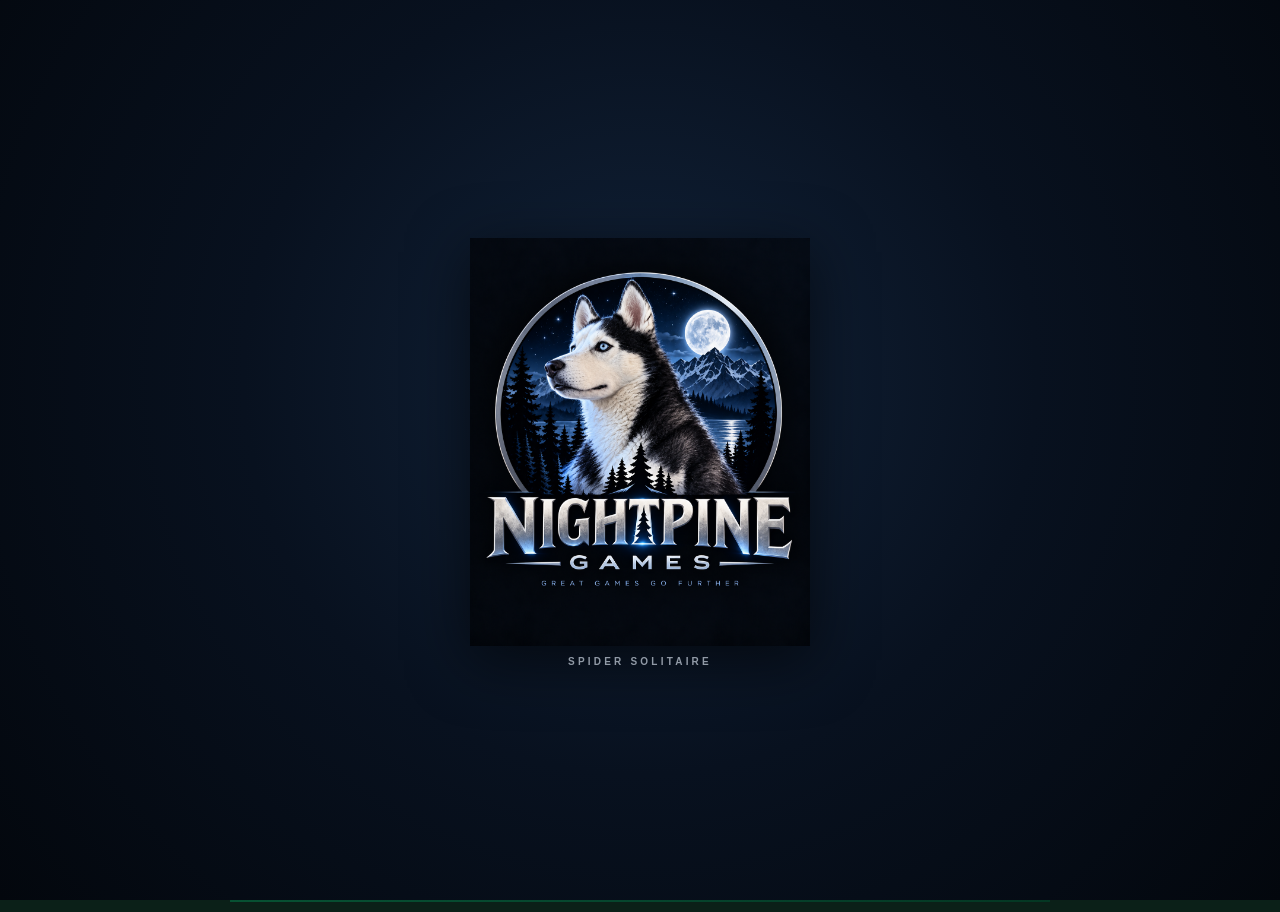
==== commit 5cfa1daa: "Add files via upload" ====
--- a/index.html
+++ b/index.html
@@ -4,7 +4,7 @@
 <meta charset="utf-8">
 <meta name="viewport" content="width=device-width,initial-scale=1,maximum-scale=1,user-scalable=no">
 <meta name="theme-color" content="#06462e">
-<title>Spider Solitaire by Grit Games 1.0J.21.25</title>
+<title>Spider Solitaire by Nightpine Games 1.0J.21.26</title>
 <style>
 :root{--felt1:#075534;--felt2:#06462e;--felt3:#043723;--shell:#0b2018;--top:#00271a;--chrome1:#043d29;--chrome2:#032f21;--panel:#ffffff0b;--progress1:#1b7a4e;--progress2:#42a875;--gold:#e8c879;--cream:#fbfaf5}
 *{box-sizing:border-box}html,body{margin:0;min-height:100%;background:var(--shell);color:#fff;font-family:Arial,sans-serif}
@@ -155,21 +155,14 @@
 
 
 
-.grit-splash{position:fixed;inset:0;z-index:99999;background:#11110f;display:flex;align-items:center;justify-content:center;overflow:hidden;opacity:1;transition:opacity .46s ease}
-.grit-splash.hide{opacity:0;pointer-events:none}
-.grit-brand{text-align:center;transform:translateY(3px)}
-.grit-mark{width:84px;height:84px;margin:0 auto 18px;position:relative;border:1.5px solid #d7b66a;border-radius:20px;display:flex;align-items:center;justify-content:center;box-shadow:inset 0 0 0 1px #d7b66a18;opacity:0;animation:gritMarkIn .48s cubic-bezier(.2,.75,.25,1) .08s forwards}
-.grit-gg{position:relative;width:55px;height:47px}
-.grit-g{position:absolute;width:34px;height:34px;border:4px solid #d7b66a;border-right-color:transparent;border-radius:50%;top:3px}
-.grit-g:after{content:"";position:absolute;width:15px;height:4px;background:#d7b66a;right:-2px;bottom:6px;border-radius:2px}
-.grit-g.one{left:2px}
-.grit-g.two{right:2px;top:10px;transform:rotate(180deg);opacity:.78}
-.grit-name{font:700 32px/1 Georgia,serif;letter-spacing:6.5px;color:#f3eee2;margin-left:6.5px;opacity:0;transform:translateY(5px);animation:gritNameIn .42s ease .48s forwards}
-.grit-tag{margin-top:11px;font-size:9px;font-weight:700;letter-spacing:3.4px;color:#d7b66a9f;opacity:0;animation:gritTagIn .38s ease .82s forwards}
-@keyframes gritMarkIn{0%{opacity:0;transform:scale(.9)}100%{opacity:1;transform:scale(1)}}
-@keyframes gritNameIn{0%{opacity:0;transform:translateY(5px)}100%{opacity:1;transform:translateY(0)}}
-@keyframes gritTagIn{0%{opacity:0}100%{opacity:1}}
-@media (prefers-reduced-motion:reduce){.grit-brand{animation:none}.grit-splash{transition:none}}
+.nightpine-splash{position:fixed;inset:0;z-index:99999;background:radial-gradient(circle at 50% 42%,#12233a 0,#08111f 48%,#03070d 100%);display:flex;align-items:center;justify-content:center;overflow:hidden;opacity:1;transition:opacity .46s ease}
+.nightpine-splash.hide{opacity:0;pointer-events:none}
+.nightpine-brand{text-align:center;width:min(78vw,340px);transform:translateY(3px)}
+.nightpine-logo{display:block;width:100%;height:auto;max-height:66vh;object-fit:contain;filter:drop-shadow(0 14px 30px #0009);opacity:0;transform:scale(.965) translateY(5px);animation:nightpineLogoIn .62s cubic-bezier(.2,.75,.25,1) .08s forwards}
+.nightpine-studio{margin-top:10px;font:700 10px/1.2 Arial,sans-serif;letter-spacing:3.2px;color:#d9e2eea8;opacity:0;animation:nightpineTextIn .38s ease .62s forwards}
+@keyframes nightpineLogoIn{to{opacity:1;transform:scale(1) translateY(0)}}
+@keyframes nightpineTextIn{to{opacity:1}}
+@media (prefers-reduced-motion:reduce){.nightpine-logo,.nightpine-studio{animation:none;opacity:1;transform:none}.nightpine-splash{transition:none}}
 .onboarding{position:absolute;inset:0;z-index:3900;background:color-mix(in srgb,var(--shell) 91%,transparent);display:flex;align-items:center;justify-content:center;padding:24px}
 .onboarding-card{width:min(360px,94vw);background:linear-gradient(180deg,var(--felt1),var(--felt3));border:1px solid rgba(232,200,121,.55);border-radius:20px;padding:24px 20px 18px;text-align:center;box-shadow:0 18px 50px #000a}
 .onboarding-mark{font-size:38px;line-height:1;margin-bottom:10px}.onboarding-card h2{margin:0 0 9px;color:var(--gold);font:700 25px Georgia,serif;letter-spacing:.5px}
@@ -190,7 +183,7 @@
   </div>
   <button id="newGameTop" class="icon-btn" aria-label="New game">↻</button>
 </header>
-<div class="subbar"><span id="modeLabel">1 Suit • Smart Tap</span><span>v1.0J.21.25</span></div>
+<div class="subbar"><span id="modeLabel">1 Suit • Smart Tap</span><span>v1.0J.21.26</span></div>
 <section id="board" class="board">
   <div class="watermark">♠</div>
   <div id="columns" class="columns"></div>
@@ -226,7 +219,7 @@
  try{
   window.webkit.messageHandlers.spiderNative.postMessage({
    bridgeVersion:NATIVE_BRIDGE_VERSION,type,payload,
-   gameVersion:'J.21.25'
+   gameVersion:'J.21.26'
   });
   return true
  }catch(e){return false}
@@ -410,7 +403,7 @@
 function monetizationEvent(kind,data={}){if(typeof appAnalytics.monetization[kind]==='number')appAnalytics.monetization[kind]++;trackEvent('monetization_'+kind,data)}
 function analyticsSnapshot(){return JSON.parse(JSON.stringify(appAnalytics))}
 function resetAnalytics(){appAnalytics=analyticsDefaults();saveAnalytics()}
-appAnalytics.sessions++;saveAnalytics();trackEvent('session_start',{version:'J.21.25'});
+appAnalytics.sessions++;saveAnalytics();trackEvent('session_start',{version:'J.21.26'});
 (() => {
 const $=id=>document.getElementById(id), board=$('board'), columnsEl=$('columns'), stockEl=$('stock'), stockControl=$('stockControl'), completedEl=$('completed'), status=$('status'), movesEl=$('moves'), scoreEl=$('score'), timerEl=$('timer'), undoBtn=$('undo'), hintBtn=$('hint'), newBottom=$('newBottom'), newBtn=$('newGameTop'), hintCounter=$('hintCounter'), toastEl=$('toast');
 const ranks=['A','2','3','4','5','6','7','8','9','10','J','Q','K'], val=r=>ranks.indexOf(r)+1;
@@ -1531,7 +1524,7 @@
 
 let devPressTimer=null;
 const modeLabel=document.getElementById('modeLabel');
-const versionEl=[...document.querySelectorAll('.subbar span,.subbar div')].find(e=>e.textContent.trim()==='v1.0J.21.25');
+const versionEl=[...document.querySelectorAll('.subbar span,.subbar div')].find(e=>e.textContent.trim()==='v1.0J.21.26');
 if(versionEl){
  const beginDev=()=>{clearTimeout(devPressTimer);devPressTimer=setTimeout(showDeveloper,1800)};
  const cancelDev=()=>{clearTimeout(devPressTimer);devPressTimer=null};
@@ -1541,12 +1534,12 @@
  versionEl.addEventListener('pointerleave',cancelDev);
 }
 const ONBOARDING_KEY='spider-solitaire-onboarding-v1';
-function showGritSplash(done){
- let o=document.createElement('div');o.className='grit-splash';
- o.innerHTML=`<div class="grit-brand" aria-label="Grit Games"><div class="grit-mark"><div class="grit-gg" aria-hidden="true"><span class="grit-g one"></span><span class="grit-g two"></span></div></div><div class="grit-name">GRIT GAMES</div><div class="grit-tag">PLAY WITH GRIT</div></div>`;
+function showNightpineSplash(done){
+ let o=document.createElement('div');o.className='nightpine-splash';
+ o.innerHTML=`<div class="nightpine-brand" aria-label="Nightpine Games"><img class="nightpine-logo" alt="Nightpine Games" src="[data-uri]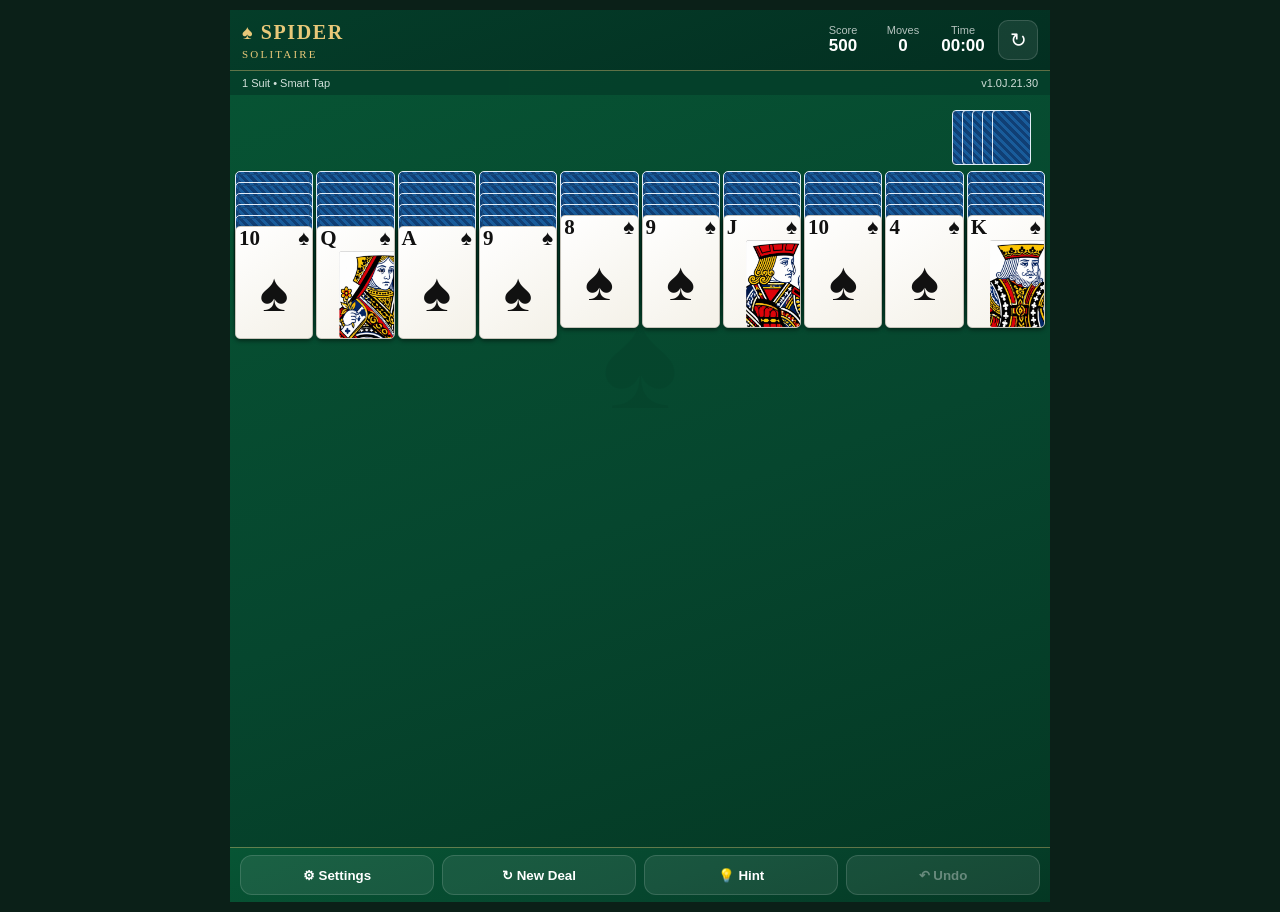
==== commit 37a24802: "Add files via upload" ====
--- a/index.html
+++ b/index.html
@@ -4,7 +4,7 @@
 <meta charset="utf-8">
 <meta name="viewport" content="width=device-width,initial-scale=1,maximum-scale=1,user-scalable=no">
 <meta name="theme-color" content="#06462e">
-<title>Spider Solitaire by Nightpine Games 1.0J.21.26</title>
+<title>Spider Solitaire by Nightpine Games 1.0J.21.30</title>
 <style>
 :root{--felt1:#075534;--felt2:#06462e;--felt3:#043723;--shell:#0b2018;--top:#00271a;--chrome1:#043d29;--chrome2:#032f21;--panel:#ffffff0b;--progress1:#1b7a4e;--progress2:#42a875;--gold:#e8c879;--cream:#fbfaf5}
 *{box-sizing:border-box}html,body{margin:0;min-height:100%;background:var(--shell);color:#fff;font-family:Arial,sans-serif}
@@ -30,6 +30,11 @@
 .card.face.run-muted{filter:brightness(.72) saturate(.68);color:#3b3b3b}
 .card.face.run-muted .card-rank-index,.card.face.run-muted .card-suit-index{opacity:.68}
 .card.face.run-active{filter:none}
+
+/* J.21.30 manual long-column compression; visual only. */
+.column.column-collapsed .card{transition:top .16s ease}
+.collapse-hit-zone{position:absolute;left:0;right:0;z-index:700;background:transparent;touch-action:manipulation;-webkit-tap-highlight-color:transparent}
+
 
 /* J.16.1 rigid movement layer; J.16.0 stationary tableau stays frozen. */
 .motion-stack.moving-rigid{pointer-events:none!important;contain:layout paint!important;isolation:isolate;filter:none!important;will-change:transform;backface-visibility:hidden;-webkit-backface-visibility:hidden}
@@ -183,7 +188,7 @@
   </div>
   <button id="newGameTop" class="icon-btn" aria-label="New game">↻</button>
 </header>
-<div class="subbar"><span id="modeLabel">1 Suit • Smart Tap</span><span>v1.0J.21.26</span></div>
+<div class="subbar"><span id="modeLabel">1 Suit • Smart Tap</span><span>v1.0J.21.30</span></div>
 <section id="board" class="board">
   <div class="watermark">♠</div>
   <div id="columns" class="columns"></div>
@@ -219,7 +224,7 @@
  try{
   window.webkit.messageHandlers.spiderNative.postMessage({
    bridgeVersion:NATIVE_BRIDGE_VERSION,type,payload,
-   gameVersion:'J.21.26'
+   gameVersion:'J.21.30'
   });
   return true
  }catch(e){return false}
@@ -403,7 +408,7 @@
 function monetizationEvent(kind,data={}){if(typeof appAnalytics.monetization[kind]==='number')appAnalytics.monetization[kind]++;trackEvent('monetization_'+kind,data)}
 function analyticsSnapshot(){return JSON.parse(JSON.stringify(appAnalytics))}
 function resetAnalytics(){appAnalytics=analyticsDefaults();saveAnalytics()}
-appAnalytics.sessions++;saveAnalytics();trackEvent('session_start',{version:'J.21.26'});
+appAnalytics.sessions++;saveAnalytics();trackEvent('session_start',{version:'J.21.30'});
 (() => {
 const $=id=>document.getElementById(id), board=$('board'), columnsEl=$('columns'), stockEl=$('stock'), stockControl=$('stockControl'), completedEl=$('completed'), status=$('status'), movesEl=$('moves'), scoreEl=$('score'), timerEl=$('timer'), undoBtn=$('undo'), hintBtn=$('hint'), newBottom=$('newBottom'), newBtn=$('newGameTop'), hintCounter=$('hintCounter'), toastEl=$('toast');
 const ranks=['A','2','3','4','5','6','7','8','9','10','J','Q','K'], val=r=>ranks.indexOf(r)+1;
@@ -734,12 +739,15 @@
     :'<b>Remove interstitial ads</b><small>Enjoy uninterrupted games with a one-time ad-free purchase.</small><button type="button" id="removeAdsBtn">Play Ad Free — One Time Purchase</button><small>You can restore your purchase anytime.</small>'}
   </div>
  </div>
+ <div class="settings-section"><h3>Developer</h3>
+  <button class="settings-row" id="developerModeBtn"><span><b>Developer Mode</b><br><span>Load test deals and development tools · excluded from player progress</span></span><span class="chev">›</span></button>
+ </div>
 `;
  board.appendChild(o);
  if(restoreScroll)o.scrollTop=restoreScroll;
  const refreshSettings=()=>{let y=o.scrollTop;o.remove();showSettings(y)};
  o.querySelector('.settings-close').onclick=()=>o.remove();
- let removeAdsBtn=o.querySelector('#removeAdsBtn');if(removeAdsBtn)removeAdsBtn.onclick=requestRemoveAds;
+ let removeAdsBtn=o.querySelector('#removeAdsBtn');if(removeAdsBtn)removeAdsBtn.onclick=requestRemoveAds;let developerModeBtn=o.querySelector('#developerModeBtn');if(developerModeBtn)developerModeBtn.onclick=()=>{o.remove();showDeveloper()};
  let db=o.querySelector('#startDaily');if(db)db.onclick=async()=>{
   if(db.disabled)return;
   if(dailyMode&&dailyDate===dateKey()&&!dailyChallengeInfo().completed){o.remove();status.textContent=`Daily Challenge ${dailyDate} · ${difficultyName(prefs.suits)}`;return}
@@ -907,12 +915,46 @@
  let summary={before,after,earned:14,beforeLevel:b,afterLevel:a,lines:[['Game won',3],['8 completed suits',8],['Move challenge',2],['Time challenge',1]],unlocked:[{name:'First Web'}]};
  let o=document.createElement('div');o.className='win-overlay';o.innerHTML=`<div class="win-panel"><h2>Progress Preview</h2>${rewardSummaryHTML(summary)}<p>This preview does not change your saved Webs or achievements.</p><button id="closeProgress">Close</button><button id="openAchievements" class="collection-btn">Achievements</button></div>`;board.appendChild(o);requestAnimationFrame(()=>requestAnimationFrame(()=>{let f=o.querySelector('.reward-progress');if(f)f.style.width=(+f.dataset.pct||0)+'%'}));o.querySelector('#closeProgress').onclick=()=>{o.remove();resetInactivity()};o.querySelector('#openAchievements').onclick=()=>{o.remove();showAchievements()}
 }
+function devCollapseTest(){
+ developerGame=true;developerStuckTest=false;dailyMode=false;dailyDate=null;cancelHint();closeStuckPopup();clearTimeout(inactivityTimer);stopClock();started=false;history=[];selected=null;animating=false;lastStuckSignature='';collapsedColumns.clear();
+ const C=(r,s='♠')=>makeCard(r,true,s),D=(r,s='♠')=>makeCard(r,false,s);
+ state={cols:Array.from({length:10},()=>[]),stock:[],moves:0,completed:0,completedSuits:[],elapsed:0,undoUsed:false,challengeIds:[],maxSameSuitStackMoved:0,dealsUsed:0,firstSuitDealsUsed:null};
+
+ // Four primary test columns: 3, 5, 7 and 9 dimmed face-up cards.
+ // Each ends with a clean same-suit active run so the dimmed boundary is obvious.
+ state.cols[0]=[D('K'),D('8'),
+   C('A','♥'),C('4','♣'),C('7','♦'),
+   C('6','♠'),C('5','♠'),C('4','♠')];
+
+ state.cols[1]=[D('Q'),
+   C('2','♣'),C('5','♦'),C('8','♥'),C('J','♣'),C('3','♦'),
+   C('9','♥'),C('8','♥'),C('7','♥')];
+
+ state.cols[2]=[D('A'),D('6'),
+   C('K','♦'),C('2','♥'),C('5','♣'),C('8','♦'),C('J','♥'),C('3','♣'),C('6','♦'),
+   C('10','♣'),C('9','♣'),C('8','♣')];
+
+ state.cols[3]=[D('10'),D('4'),D('2'),
+   C('A','♣'),C('3','♥'),C('5','♦'),C('7','♣'),C('9','♥'),C('J','♦'),C('2','♣'),C('4','♥'),C('6','♦'),
+   C('Q','♠'),C('J','♠'),C('10','♠')];
+
+ // Secondary columns provide different active-run lengths and movement space.
+ state.cols[4]=[D('7'),C('K','♥'),C('4','♦'),C('9','♣'),C('8','♦'),C('7','♣'),C('6','♣')];
+ state.cols[5]=[C('K','♦'),C('Q','♦'),C('J','♦'),C('10','♦')];
+ state.cols[6]=[];
+ state.cols[7]=[D('5'),D('3'),C('Q','♥'),C('6','♣'),C('5','♥'),C('4','♥')];
+ state.cols[8]=[C('J','♠')];
+ state.cols[9]=[];
+
+ status.textContent='Developer: Collapse Test · long dimmed stacks of 3, 5, 7 and 9 cards.';
+ render();resetInactivity()
+}
 function showDeveloper(){
  document.querySelector('.dev-overlay')?.remove();
  let o=document.createElement('div');o.className='dev-overlay';
  o.innerHTML=`<div class="dev-panel"><h2>Developer Mode</h2><p>Testing tools only. Long-press the version number anytime to reopen this panel.</p>
  <div class="dev-grid">
- <button data-dev="near">Near Win</button><button data-dev="win">Instant Win</button>
+ <button data-dev="collapse">Collapse Test Deal</button><button data-dev="near">Near Win</button><button data-dev="win">Instant Win</button>
  <button data-dev="complete">Test Completed Suit</button><button data-dev="stuck-stock">No Moves · Stock Available</button>
  <button data-dev="stuck-empty">No Moves · Stock Empty</button><button data-dev="progress">Test Progress Reward</button><button data-dev="real-progress">Test Real Reward</button><button data-dev="reset-progress">Reset Progression</button><button data-dev="achievements">Open Achievements</button><button data-dev="collection">Open Collection</button><button data-dev="stats">Open Stats</button>
  <button data-preview="spider">Test Spider Shuffle</button><button data-preview="wave">Test Royal Wave</button>
@@ -921,7 +963,7 @@
  </div><button class="dev-close">Close</button></div>`;
  board.appendChild(o);
  o.querySelector('.dev-close').onclick=()=>o.remove();
- o.querySelector('[data-dev="near"]').onclick=()=>{o.remove();devNearWin()};
+ o.querySelector('[data-dev="collapse"]').onclick=()=>{o.remove();devCollapseTest()};o.querySelector('[data-dev="near"]').onclick=()=>{o.remove();devNearWin()};
  o.querySelector('[data-dev="win"]').onclick=()=>{o.remove();devInstantWin()};
  o.querySelector('[data-dev="complete"]').onclick=()=>{o.remove();devCompletionTest()};
  o.querySelector('[data-dev="stuck-stock"]').onclick=()=>{o.remove();devNoMovesTest(true)};
@@ -962,7 +1004,7 @@
  flyers.forEach(({f,real})=>{f.remove();real.style.visibility=''});
  render();animating=false;resetInactivity()
 }
-function newGame(animateDeal=true){metric('gameStarts');difficultyMetric('starts');trackEvent('game_start');dismissStuckBanner();cancelHint();closeStuckPopup();pendingProgressSummary=null;lastStuckSignature='';developerStuckTest=false;stopClock();started=false;history=[];selected=null;developerGame=false;let d=deck(),rng=dailyMode?seededRandom(seedFromString(`spider-${dailyDate}-${prefs.suits}`)):Math.random;shuffle(d,rng);let cols=Array.from({length:10},()=>[]);for(let r=0;r<6;r++)for(let c=0;c<10;c++)if(r<5||c<4)cols[c].push(d.pop());cols.forEach(c=>c[c.length-1].faceUp=true);state={cols,stock:d,moves:0,completed:0,completedSuits:[],elapsed:0,undoUsed:false,challengeIds:(pendingNextChallenges||chooseDealChallenges()).slice(),maxSameSuitStackMoved:0,dealsUsed:0,firstSuitDealsUsed:null};pendingNextChallenges=null;status.textContent=`${prefs.suits===4?'4-Suit':prefs.suits===2?'2-Suit':'1-Suit'} game. Tap a movable card or stack.`;render();if(animateDeal)animateOpeningDeal();else resetInactivity()}
+function newGame(animateDeal=true){collapsedColumns.clear();metric('gameStarts');difficultyMetric('starts');trackEvent('game_start');dismissStuckBanner();cancelHint();closeStuckPopup();pendingProgressSummary=null;lastStuckSignature='';developerStuckTest=false;stopClock();started=false;history=[];selected=null;developerGame=false;let d=deck(),rng=dailyMode?seededRandom(seedFromString(`spider-${dailyDate}-${prefs.suits}`)):Math.random;shuffle(d,rng);let cols=Array.from({length:10},()=>[]);for(let r=0;r<6;r++)for(let c=0;c<10;c++)if(r<5||c<4)cols[c].push(d.pop());cols.forEach(c=>c[c.length-1].faceUp=true);state={cols,stock:d,moves:0,completed:0,completedSuits:[],elapsed:0,undoUsed:false,challengeIds:(pendingNextChallenges||chooseDealChallenges()).slice(),maxSameSuitStackMoved:0,dealsUsed:0,firstSuitDealsUsed:null};pendingNextChallenges=null;status.textContent=`${prefs.suits===4?'4-Suit':prefs.suits===2?'2-Suit':'1-Suit'} game. Tap a movable card or stack.`;render();if(animateDeal)animateOpeningDeal();else resetInactivity()}
 function movable(c,i){let a=state.cols[c];if(i<0||!a[i]?.faceUp)return false;for(let x=i;x<a.length-1;x++)if(!a[x+1].faceUp||val(a[x].rank)!==val(a[x+1].rank)+1||(prefs.suits>1&&(a[x].suit||'♠')!==(a[x+1].suit||'♠')))return false;return true}
 function legal(f,i,t){if(f===t||!movable(f,i))return false;let m=state.cols[f][i],d=state.cols[t];return !d.length||val(d[d.length-1].rank)===val(m.rank)+1}
 function flip(c){let a=state.cols[c];if(a.length&&!a[a.length-1].faceUp){a[a.length-1].faceUp=true;a[a.length-1]._justFlipped=true}}
@@ -1414,7 +1456,38 @@
  }
  return i;
 }
-function render(){if(modeLabel)modeLabel.textContent=dailyMode?`Daily Challenge • ${prefs.suits===4?'4 Suits':prefs.suits===2?'2 Suits':'1 Suit'}`:`${prefs.suits===4?'4 Suits':prefs.suits===2?'2 Suits':'1 Suit'} • ${prefs.smartTap?'Smart Tap':'Manual Tap'}`;columnsEl.innerHTML='';state.cols.forEach((cards,ci)=>{let col=document.createElement('div');col.className='column';col.dataset.col=ci;let ys=offsets(cards),runStart=activeRunStart(cards);if(!cards.length){let e=document.createElement('div');e.className='empty-slot';col.appendChild(e)}cards.forEach((card,i)=>{let e=document.createElement('div');e.className='card '+(card.faceUp?'face':'back')+(card._justFlipped?' just-flipped':'');if(!card.faceUp)e.style.background=cardBackStyle(prefs.cardBack);e.style.top=ys[i]+'px';e.style.zIndex=i+1;e.dataset.col=ci;e.dataset.index=i;if(selected&&selected.col===ci&&i>=selected.index)e.classList.add('selected');if(card.faceUp){e.classList.add('has-index');e.classList.add(i>=runStart?'run-active':'run-muted');e.innerHTML=faceHTML(card);if(i<cards.length-1)e.classList.add('covered');else e.classList.remove('covered');e.addEventListener('pointerdown',ev=>pointerDown(ev,ci,i,e));e.addEventListener('pointerup',ev=>{pointerUp(ev,ci,i);if(!prefs.smartTap&&selected&&selected.col!==ci){ev.stopPropagation();tapDest(ci)}})}col.appendChild(e)});col.addEventListener('pointerup',e=>{resetInactivity();if(e.target===col||e.target.classList.contains('empty-slot'))tapDest(ci)});columnsEl.appendChild(col)});
+const collapsedColumns=new Set();
+function collapsibleFaceUpStart(cards,runStart){let s=runStart;while(s>0&&cards[s-1]?.faceUp)s--;return s}
+function tableauPositions(cards,runStart,faceUpStart,collapsed){
+ let ys=offsets(cards);
+ if(!collapsed||runStart-faceUpStart<2)return ys;
+
+ // J.21.30: demo-style compressed index stack.
+ // The first dimmed face-up card remains at its normal position.
+ // Every following dimmed card exposes one identical readable strip.
+ // Face-down positions are never changed.
+ let liveW=parseFloat(getComputedStyle(document.documentElement).getPropertyValue('--live-card-w'))||72;
+ let strip=Math.max(15,Math.min(19,liveW*.235));
+ let anchor=ys[faceUpStart];
+
+ for(let i=faceUpStart;i<runStart;i++){
+   ys[i]=anchor+(i-faceUpStart)*strip;
+ }
+
+ // Put the active run immediately after the last dimmed card's exposed strip,
+ // while preserving normal spacing inside the active run itself.
+ if(runStart<ys.length){
+   let original=offsets(cards);
+   let activeGap=runStart+1<original.length ? original[runStart+1]-original[runStart] : Math.max(24,liveW*.42);
+   let activeTop=anchor+(runStart-faceUpStart)*strip;
+   let delta=original[runStart]-activeTop;
+   for(let i=runStart;i<ys.length;i++)ys[i]=original[i]-delta;
+ }
+ return ys
+}
+function toggleColumnCollapse(ci){let cards=state.cols[ci]||[],runStart=activeRunStart(cards),faceUpStart=collapsibleFaceUpStart(cards,runStart);if(runStart-faceUpStart<2)return;if(collapsedColumns.has(ci))collapsedColumns.delete(ci);else collapsedColumns.add(ci);selected=null;render();resetInactivity()}
+function render(){if(modeLabel)modeLabel.textContent=dailyMode?`Daily Challenge • ${prefs.suits===4?'4 Suits':prefs.suits===2?'2 Suits':'1 Suit'}`:`${prefs.suits===4?'4 Suits':prefs.suits===2?'2 Suits':'1 Suit'} • ${prefs.smartTap?'Smart Tap':'Manual Tap'}`;columnsEl.innerHTML='';state.cols.forEach((cards,ci)=>{let col=document.createElement('div');col.className='column';col.dataset.col=ci;let runStart=activeRunStart(cards),faceUpStart=collapsibleFaceUpStart(cards,runStart),canCollapse=(runStart-faceUpStart)>=2,isCollapsed=canCollapse&&collapsedColumns.has(ci),ys=tableauPositions(cards,runStart,faceUpStart,isCollapsed);if(isCollapsed)col.classList.add('column-collapsed');if(!canCollapse)collapsedColumns.delete(ci);if(!cards.length){let e=document.createElement('div');e.className='empty-slot';col.appendChild(e)}cards.forEach((card,i)=>{let e=document.createElement('div');e.className='card '+(card.faceUp?'face':'back')+(card._justFlipped?' just-flipped':'');if(!card.faceUp)e.style.background=cardBackStyle(prefs.cardBack);e.style.top=ys[i]+'px';e.style.zIndex=i+1;e.dataset.col=ci;e.dataset.index=i;if(selected&&selected.col===ci&&i>=selected.index)e.classList.add('selected');if(card.faceUp){e.classList.add('has-index');e.classList.add(i>=runStart?'run-active':'run-muted');e.innerHTML=faceHTML(card);if(i<cards.length-1)e.classList.add('covered');else e.classList.remove('covered');e.addEventListener('pointerdown',ev=>pointerDown(ev,ci,i,e));e.addEventListener('pointerup',ev=>{pointerUp(ev,ci,i);if(!prefs.smartTap&&selected&&selected.col!==ci){ev.stopPropagation();tapDest(ci)}})}col.appendChild(e)});
+if(canCollapse){let hit=document.createElement('div');hit.className='collapse-hit-zone';let top=ys[faceUpStart],bottom=runStart<ys.length?ys[runStart]:ys[runStart-1]+24;hit.style.top=top+'px';hit.style.height=Math.max(18,bottom-top)+'px';hit.addEventListener('pointerdown',ev=>{ev.preventDefault();ev.stopPropagation()});hit.addEventListener('pointerup',ev=>{ev.preventDefault();ev.stopPropagation();toggleColumnCollapse(ci)});col.appendChild(hit)}col.addEventListener('pointerup',e=>{resetInactivity();if(e.target===col||e.target.classList.contains('empty-slot'))tapDest(ci)});columnsEl.appendChild(col)});
 let liveCol=columnsEl.querySelector('.column'),liveW=liveCol?liveCol.getBoundingClientRect().width:0;
 if(liveW>0){
  document.documentElement.style.setProperty('--live-card-w',liveW+'px');
@@ -1524,7 +1597,7 @@
 
 let devPressTimer=null;
 const modeLabel=document.getElementById('modeLabel');
-const versionEl=[...document.querySelectorAll('.subbar span,.subbar div')].find(e=>e.textContent.trim()==='v1.0J.21.26');
+const versionEl=[...document.querySelectorAll('.subbar span,.subbar div')].find(e=>e.textContent.trim()==='v1.0J.21.30');
 if(versionEl){
  const beginDev=()=>{clearTimeout(devPressTimer);devPressTimer=setTimeout(showDeveloper,1800)};
  const cancelDev=()=>{clearTimeout(devPressTimer);devPressTimer=null};
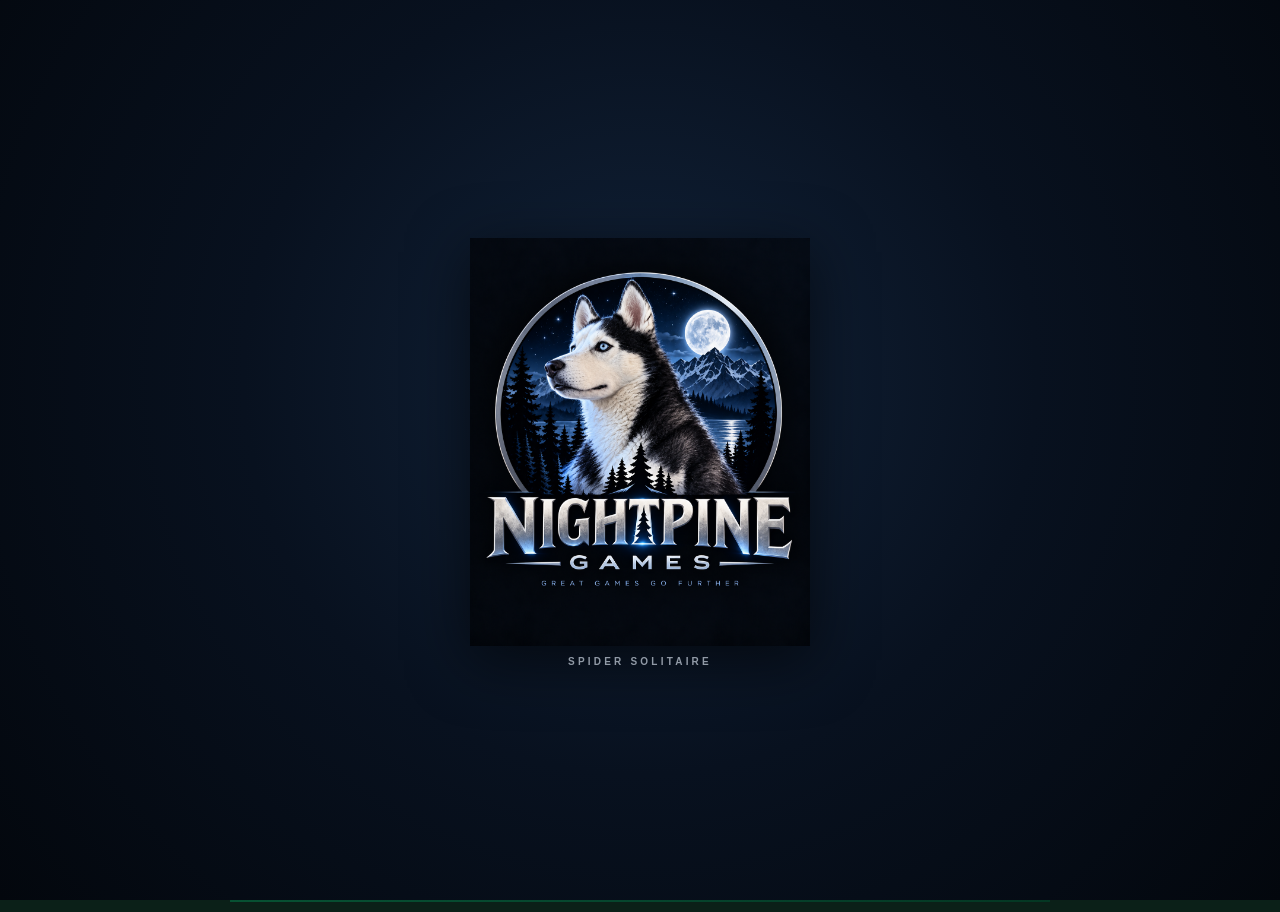
==== commit f091bb80: "Add files via upload" ====
--- a/index.html
+++ b/index.html
@@ -4,7 +4,7 @@
 <meta charset="utf-8">
 <meta name="viewport" content="width=device-width,initial-scale=1,maximum-scale=1,user-scalable=no">
 <meta name="theme-color" content="#06462e">
-<title>Spider Solitaire by Nightpine Games 1.0J.21.30</title>
+<title>Spider Solitaire by Nightpine Games 1.0J.21.31</title>
 <style>
 :root{--felt1:#075534;--felt2:#06462e;--felt3:#043723;--shell:#0b2018;--top:#00271a;--chrome1:#043d29;--chrome2:#032f21;--panel:#ffffff0b;--progress1:#1b7a4e;--progress2:#42a875;--gold:#e8c879;--cream:#fbfaf5}
 *{box-sizing:border-box}html,body{margin:0;min-height:100%;background:var(--shell);color:#fff;font-family:Arial,sans-serif}
@@ -31,7 +31,7 @@
 .card.face.run-muted .card-rank-index,.card.face.run-muted .card-suit-index{opacity:.68}
 .card.face.run-active{filter:none}
 
-/* J.21.30 manual long-column compression; visual only. */
+/* J.21.31 manual long-column compression; visual only. */
 .column.column-collapsed .card{transition:top .16s ease}
 .collapse-hit-zone{position:absolute;left:0;right:0;z-index:700;background:transparent;touch-action:manipulation;-webkit-tap-highlight-color:transparent}
 
@@ -188,7 +188,7 @@
   </div>
   <button id="newGameTop" class="icon-btn" aria-label="New game">↻</button>
 </header>
-<div class="subbar"><span id="modeLabel">1 Suit • Smart Tap</span><span>v1.0J.21.30</span></div>
+<div class="subbar"><span id="modeLabel">1 Suit • Smart Tap</span><span>v1.0J.21.31</span></div>
 <section id="board" class="board">
   <div class="watermark">♠</div>
   <div id="columns" class="columns"></div>
@@ -224,7 +224,7 @@
  try{
   window.webkit.messageHandlers.spiderNative.postMessage({
    bridgeVersion:NATIVE_BRIDGE_VERSION,type,payload,
-   gameVersion:'J.21.30'
+   gameVersion:'J.21.31'
   });
   return true
  }catch(e){return false}
@@ -408,7 +408,7 @@
 function monetizationEvent(kind,data={}){if(typeof appAnalytics.monetization[kind]==='number')appAnalytics.monetization[kind]++;trackEvent('monetization_'+kind,data)}
 function analyticsSnapshot(){return JSON.parse(JSON.stringify(appAnalytics))}
 function resetAnalytics(){appAnalytics=analyticsDefaults();saveAnalytics()}
-appAnalytics.sessions++;saveAnalytics();trackEvent('session_start',{version:'J.21.30'});
+appAnalytics.sessions++;saveAnalytics();trackEvent('session_start',{version:'J.21.31'});
 (() => {
 const $=id=>document.getElementById(id), board=$('board'), columnsEl=$('columns'), stockEl=$('stock'), stockControl=$('stockControl'), completedEl=$('completed'), status=$('status'), movesEl=$('moves'), scoreEl=$('score'), timerEl=$('timer'), undoBtn=$('undo'), hintBtn=$('hint'), newBottom=$('newBottom'), newBtn=$('newGameTop'), hintCounter=$('hintCounter'), toastEl=$('toast');
 const ranks=['A','2','3','4','5','6','7','8','9','10','J','Q','K'], val=r=>ranks.indexOf(r)+1;
@@ -1462,12 +1462,14 @@
  let ys=offsets(cards);
  if(!collapsed||runStart-faceUpStart<2)return ys;
 
- // J.21.30: demo-style compressed index stack.
+ // J.21.31: demo-style compressed index stack.
  // The first dimmed face-up card remains at its normal position.
  // Every following dimmed card exposes one identical readable strip.
  // Face-down positions are never changed.
  let liveW=parseFloat(getComputedStyle(document.documentElement).getPropertyValue('--live-card-w'))||72;
- let strip=Math.max(15,Math.min(19,liveW*.235));
+ // Demo target: ranks/suits can disappear, but each card must remain countable
+ // as a distinct thin horizontal layer.
+ let strip=Math.max(8,Math.min(10,liveW*.125));
  let anchor=ys[faceUpStart];
 
  for(let i=faceUpStart;i<runStart;i++){
@@ -1597,7 +1599,7 @@
 
 let devPressTimer=null;
 const modeLabel=document.getElementById('modeLabel');
-const versionEl=[...document.querySelectorAll('.subbar span,.subbar div')].find(e=>e.textContent.trim()==='v1.0J.21.30');
+const versionEl=[...document.querySelectorAll('.subbar span,.subbar div')].find(e=>e.textContent.trim()==='v1.0J.21.31');
 if(versionEl){
  const beginDev=()=>{clearTimeout(devPressTimer);devPressTimer=setTimeout(showDeveloper,1800)};
  const cancelDev=()=>{clearTimeout(devPressTimer);devPressTimer=null};
